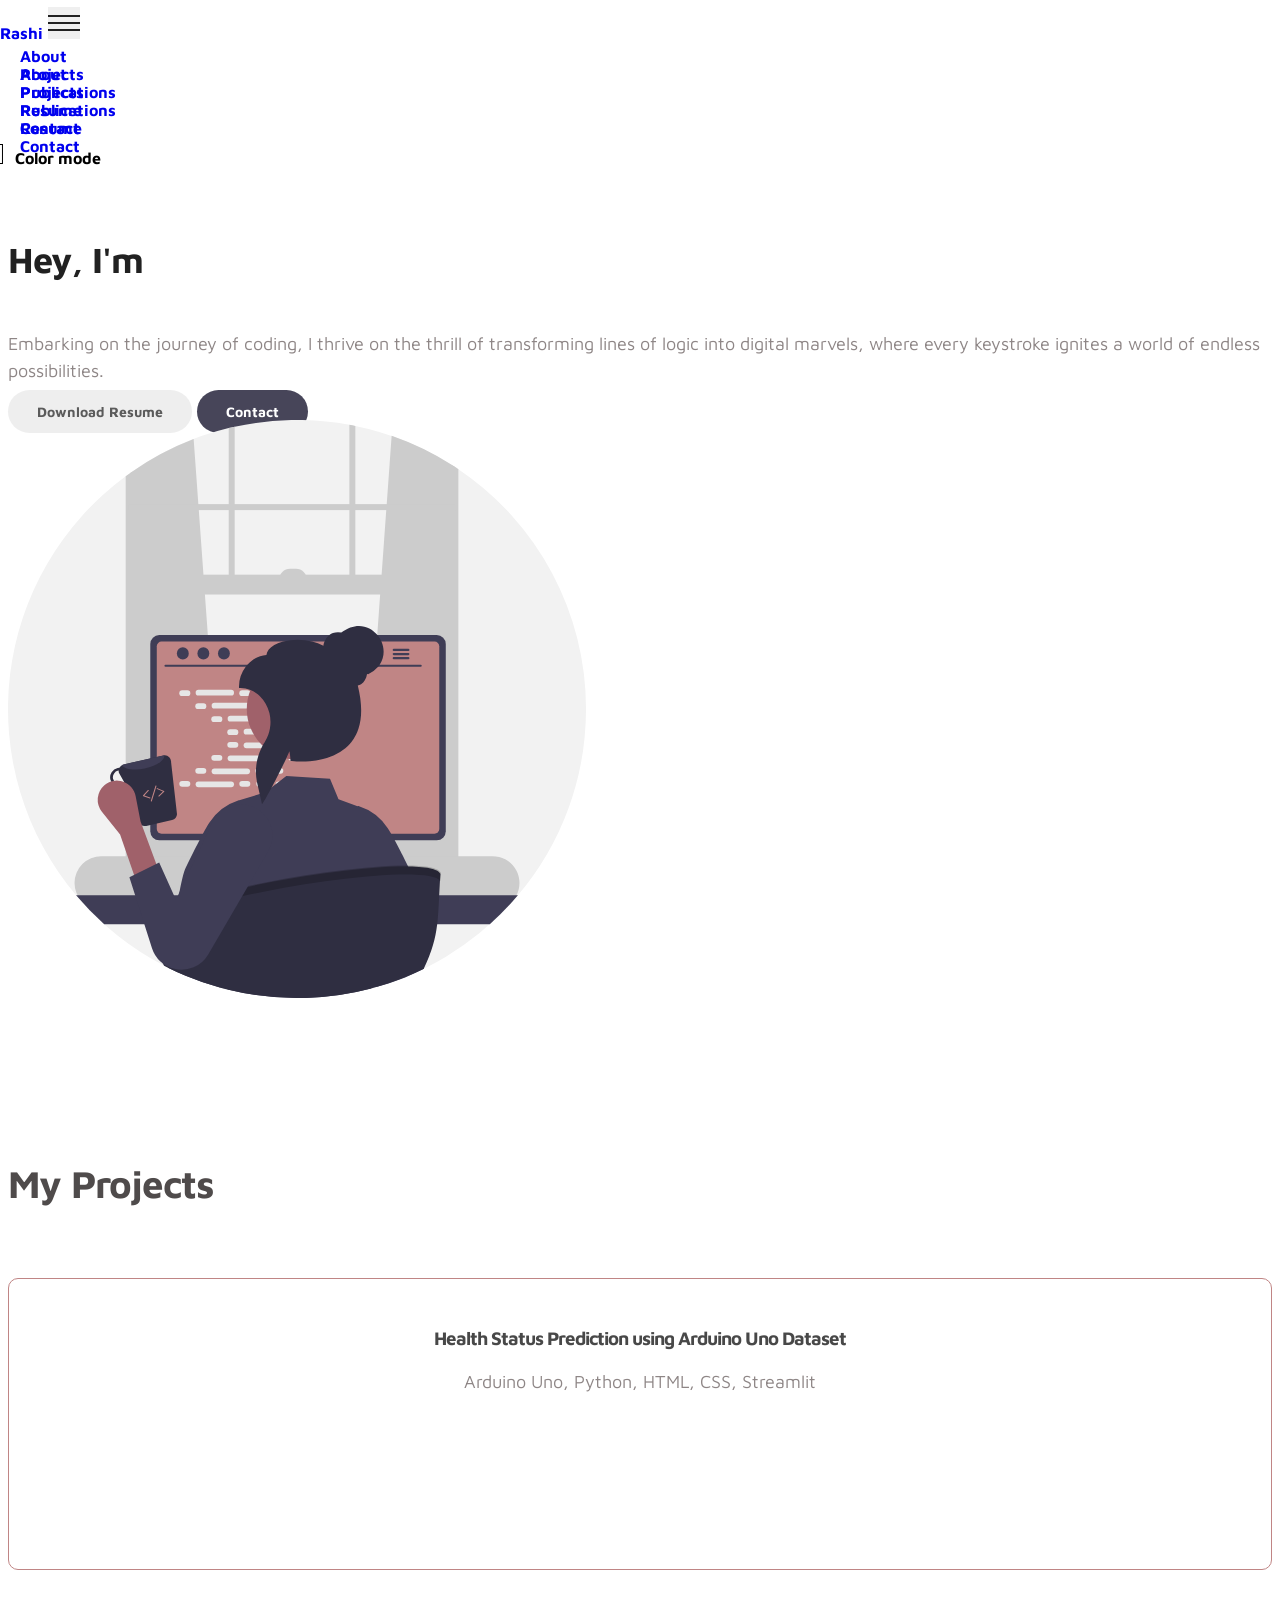
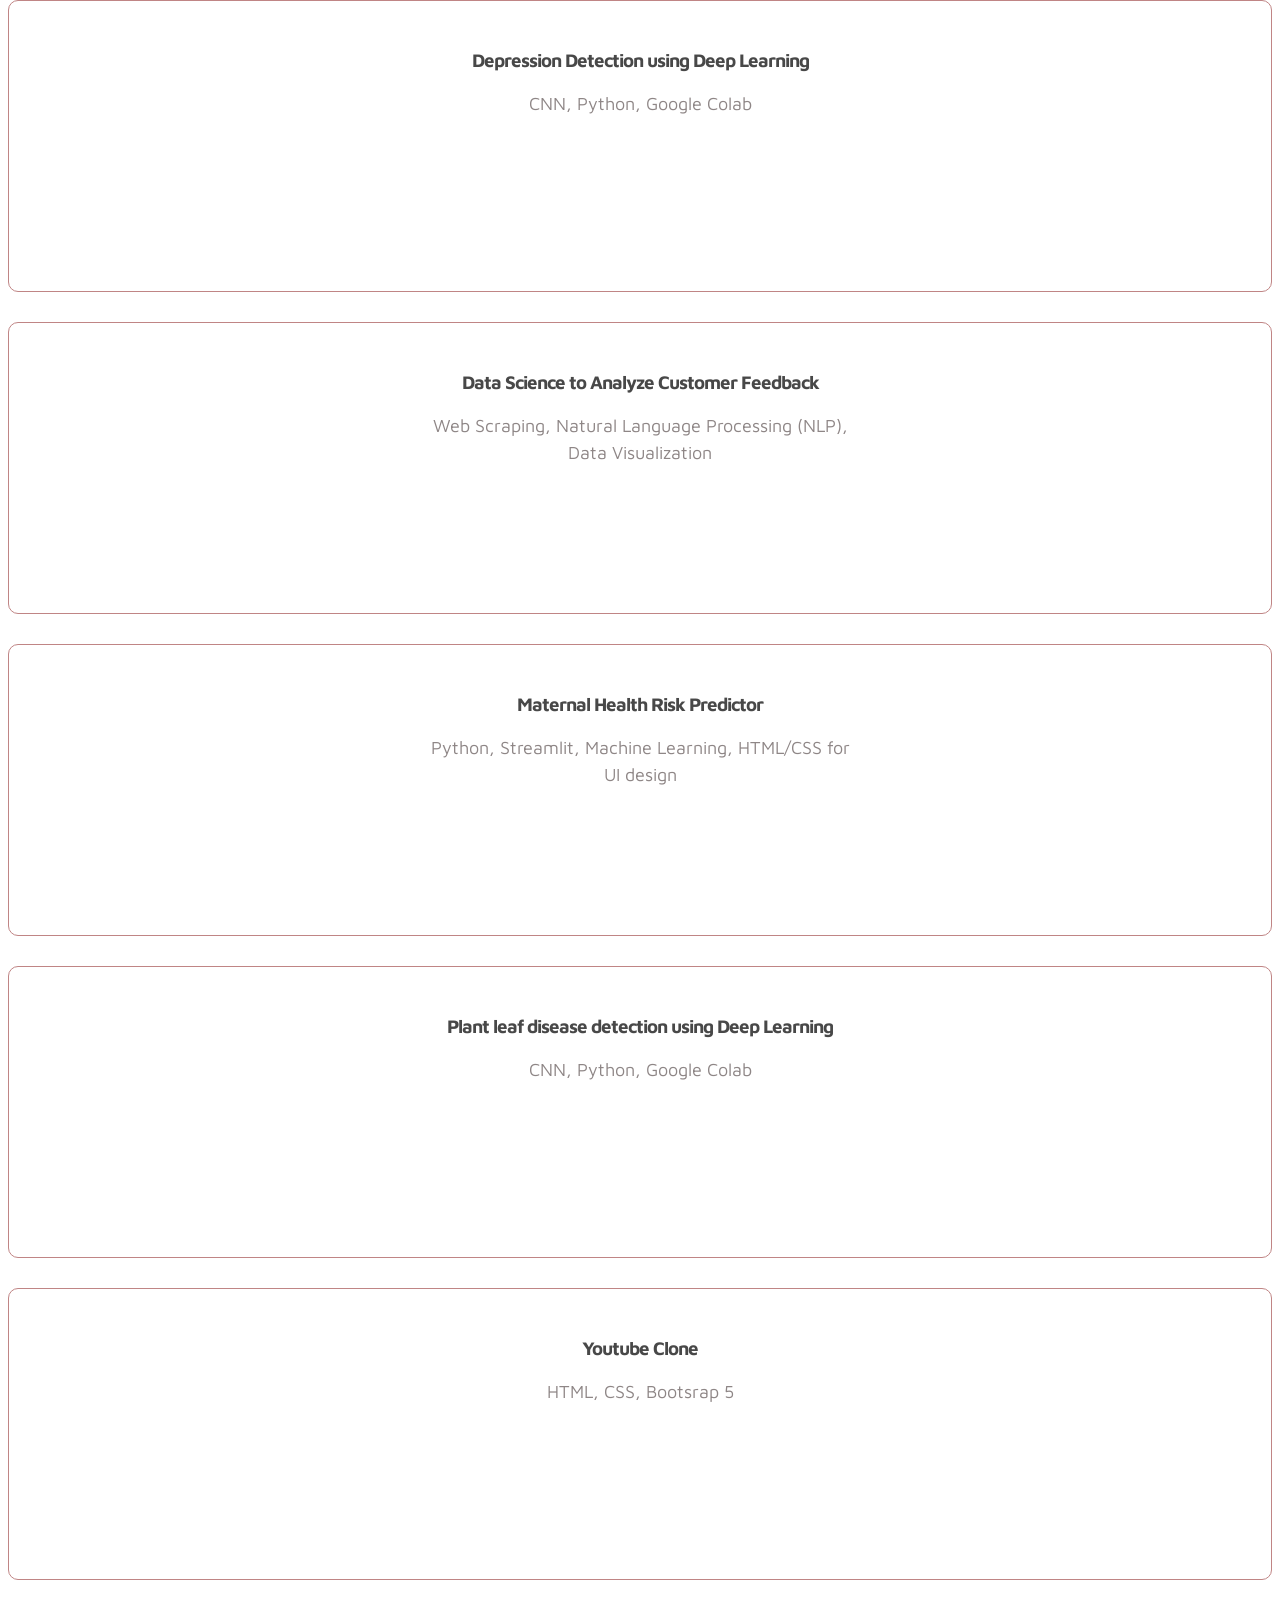
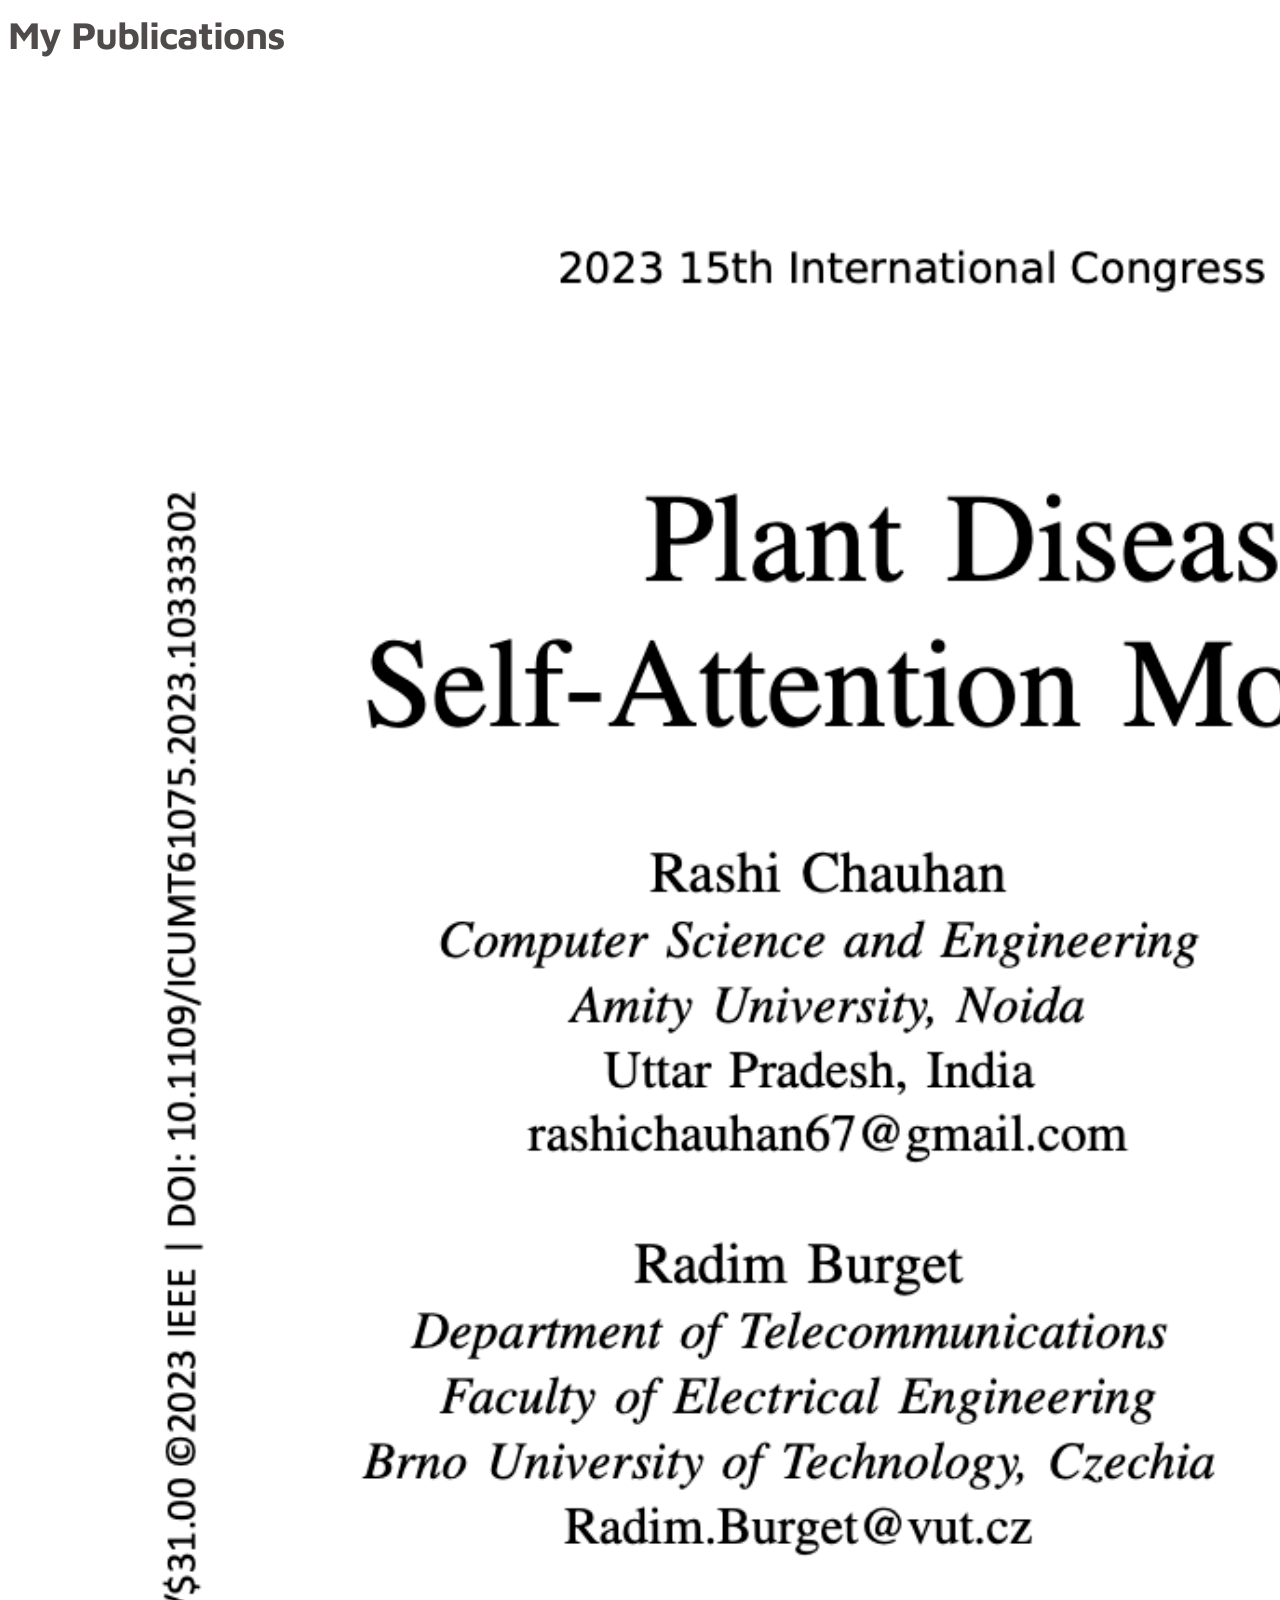
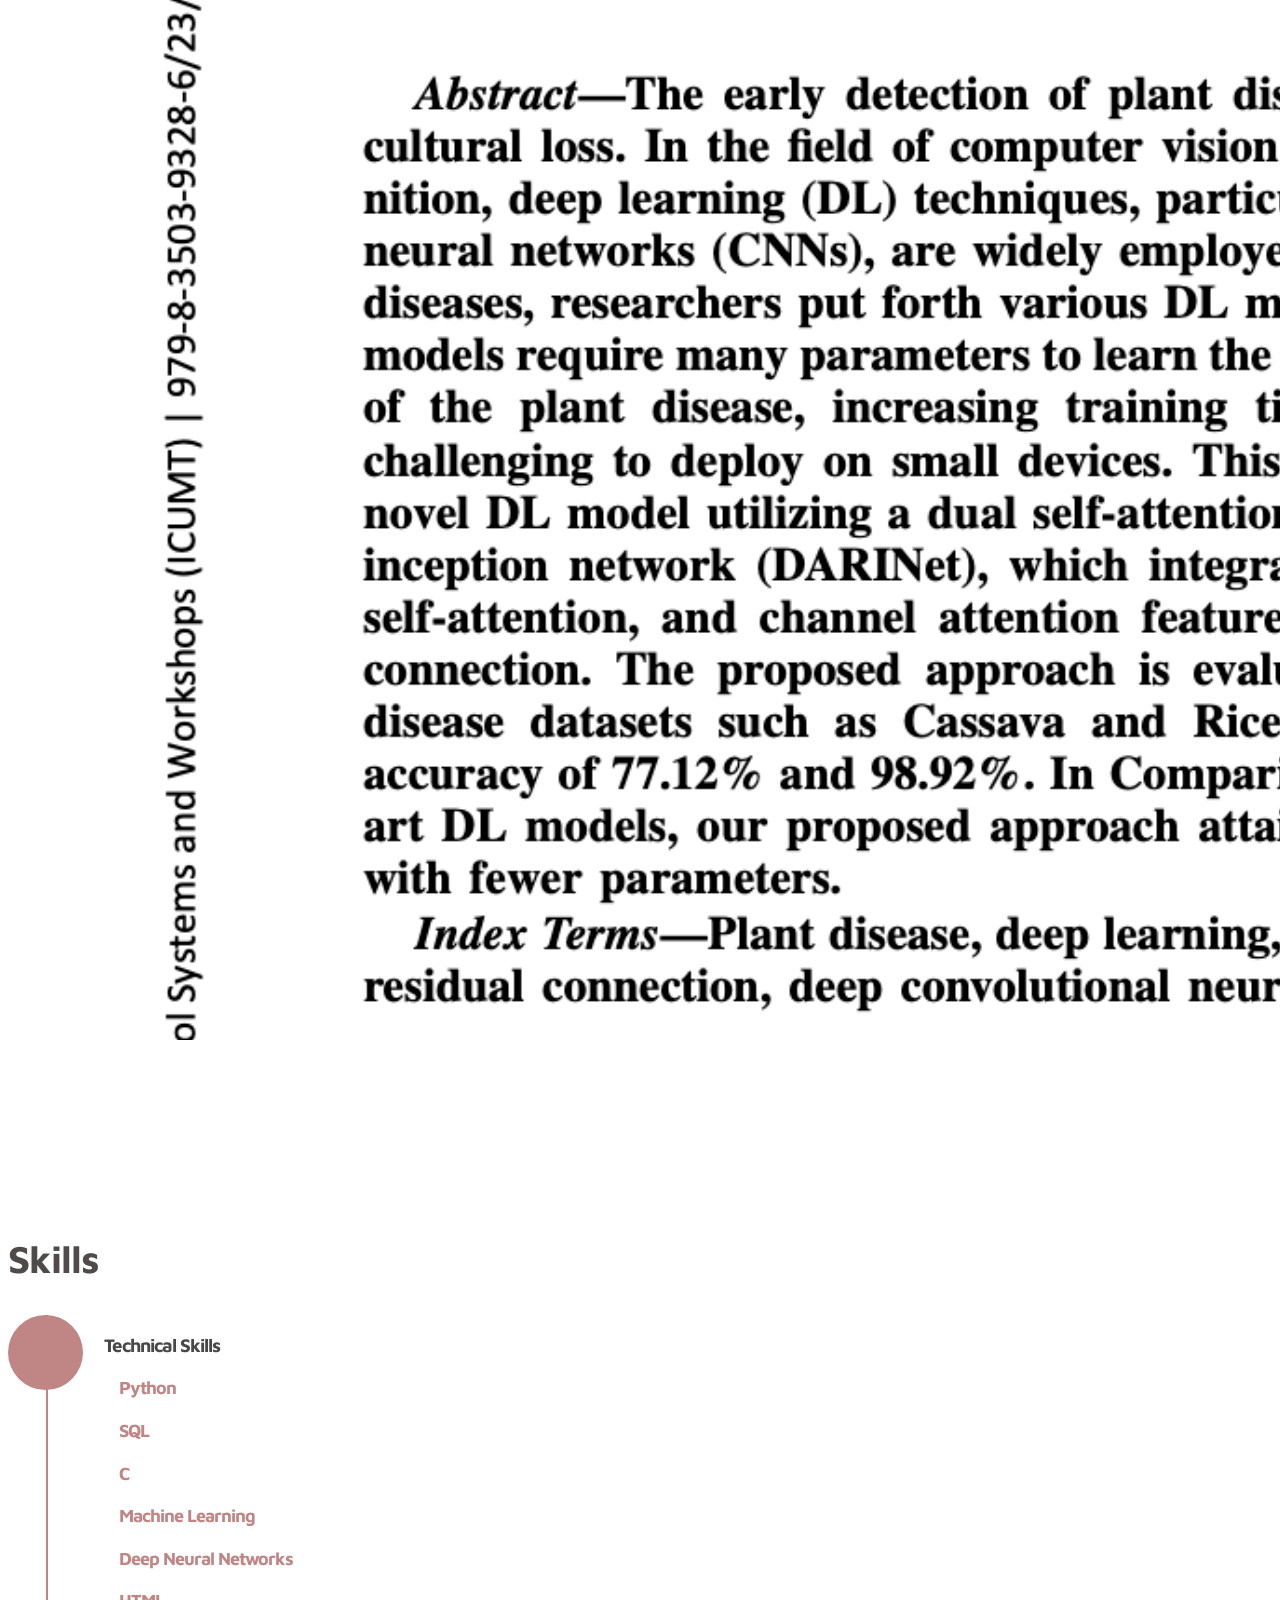
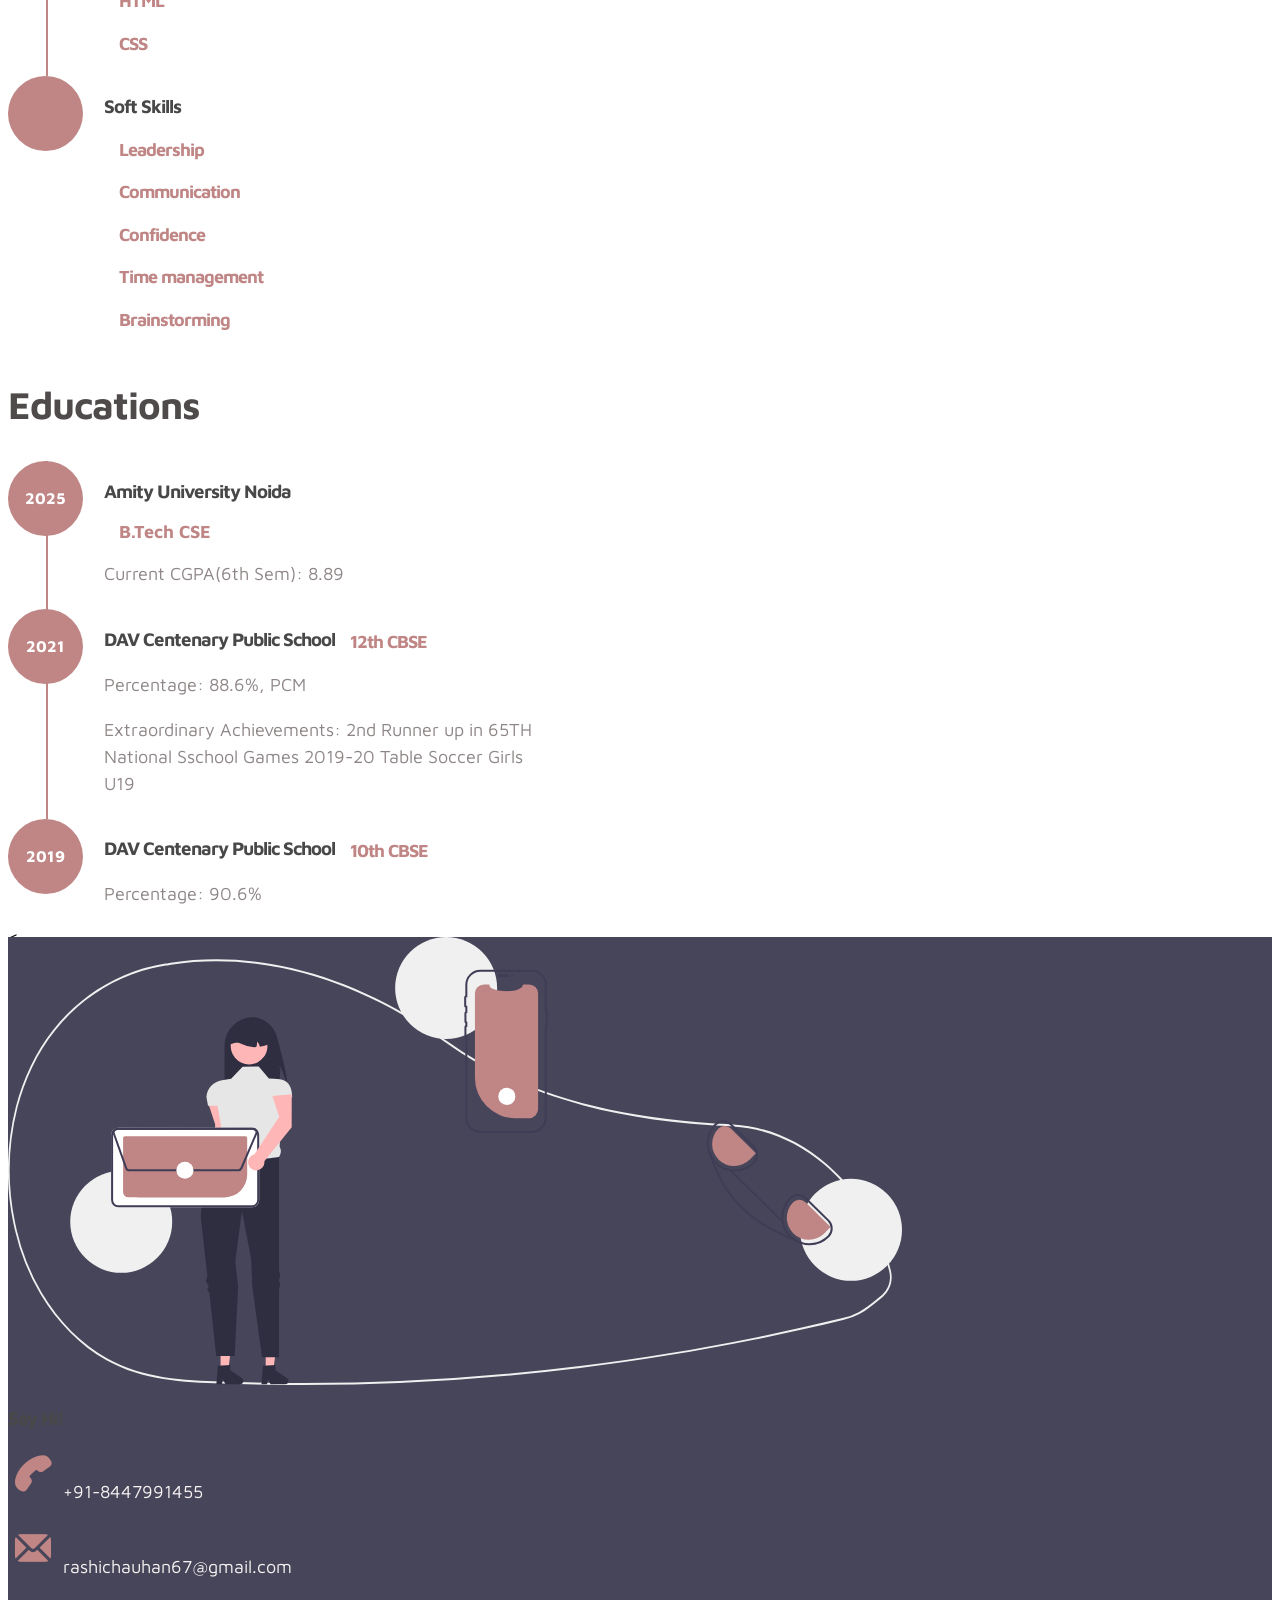
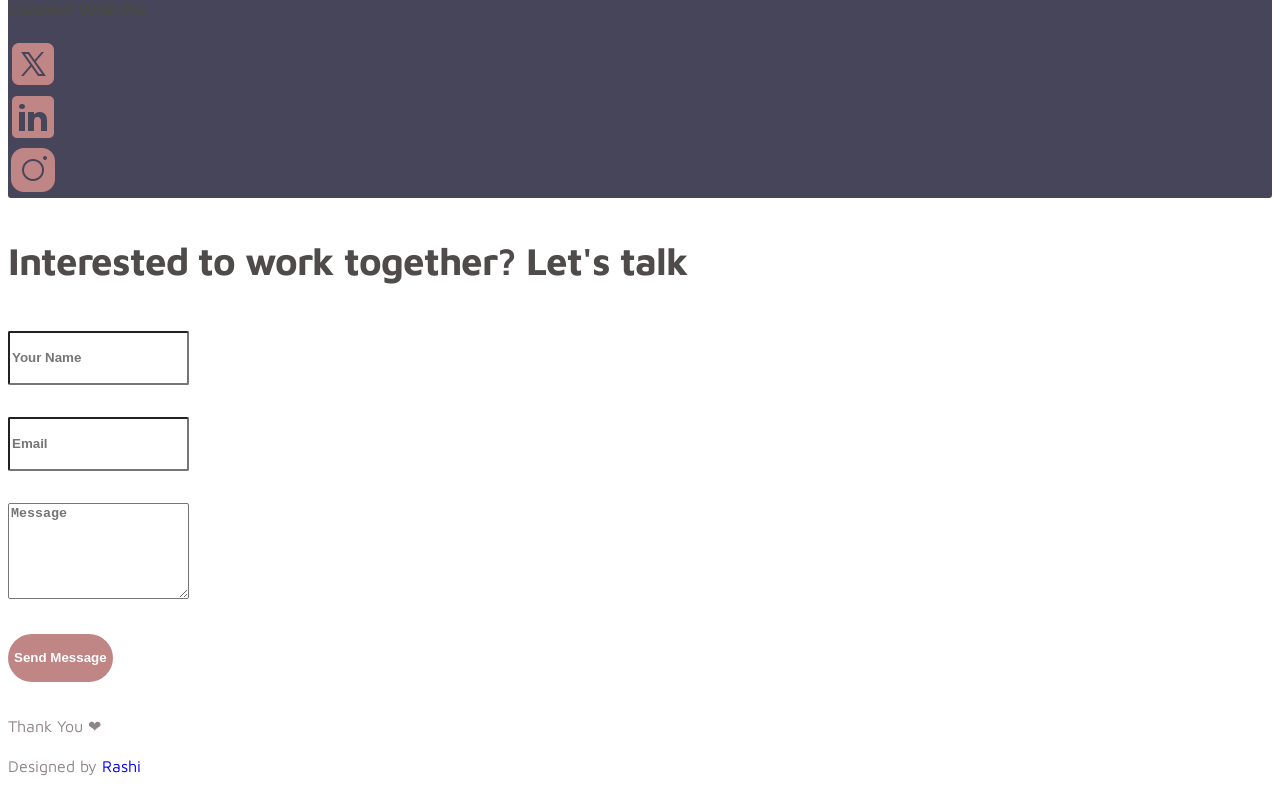
==== index.html @ 7be6fe19 "Website deployed" ====
<!doctype html>
<html lang="en">

<head>
  <meta charset="utf-8">
  <meta name="viewport" content="width=device-width, initial-scale=1, shrink-to-fit=no">
  <meta name="description" content="">
  <meta name="author" content="">

  <title>Rashi Chauhan Portfolio Website</title>

  <link rel="stylesheet" href="css/bootstrap.min.css">
  <link rel="stylesheet" href="css/unicons.css">
  <link rel="stylesheet" href="css/owl.carousel.min.css">
  <link rel="stylesheet" href="css/owl.theme.default.min.css">
</head>

  <!-- MAIN STYLE -->
  <link rel="stylesheet" href="css/tooplate-style.css">


</head>

<body>

  <!-- MENU -->
  <nav class="navbar navbar-expand-sm navbar-light">
    <div class="container">
      <a class="navbar-brand" href="index.html"><i class='uil uil-user'></i> Rashi</a>

      <button class="navbar-toggler" type="button" data-toggle="collapse" data-target="#navbarNav"
        aria-controls="navbarNav" aria-expanded="false" aria-label="Toggle navigation">
        <span class="navbar-toggler-icon"></span>
        <span class="navbar-toggler-icon"></span>
        <span class="navbar-toggler-icon"></span>
      </button>

      <div class="collapse navbar-collapse" id="navbarNav">
        <ul class="navbar-nav mx-auto">
          <li class="nav-item">
            <a href="#about" class="nav-link"><span data-hover="About">About</span></a>
          </li>
          <li class="nav-item">
            <a href="#project" class="nav-link"><span data-hover="Projects">Projects</span></a>
          </li>
          <li class="nav-item">
            <a href="#publication" class="nav-link"><span data-hover="Publications">Publications</span></a>
          </li>
          <li class="nav-item">
            <a href="#resume" class="nav-link"><span data-hover="Resume">Resume</span></a>
          </li>
          <li class="nav-item">
            <a href="#contact" class="nav-link"><span data-hover="Contact">Contact</span></a>
          </li>
        </ul>

        <ul class="navbar-nav ml-lg-auto">
          <div class="ml-lg-4">
            <div class="color-mode d-lg-flex justify-content-center align-items-center">
              <i class="color-mode-icon"></i>
              Color mode
            </div>
          </div>
        </ul>
      </div>
    </div>
  </nav>

  <!-- ABOUT -->
  <section class="about full-screen d-lg-flex justify-content-center align-items-center" id="about">
    <div class="container">
      <div class="row">

        <div class="col-lg-7 col-md-12 col-12 d-flex align-items-center">
          <div class="about-text">
            <!-- <small class="small-text">Welcome to <span class="mobile-block">my portfolio website!</span></small> -->
            <h1 class="animated animated-text">
              <span class="mr-2" style="font-size: 36px;">Hey, I'm</span>
              <div class="animated-info">
                <span class="animated-item">Rashi Chauhan</span>
                <span class="animated-item">3rd Year Student</span>
                <span class="animated-item">A Machine Learning Enthusiast</span>
              </div>

            </h1>

            <p style="padding-top: 24px;">Embarking on the journey of coding, I thrive on the thrill of transforming lines of logic into digital marvels, 
              where every keystroke ignites a world of endless possibilities.</p>

            <div class="custom-btn-group mt-4">
              <a href="#" class="btn mr-lg-2 custom-btn"><i class='uil uil-file-alt'></i> Download Resume</a>
              <a href="#contact" class="btn custom-btn custom-btn-bg custom-btn-link">Contact</a>
            </div>
          </div>
        </div>

        <div class="col-lg-5 col-md-6 col-6">
          <div class="about-image svg">
            <img src="images/undraw/undraw_programmer_re_owql.svg" class="img-fluid" alt="svg image">
          </div>
        </div>

      </div>
    </div>
  </section>

  <!-- PROJECTS -->
  <section class="project py-5" id="project">
    <div class="container">
      <div class="row">
        <div class="col-lg-12 mx-auto">
          <h2 class="text-center" style="padding-bottom: 40px;">My Projects</h2>
        </div>
      </div>
      <div class="row">
        <div class="col-lg-4 col-md-6 col-sm-12">
          <div class="project-box">
            <!-- <div class="project-info">
                          <img src="images/project/P1.PNG" class="img-fluid" alt="project image">
                      </div> -->
            <div class="project-info">
              <h3><span>Health Status Prediction using Arduino Uno Dataset</span></h3>
              <p>Arduino Uno, Python, HTML, CSS, Streamlit</p>
            </div>
          </div>
        </div>
        <div class="col-lg-4 col-md-6 col-sm-12">
          <div class="project-box">
            <div class="project-text">
              <div class="project-info">
                <h3><span>Depression Detection using Deep Learning</span></h3>
                <p>CNN, Python, Google Colab</p>
              </div>
            </div>
          </div>
        </div>

        <div class="col-lg-4 col-md-6 col-sm-12">
          <div class="project-box">
            <div class="project-text">
              <div class="project-info">
                <h3><span>Data Science to Analyze Customer Feedback</span></h3>
                <p>Web Scraping, Natural Language Processing (NLP), Data Visualization</p>
              </div>
            </div>
          </div>
        </div>
        <div class="col-lg-4 col-md-6 col-sm-12">
          <div class="project-box">
            <div class="project-info">
              <h3><span>Maternal Health Risk Predictor</span></h3>
              <p>Python, Streamlit, Machine Learning, HTML/CSS for UI design</p>
            </div>
          </div>
        </div>
        <div class="col-lg-4 col-md-6 col-sm-12">
          <div class="project-box">
            <div class="project-info">
              <h3><span>Plant leaf disease detection using Deep Learning <span></h3>
              <p>CNN, Python, Google Colab</p>
            </div>
          </div>
        </div>
        <div class="col-lg-4 col-md-6 col-sm-12">
          <div class="project-box">
            <div class="project-info">
              <h3><span>Youtube Clone</span></h3>
              <p>HTML, CSS, Bootsrap 5</p>
            </div>
          </div>
        </div>

        <!-- Repeat the above div for each project -->
      </div>
    </div>
  </section>
  <!-- PUBLICATIONS -->
  <section class="project py-5" id="publication">
    <div class="container">

      <div class="col-lg-11 text-center mx-auto col-12">
        <div class="col-lg-12 mx-auto">
          <h2>My Publications</h2>
          <div class="owl-carousel owl-theme">
            <div class="item">
              <div class="project-info">
                <img src="images/publication.PNG" class="img-fluid" alt="project image">
              </div>
            </div>
          </div>
        </div>
      </div>  
    </div>   
  </section>

  <!-- FEATURES -->
  <section class="resume py-5 d-lg-flex justify-content-center align-items-center" id="resume">
    <div class="container">
      <div class="row">

        <div class="col-lg-6 col-12">
          <h2 class="mb-4">Skills</h2>

          <div class="timeline">
            <div class="timeline-wrapper">
              <div class="timeline-yr">
                <span></span>
              </div>
              <div class="timeline-info">
                <h3><span>Technical Skills</span></h3>
                <h3><small>Python</small></h3>
                <h3><small>SQL</small></h3>
                <h3><small>C</small></h3>
                <h3><small>Machine Learning</small></h3>
                <h3><small>Deep Neural Networks</small></h3>
                <h3><small>HTML</small></h3>
                <h3><small>CSS</small></h3>
              </div>
            </div>
            <div class="timeline-wrapper">
              <div class="timeline-yr">
                <span></span>
              </div>
              <div class="timeline-info">
                <h3><span>Soft Skills</span></h3>
                <h3><small>Leadership</small></h3>
                <h3><small>Communication</small></h3>
                <h3><small>Confidence</small></h3>
                <h3><small>Time management</small></h3>
                <h3><small>Brainstorming</small></h3>
              </div>
            </div>
          </div>
        </div>

        <div class="col-lg-6 col-12">
          <h2 class="mb-4 mobile-mt-2">Educations</h2>

          <div class="timeline">
            <div class="timeline-wrapper">
              <div class="timeline-yr">
                <span>2025</span>
              </div>
              <div class="timeline-info">
                <h3><span>Amity University Noida</span></h3>
                <small>B.Tech CSE</small>
                <p>Current CGPA(6th Sem): 8.89
                </p>
              </div>
            </div>

            <div class="timeline-wrapper">
              <div class="timeline-yr">
                <span>2021</span>
              </div>
              <div class="timeline-info">
                <h3><span>DAV Centenary Public School</span><small>12th CBSE</small></h3>
                <p>Percentage: 88.6%, PCM</p>
                <p>Extraordinary Achievements:
                  2nd Runner up in 65TH National Sschool Games 2019-20 Table Soccer Girls U19</p>
              </div>
            </div>

            <div class="timeline-wrapper">
              <div class="timeline-yr">
                <span>2019</span>
              </div>
              <div class="timeline-info">
                <h3><span>DAV Centenary Public School</span><small>10th CBSE</small></h3>
                <p>Percentage: 90.6%</p>

              </div>
            </div>

          </div>
        </div>

      </div>
    </div>
  </section>

  <!-- CONTACT -->
  <<section class="contact py-5" id="contact">
    <div class="container">
      <div class="row">
        <div class="col-lg-5 mr-lg-5 col-12">
          <div class="contact-info d-flex flex-column py-4 px-lg-5">
            <img src="images/undraw/undraw_contact_us_re_4qqt.svg" alt="Contact Us Illustration">
            <div class="contact-info-item mb-4">
              <h3 class="mb-3 text-white">Say Hi!</h3>
              <p class="footer-text mb-2"><a href="tel:+918447991455"><img src="images/icons/icons8-call-50.png" alt="Phone Icon"> +91-8447991455</a></p>
              <p class="mb-0"><img src="images/icons/icons8-email-50.png" alt="Email Icon"> <a href="mailto:rashichauhan67@gmail.com">rashichauhan67@gmail.com</a></p>
            </div>
        
            <div class="social-links">
              <h3 class="mb-3 text-white">Connect With Me</h3>
              <ul class="list-unstyled d-flex">
                <li class="mr-3"><a href="https://twitter.com/Rashichauhan___" data-toggle="tooltip" data-placement="left" title="X"><img src="images/icons/icons8-twitter-50.png" alt="Twitter Icon"></a></li>
                <li class="mr-3"><a href="https://www.linkedin.com/in/rashi-chauhan-67rc/" data-toggle="tooltip" data-placement="left" title="LinkedIn"><img src="images/icons/icons8-linkedin-50.png" alt="LinkedIn Icon"></a></li>
                <li class="mr-3"><a href="https://www.instagram.com/rashichauhan___/" data-toggle="tooltip" data-placement="left" title="Instagram"><img src="images/icons/icons8-instagram-50-2.png" alt="Instagram Icon"></a></li>
              </ul>
            </div>            
          </div>
        </div>
        
  
        <div class="col-lg-6 col-12">
          <div class="contact-form">
            <h2 class="mb-4">Interested to work together? Let's talk</h2>
            <form action="" method="get">
              <div class="row">
                <div class="col-lg-6 col-12 mb-3">
                  <input type="text" class="form-control" name="name" placeholder="Your Name" id="name">
                </div>
  
                <div class="col-lg-6 col-12 mb-3">
                  <input type="email" class="form-control" name="email" placeholder="Email" id="email">
                </div>
  
                <div class="col-12 mb-3">
                  <textarea name="message" rows="6" class="form-control" id="message" placeholder="Message"></textarea>
                </div>
  
                <div class="col-lg-5 col-12">
                  <input type="submit" class="form-control submit-btn" value="Send Message">
                </div>
              </div>
            </form>
          </div>
        </div>
      </div>
    </div>
  </section>
  

  <!-- FOOTER -->
  <footer class="footer py-5">
    <div class="container">
      <div class="row">

        <div class="col-lg-12 col-12">
          <p class="copyright-text text-center">Thank You ❤</p>
          <p class="copyright-text text-center">Designed by <a rel="nofollow"
              href="https://www.linkedin.com/in/rashi-chauhan-67rc/">Rashi</a></p>
        </div>

      </div>
    </div>
  </footer>

  <script src="js/jquery-3.3.1.min.js"></script>
  <script src="js/popper.min.js"></script>
  <script src="js/bootstrap.min.js"></script>
  <script src="js/Headroom.js"></script>
  <script src="js/jQuery.headroom.js"></script>
  <script src="js/owl.carousel.min.js"></script>
  <script src="js/smoothscroll.js"></script>
  <script src="js/custom.js"></script>

</body>

</html>
---- css/tooplate-style.css ----
@import url("https://fonts.googleapis.com/css?family=Maven+Pro:400,700");
body {
  font-family: "Maven Pro", sans-serif;
  padding-top: 70px;
}

.full-screen {
  padding: 8rem 0;
}

.small-text {
  color: #5b5b5b;
  font-size: 14px;
  font-weight: bold;
  padding: 8px 16px;
  border-radius: 50px;
  letter-spacing: 0.2px;
}

ul {
  margin: 0;
  padding: 0;
}
ul li {
  list-style: none;
}

a {
  font-weight: normal;
  text-decoration: none !important;
  transition: all 0.4s ease;
}
a:hover {
  color: #c28383!important;
}

.navbar-brand .uil {
  font-size: 40px;
}

p {
  font-size: 18px;
  font-weight: 300;
  line-height: 1.5;
  color: #8e8686;
}

h1, h2, h3, h4, h5, h6 {
  font-weight: bold;
  letter-spacing: -1px;
}

h1 {
  color: #212121;
  font-size: 2.8em;
  margin: 24px 0;
}

h2 {
  color: rgb(79, 75, 75);
  font-size: 2.4em;
  font-weight: bold;
}

h3 {
  color: #484848;
}

h3,
b, strong {
  font-weight: bold;
}

.custom-btn {
  background: #eee;
  color: #5b5b5b;
  font-weight: bold;
  border-radius: 50px;
  padding: 13px 29px;
  font-size: 14px;
  line-height: normal;
  overflow: hidden;
  transition: all 0.4s ease;
}
.custom-btn:hover {
  color: #c08585;
}
.custom-btn.custom-btn-bg {
  background: #474559;
  color: #ffffff;
}
.custom-btn.custom-btn-bg:hover {
  background: #c08585;
  color: #ffffff !important;
}

.animated {
  position: relative;
}

.animated-info {
  display: inline-block;
  vertical-align: top;
  margin-top: 5px;
  min-width: 400px;
  position: relative;
}

.animated-item {
  color: #c08585;
}

.animated-item {
  font-size: 40px;
  line-height: inherit;
  display: block;
  opacity: 0;
  overflow: hidden;
  position: absolute;
  top: 0;
  right: 0;
  left: 0;
  animation: BottomTotop 6s linear infinite 0s;
  /* white-space: nowrap;  */
}

.animated-item:nth-child(2n+2) {
  animation-delay: 2s;
}
.animated-item:nth-child(3n+3) {
  animation-delay: 4s;
}

@keyframes BottomTotop {
  0% {
    opacity: 0;
  }
  5% {
    opacity: 0;
    transform: translateY(5px);
  }
  10% {
    opacity: 1;
    transform: translateY(0px);
  }
  25% {
    opacity: 1;
    transform: translateY(0px);
  }
  30% {
    opacity: 0;
    transform: translateY(5px);
  }
  80% {
    opacity: 0;
  }
  100% {
    opacity: 0;
  }
}
.navbar {
  position: fixed;
  top: 0;
  right: 0;
  left: 0;
  z-index: 999999;
  will-change: transform;
  transition: transform 200ms linear;
}
.navbar[class*="-unpinned"] {
  transform: translate(0, -150%);
}
.navbar[class*="-pinned"] {
  transform: translate(0, 0);
}
.navbar[class*="headroom--not-top"] {
  background: #ffffff;
  border-bottom: 1px solid #f0f0f0;
  padding-top: 0;
  padding-bottom: 0;
}

.navbar-brand {
  font-weight: bold;
}

.navbar-expand-sm .navbar-nav .nav-link {
  padding: 0 20px;
}

.nav-link {
  font-weight: bold;
  font-size: 16px;
  overflow: hidden;
}
.nav-link span {
  position: relative;
  display: inline-block;
  transition: transform 0.3s;
}
.nav-link span:before {
  position: absolute;
  top: 100%;
  content: attr(data-hover);
  transform: translate3d(0, 0, 0);
}

.navbar-light .navbar-nav .nav-link:focus,
.navbar-light .navbar-nav .nav-link:hover {
  color: #c08585;
  font-weight: bold;
}
.navbar-light .navbar-nav .nav-link:focus span,
.navbar-light .navbar-nav .nav-link:hover span {
  transform: translateY(-100%);
}

.navbar-light .navbar-toggler-icon {
  background: none;
}

.navbar-toggler {
  border: 0;
  padding: 0;
  width: 32px;
  height: 32px;
  line-height: 32px;
  outline: none;
  cursor: pointer;
  margin-right: 10px;
}
.navbar-toggler:focus {
  outline: none;
}
.navbar-toggler[aria-expanded="true"] .navbar-toggler-icon:first-child {
  transform: rotate(45deg);
  top: 6px;
}
.navbar-toggler[aria-expanded="true"] .navbar-toggler-icon:nth-child(2) {
  display: none;
}
.navbar-toggler[aria-expanded="true"] .navbar-toggler-icon:last-child {
  transform: rotate(-45deg);
  bottom: 1px;
}
.navbar-toggler .navbar-toggler-icon {
  background: #212121;
  display: block;
  width: 100%;
  height: 2px;
  margin: 5px 0;
  transition: all 0.4s ease;
  position: relative;
}

.copyright-text {
  font-size: 16px;
  font-weight: normal;
  display: block;
}

.color-mode {
  font-weight: bold;
  cursor: pointer;
}

.color-mode-icon {
  position: relative;
  right: 6px;
}
.color-mode-icon:after {
  font-family: 'unicons';
  content: '\ea9f';
  font-size: 30px;
  font-weight: 300;
  font-style: normal;
}
.color-mode-icon.active:after {
  font-family: 'unicons';
  content: '\eb65';
  font-size: 30px;
  color: #ffffff;
}

.dark-mode {
  background: #121213;
}
.dark-mode .navbar-light .navbar-nav .nav-link {
  color: rgba(255, 255, 255, 0.8);
}
.dark-mode .navbar-light .navbar-nav .nav-link:hover {
  color: #c08585;
}
.dark-mode .navbar[class*="headroom--not-top"] {
  background: #0c0c0d;
  border-bottom: 1px solid #1f1f1f;
}
.dark-mode .small-text {
  background: #49475d;
  color: #ffffff;
}
.dark-mode .feature-card .uil,
.dark-mode .navbar-light .navbar-brand,
.dark-mode h1, .dark-mode h2, .dark-mode h3, .dark-mode h4, .dark-mode h5, .dark-mode h6,
.dark-mode .color-mode {
  color: #ffffff;
}
.dark-mode .owl-carousel .owl-nav button.owl-next,
.dark-mode .owl-carousel .owl-nav button.owl-prev,
.dark-mode .owl-carousel button.owl-dot {
  color: #ffffff;
}

.timeline-wrapper {
  position: relative;
  padding: 2px 0;
}
.timeline-wrapper:last-child:before {
  height: 0;
}
.timeline-wrapper:before {
  content: "";
  background: #c08585;
  width: 2px;
  height: 100%;
  position: absolute;
  left: 38px;
}

.timeline-yr {
  background: #c08585;
  border-radius: 100%;
  position: absolute;
  width: 75px;
  height: 75px;
  line-height: 75px;
  text-align: center;
}
.timeline-yr span {
  color: #ffffff;
  font-size: 16px;
  font-weight: bold;
  display: block;
  line-height: 75px;
}

.timeline-info {
  display: inline-block;
  vertical-align: top;
  max-width: 432px;
  margin-left: 6em;
}
.timeline-info small {
  color: #c08585;
  font-size: 18px;
  font-weight: bold;
  display: inline-block;
  vertical-align: middle;
  margin-left: 15px;
  margin-top: 0;
}

.owl-carousel .owl-nav span {
  display: none;
}
.owl-carousel .owl-nav .owl-prev:before,
.owl-carousel .owl-nav .owl-next:before {
  background: none;
  padding: 0;
  display: block;
  position: absolute;
  top: 50%;
  transform: translate(0, -50%);
  font-family: 'unicons';
  font-size: 100px;
  line-height: normal;
}
.owl-carousel .owl-nav .owl-prev:before {
  content: '\e833';
  left: -45px;
}
.owl-carousel .owl-nav .owl-next:before {
  content: '\e836';
  right: -45px;
}

.owl-theme .owl-nav [class*=owl-] {
  background: none;
  border-radius: 0;
  margin: 0;
  padding: 0;
  font-size: inherit;
}
.owl-theme .owl-nav [class*=owl-]:hover {
  color: #c08585;
}
.owl-theme .owl-dots .owl-dot {
  outline: none;
}
.owl-theme .owl-dots .owl-dot span {
  width: 8px;
  height: 8px;
}
.owl-theme .owl-dots .owl-dot.active span, .owl-theme .owl-dots .owl-dot:hover span {
  background: #5b5b5b;
}

.google-map iframe {
  width: 100%;
}

.contact-form {
  position: relative;
}
.contact-form .form-control {
  background: transparent;
  border-radius: 2px;
  outline: none;
  box-shadow: none;
  font-weight: bold;
  margin: 16px 0;
}
.contact-form .form-control:not(textarea) {
  height: 48px;
}
.contact-form .form-control:hover, .contact-form .form-control:focus {
  border-color: #c08585;
}
.contact-form .submit-btn {
  background: #c08585;
  border-radius: 50px;
  color: #ffffff;
  font-weight: bold;
  border: 0;
  cursor: pointer;
  transition: all 0.4s ease;
}
.contact-form .submit-btn:hover {
  background: #474559;
}

.contact-info {
  background: #474559;
  border-radius: 0 0 3px 3px;
  position: relative;
  bottom: 8px;
}
.contact-info p, .contact-info a {
  color: #f7f3f3;
}

.social-links .uil {
  color: #f7f3f3;
  font-size: 20px;
  display: block;
  margin: 5px 0;
}
.social-links .uil:hover {
  color: #c08585;
}

@media (min-width: 1270px) {
  .owl-theme .owl-dots {
    position: relative;
    bottom: 50px;
  }
}
@media (max-width: 991px) {
  .full-screen {
    padding-bottom: 4rem;
  }

  .color-mode {
    display: none;
  }

  .about-image {
    margin-top: 4em;
  }

  .mobile-mt-2,
  .contact-form {
    margin-top: 2em;
  }

  .contact-info {
    padding: 0 2rem;
  }
}
@media (max-width: 767px) {
  h1 {
    font-size: 2.4em;
  }

  h2 {
    font-size: 2em;
  }

  .animated-item {
    font-size: 28px;
  }

  .navbar-collapse {
    background: #ffffff;
    text-align: center;
    padding-bottom: 20px;
  }

  .navbar-expand-sm .navbar-nav .nav-link {
    padding: 3px 20px;
  }
}
@media (max-width: 580px) {
	.animated-info {
		min-width: 200px;
	}
  .animated-item {
    font-size: 30px;
  }

  .custom-btn-group {
    text-align: center;
  }

  .custom-btn {
    display: block;
    margin: 10px 0;
  }

  .owl-theme .owl-nav {
    display: none;
  }

  .timeline-info small {
    display: block;
    margin: 10px 0 0 0;
  }
}
@media (max-width: 320px) {
  .animated-text {
    margin-top: 0;
  }

  .about-text {
    text-align: center;
  }

  .full-screen {
    padding: 4rem 0;
  }

  .mobile-block {
    display: block;
  }

  .contact-info {
    flex-direction: column;
  }

  .social-links li {
    display: inline-block;
    vertical-align: top;
  }
}
.project-box {
  border: 1px solid #c08585;
  height: 250px;
  padding: 20px;
  margin-bottom: 30px;
  background-color: transparent;
  border-radius: 10px; 
  text-align: center;
}
.project-info{
  display: inline-block;
  max-width: 432px;
  color: #c08585;
  font-size: 16px;
  padding: 10px;
  font-weight: bold;
  vertical-align: middle;
}
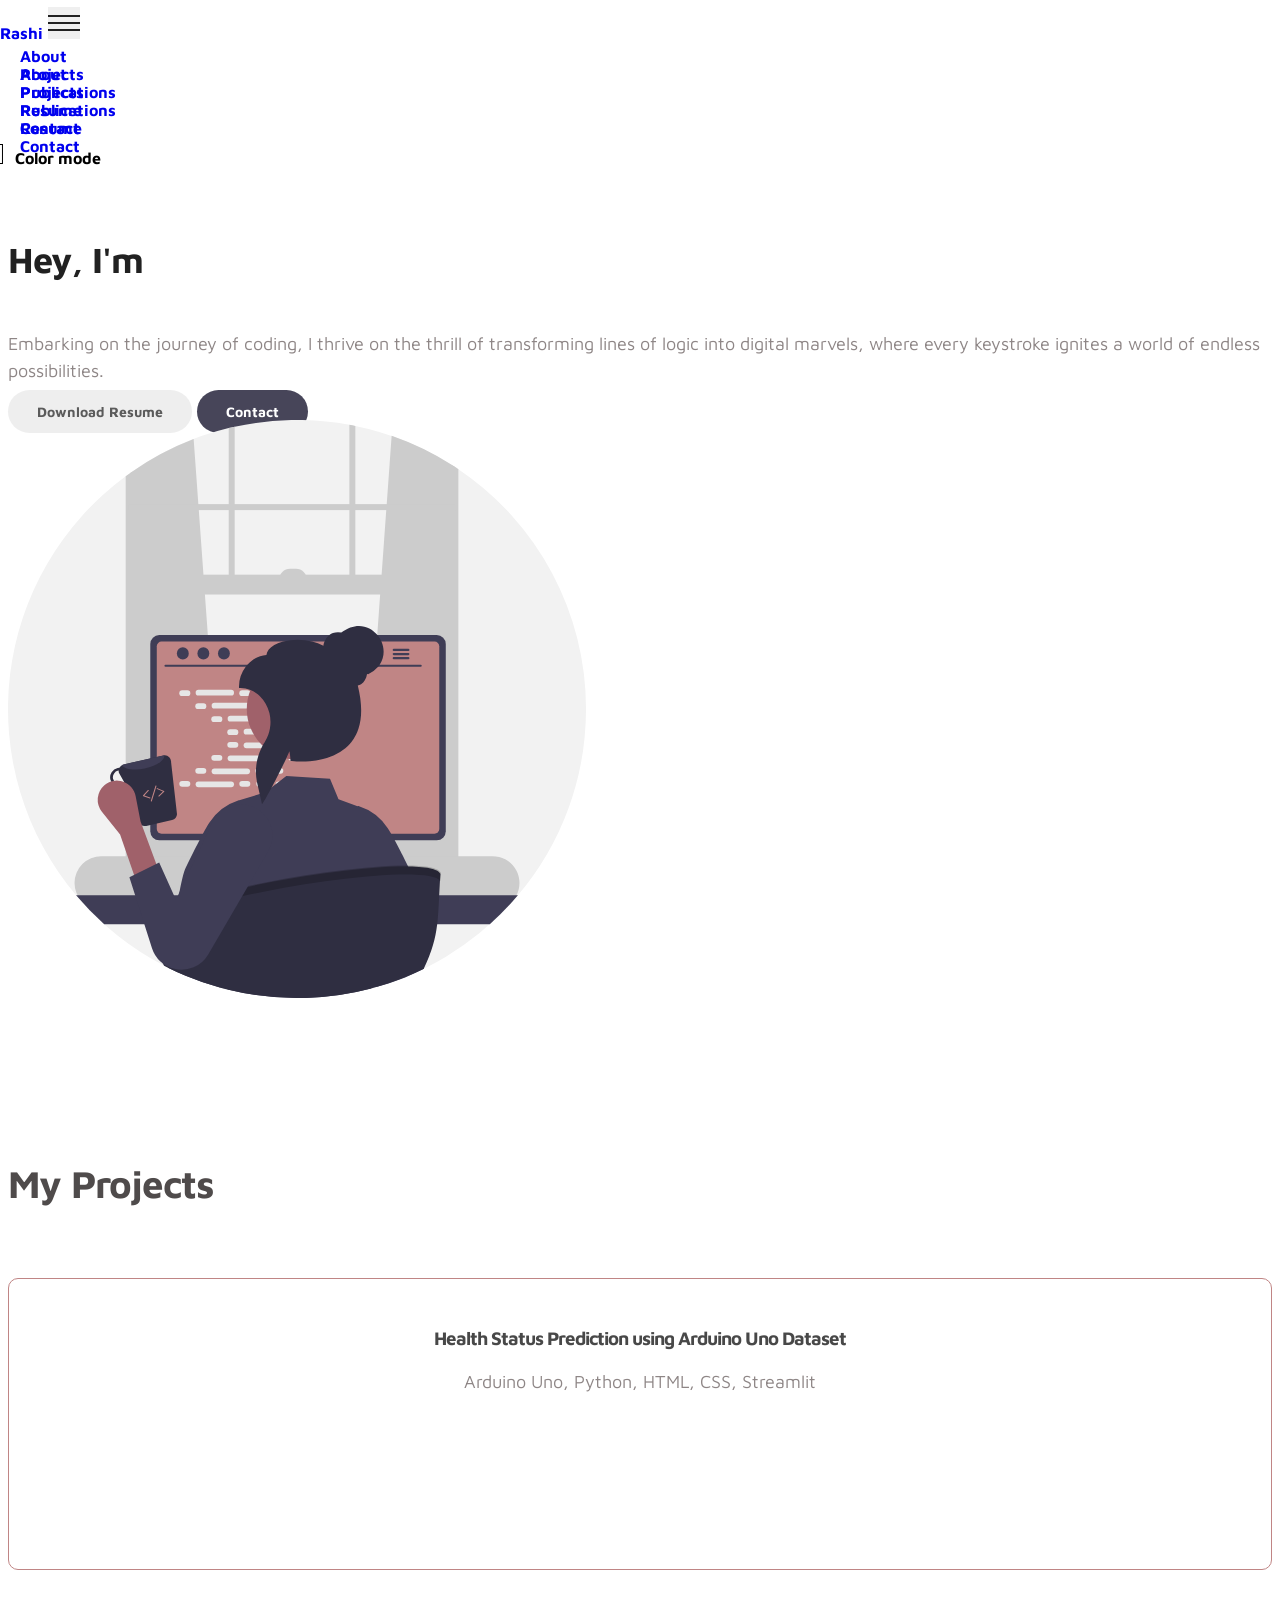
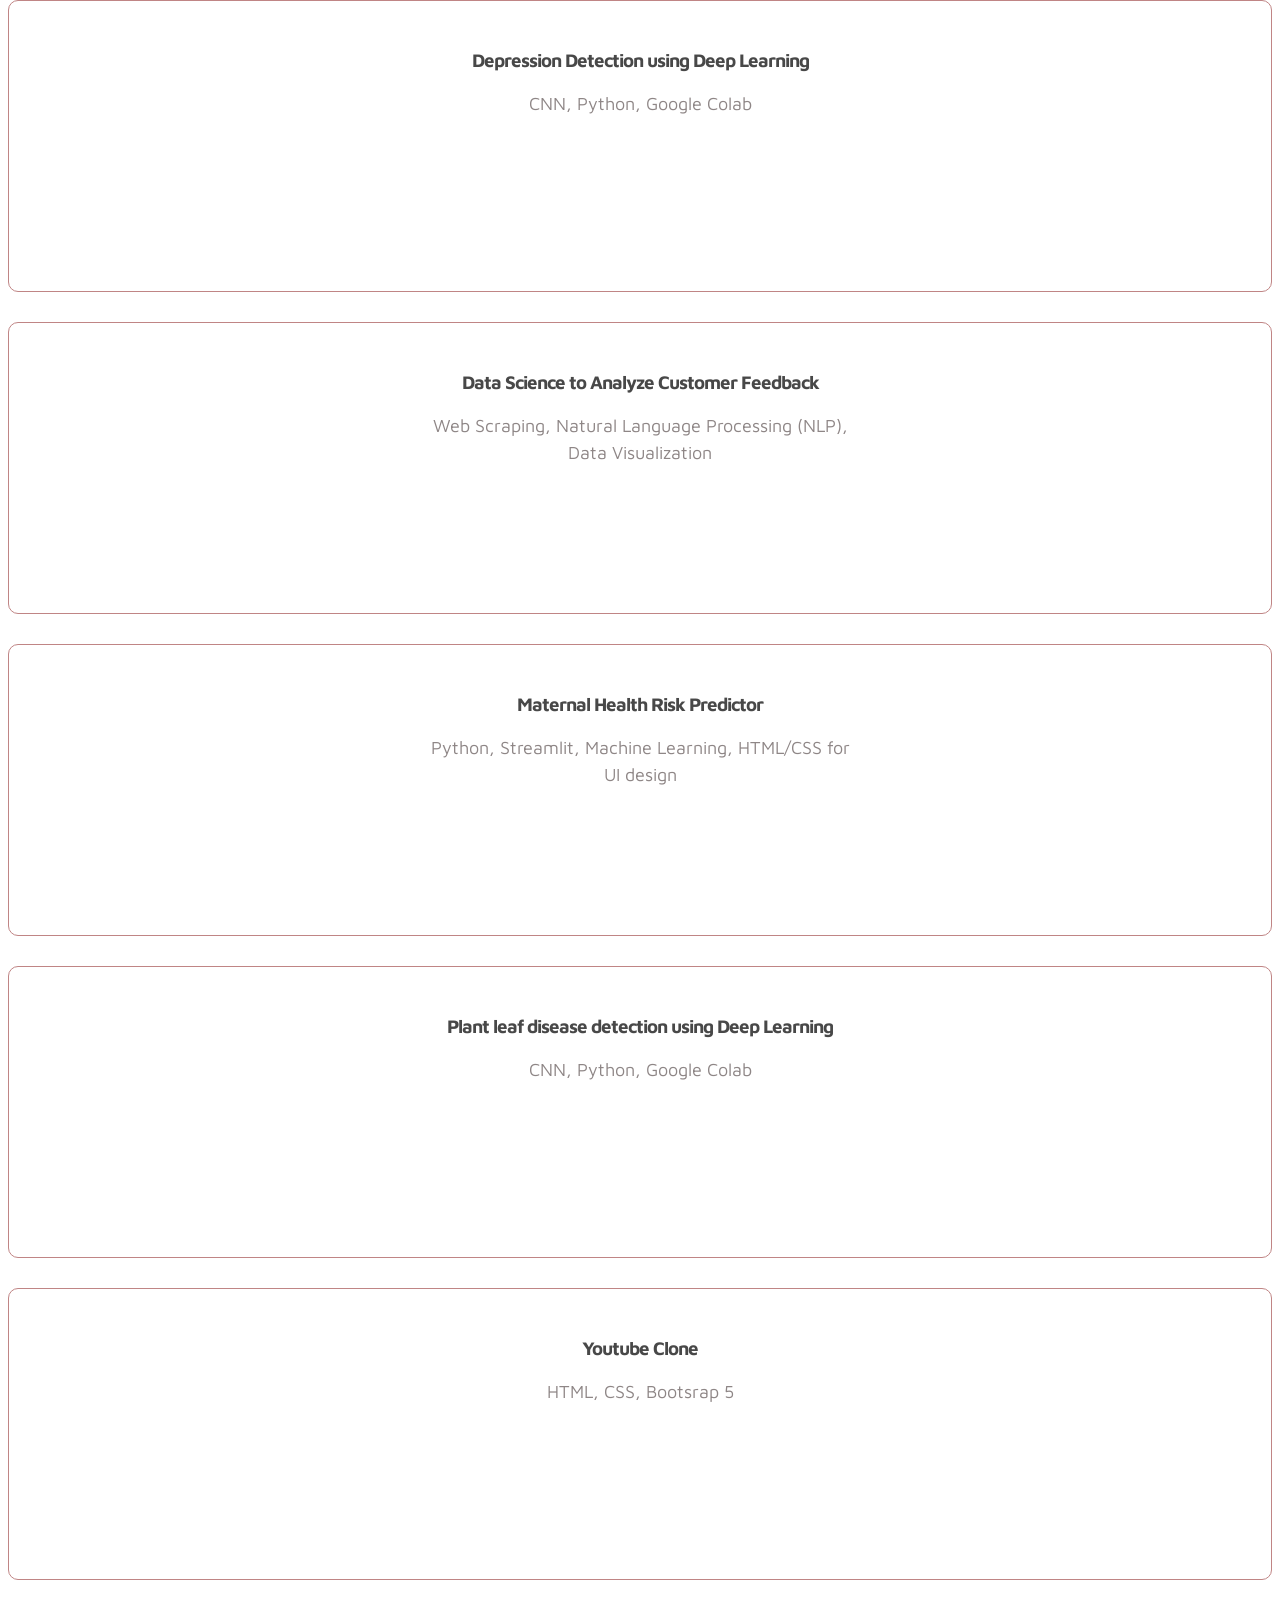
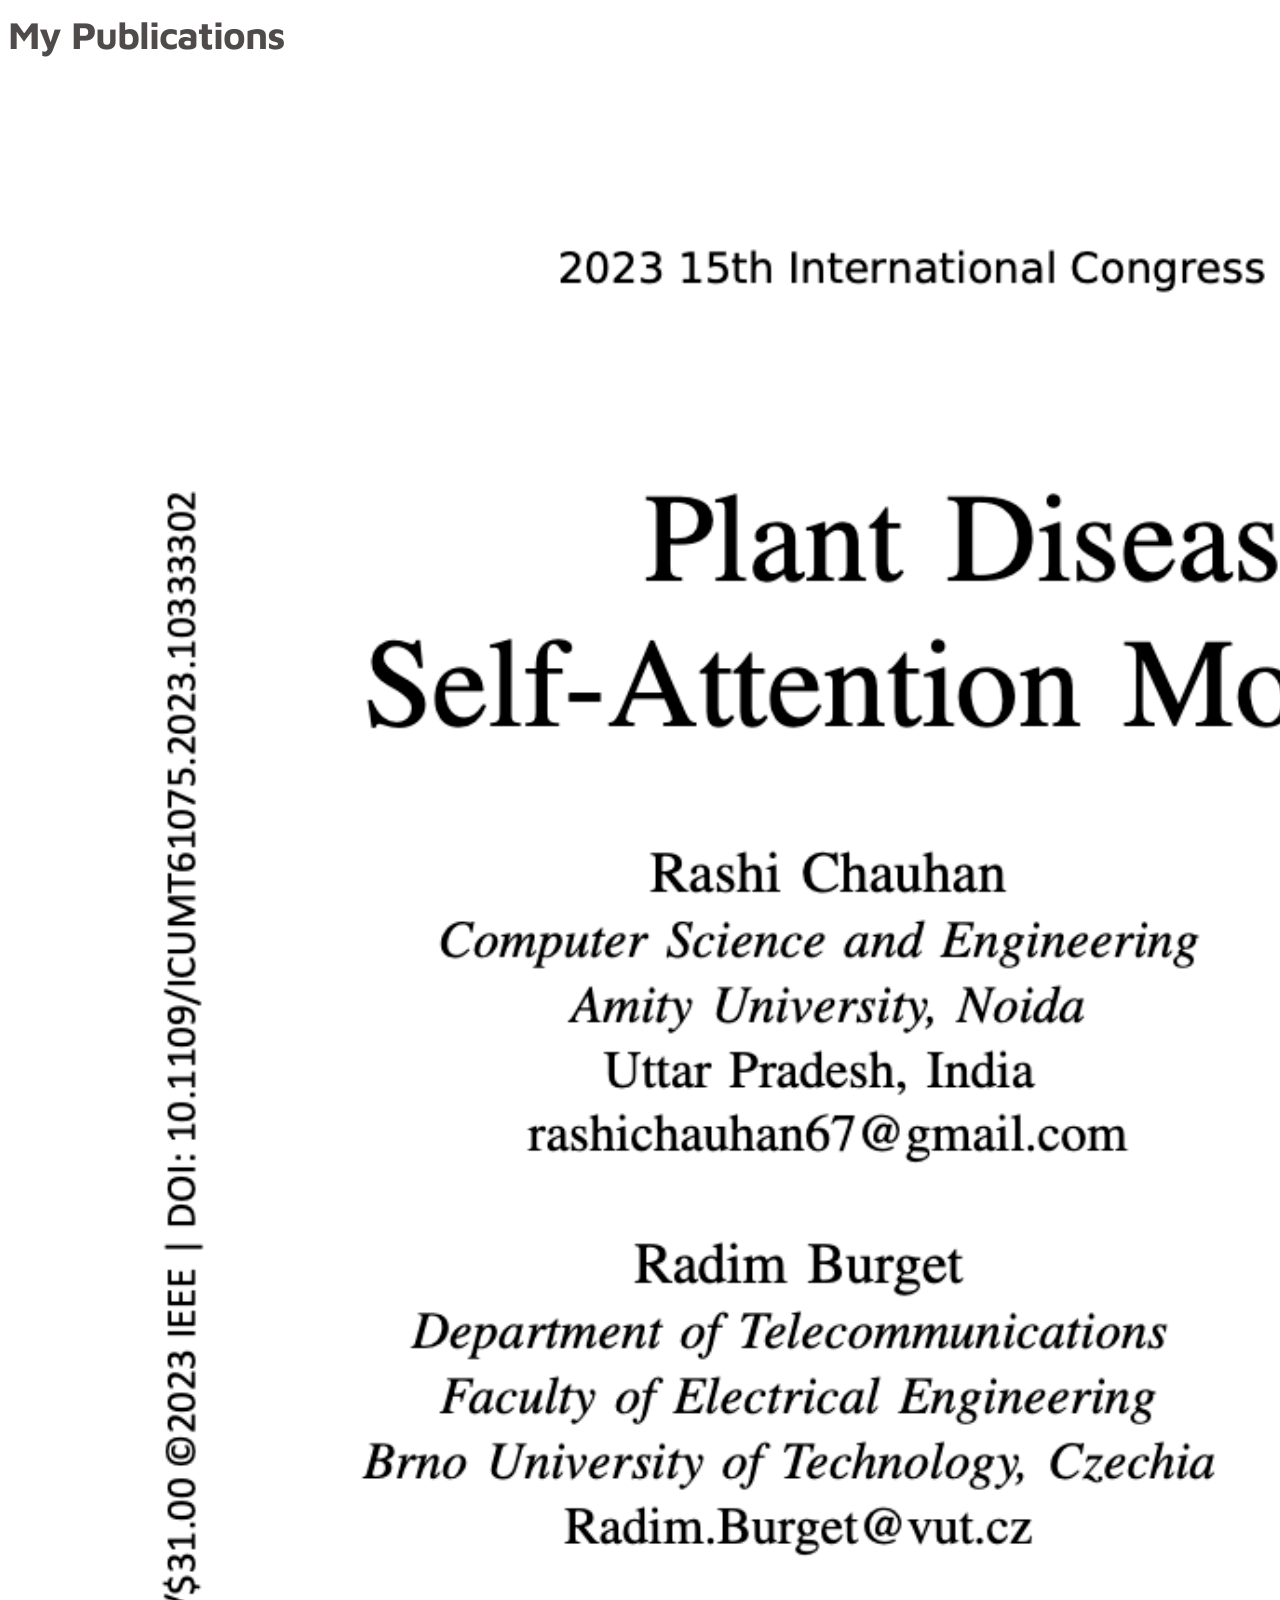
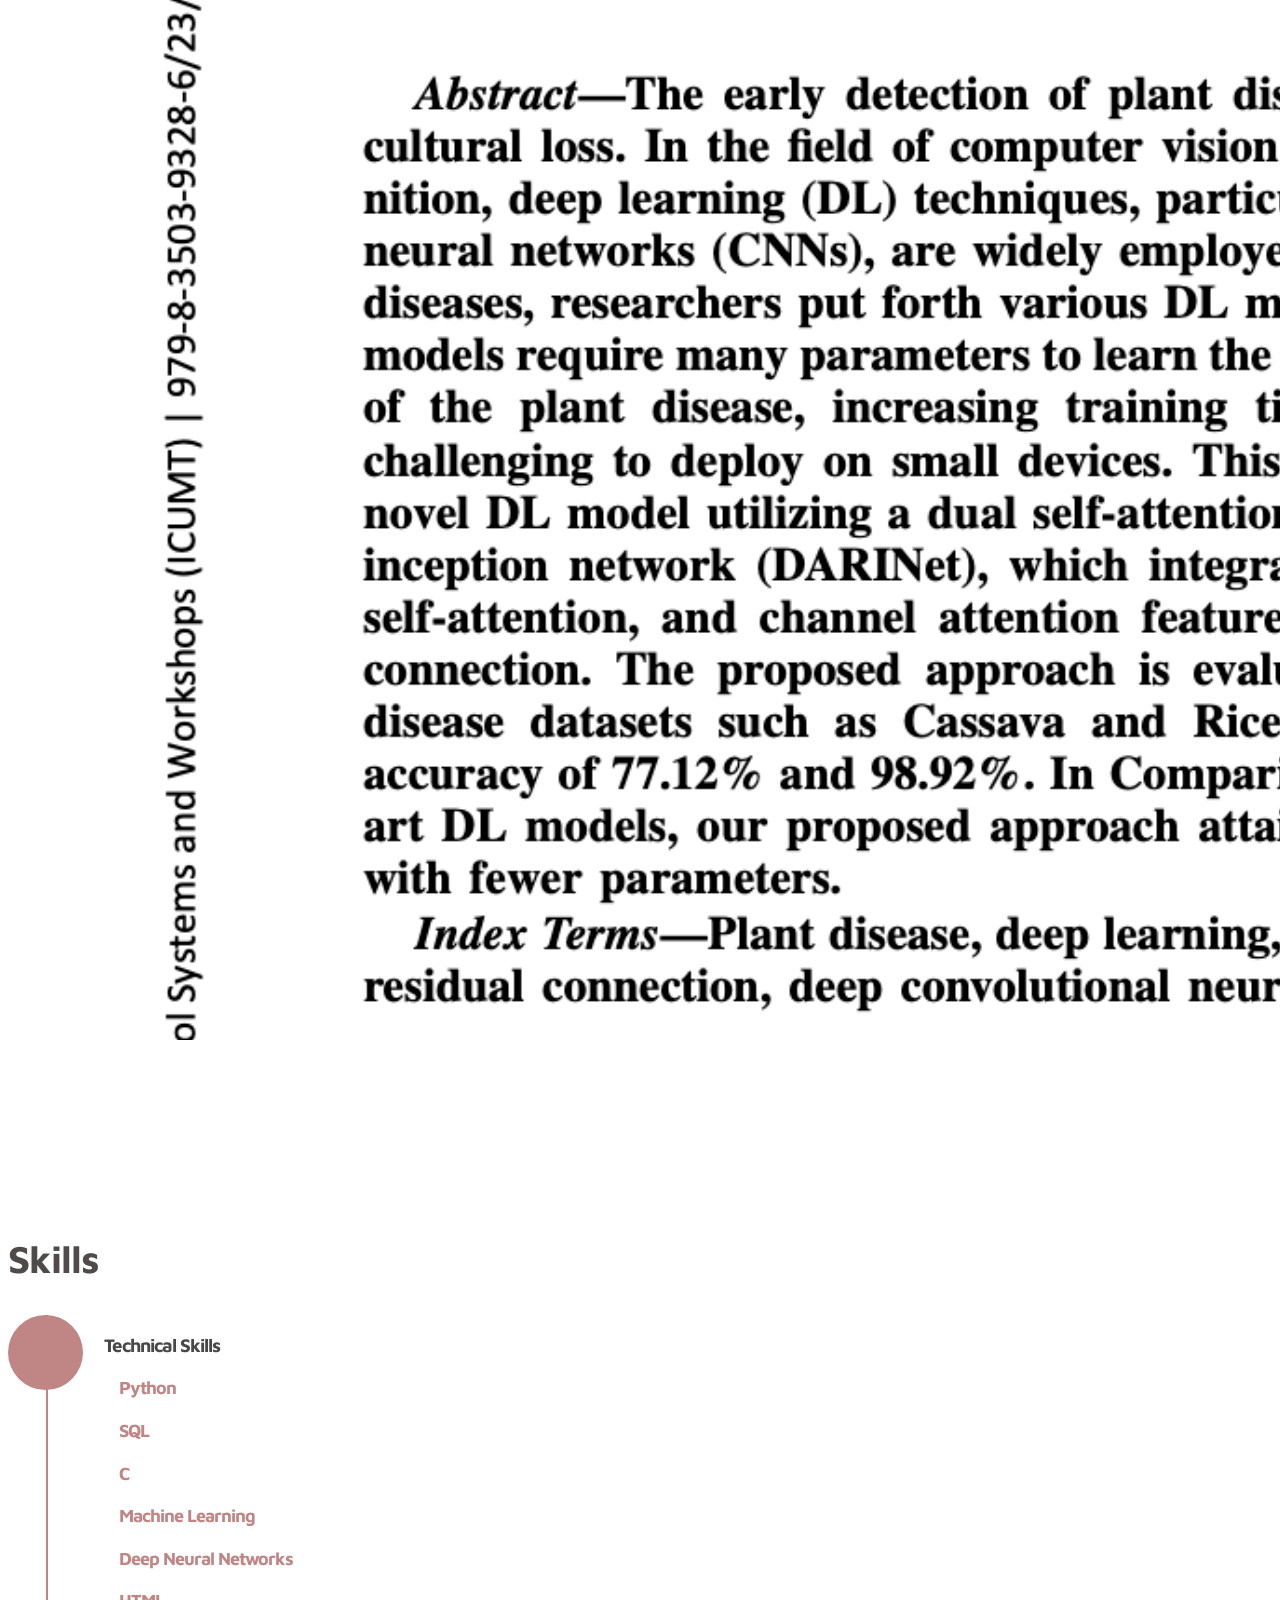
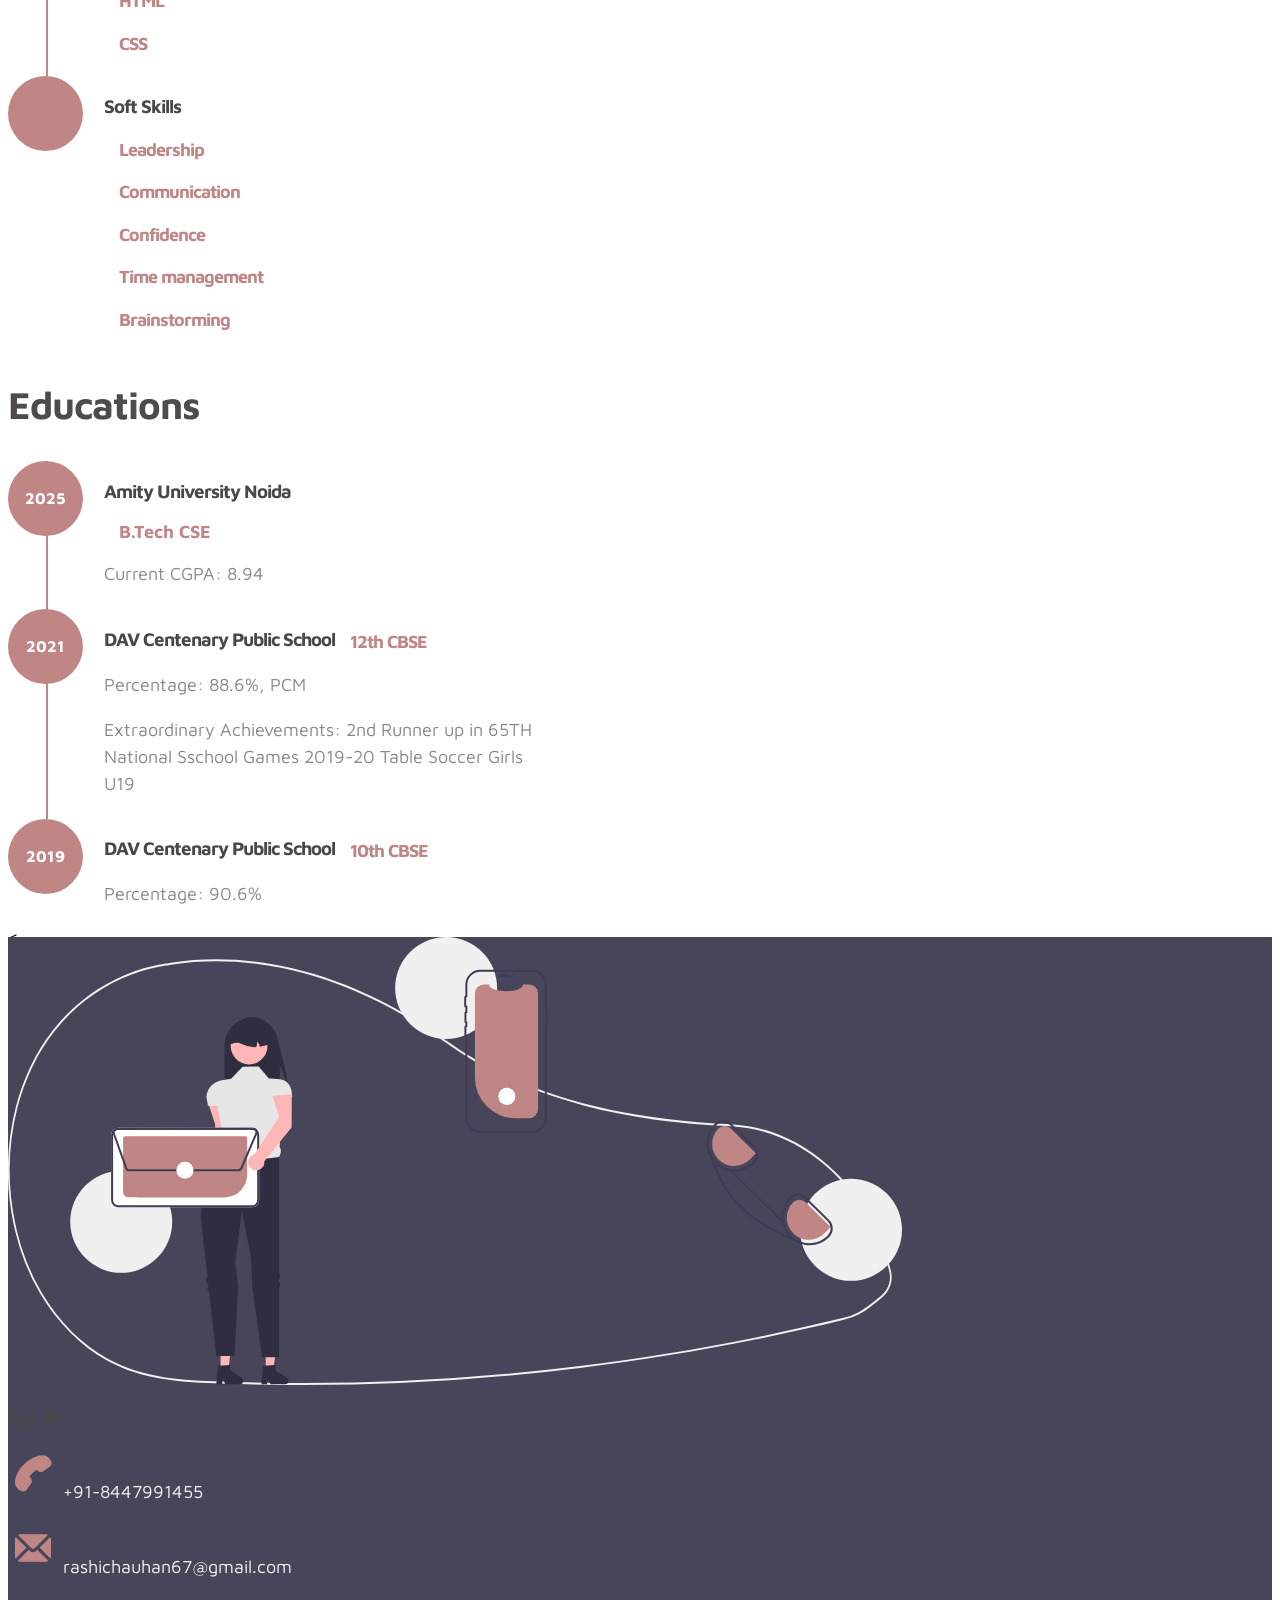
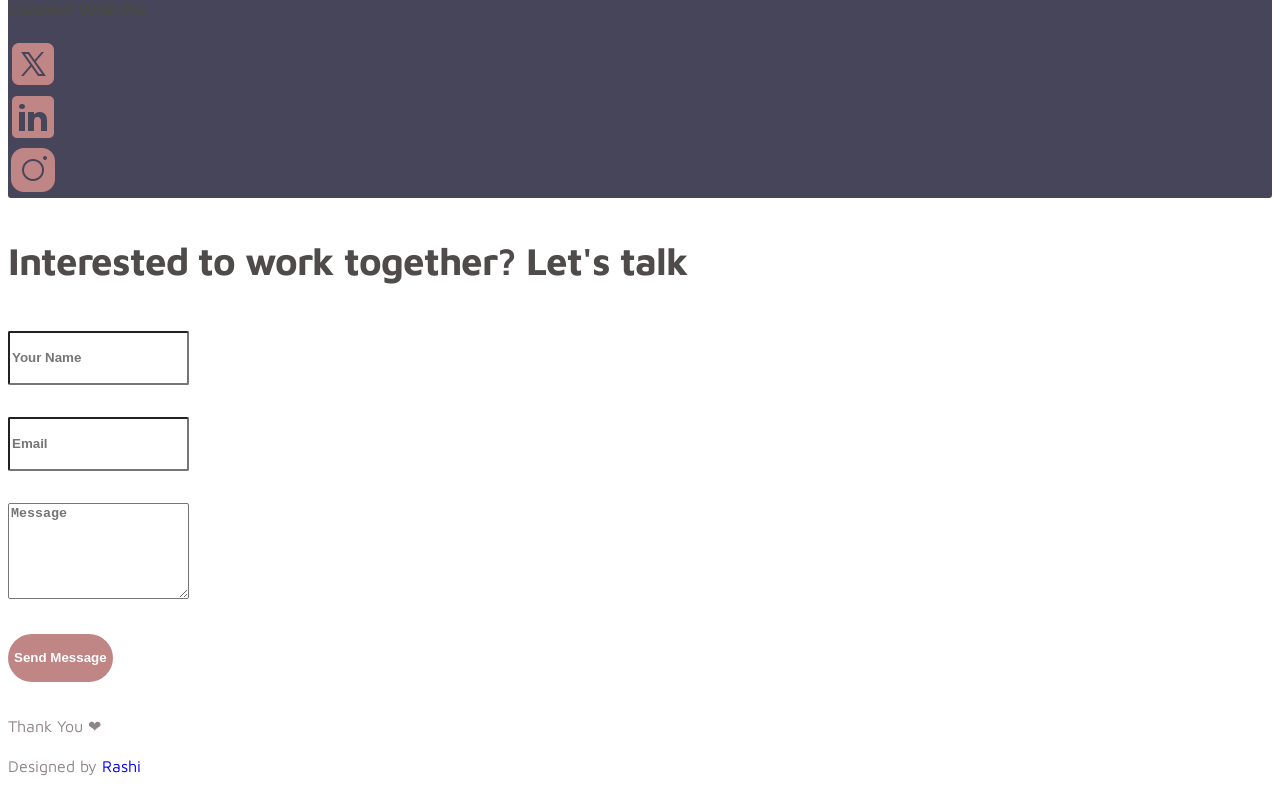
==== commit 74a4108f: "index.html" ====
--- a/index.html
+++ b/index.html
@@ -88,7 +88,7 @@
               where every keystroke ignites a world of endless possibilities.</p>
 
             <div class="custom-btn-group mt-4">
-              <a href="#" class="btn mr-lg-2 custom-btn"><i class='uil uil-file-alt'></i> Download Resume</a>
+              <a href="https://drive.google.com/drive/u/1/my-drive" class="btn mr-lg-2 custom-btn"><i class='uil uil-file-alt'></i> Download Resume</a>
               <a href="#contact" class="btn custom-btn custom-btn-bg custom-btn-link">Contact</a>
             </div>
           </div>
@@ -244,7 +244,7 @@
               <div class="timeline-info">
                 <h3><span>Amity University Noida</span></h3>
                 <small>B.Tech CSE</small>
-                <p>Current CGPA(6th Sem): 8.89
+                <p>Current CGPA: 8.94
                 </p>
               </div>
             </div>
@@ -359,4 +359,4 @@
 
 </body>
 
-</html>+</html>
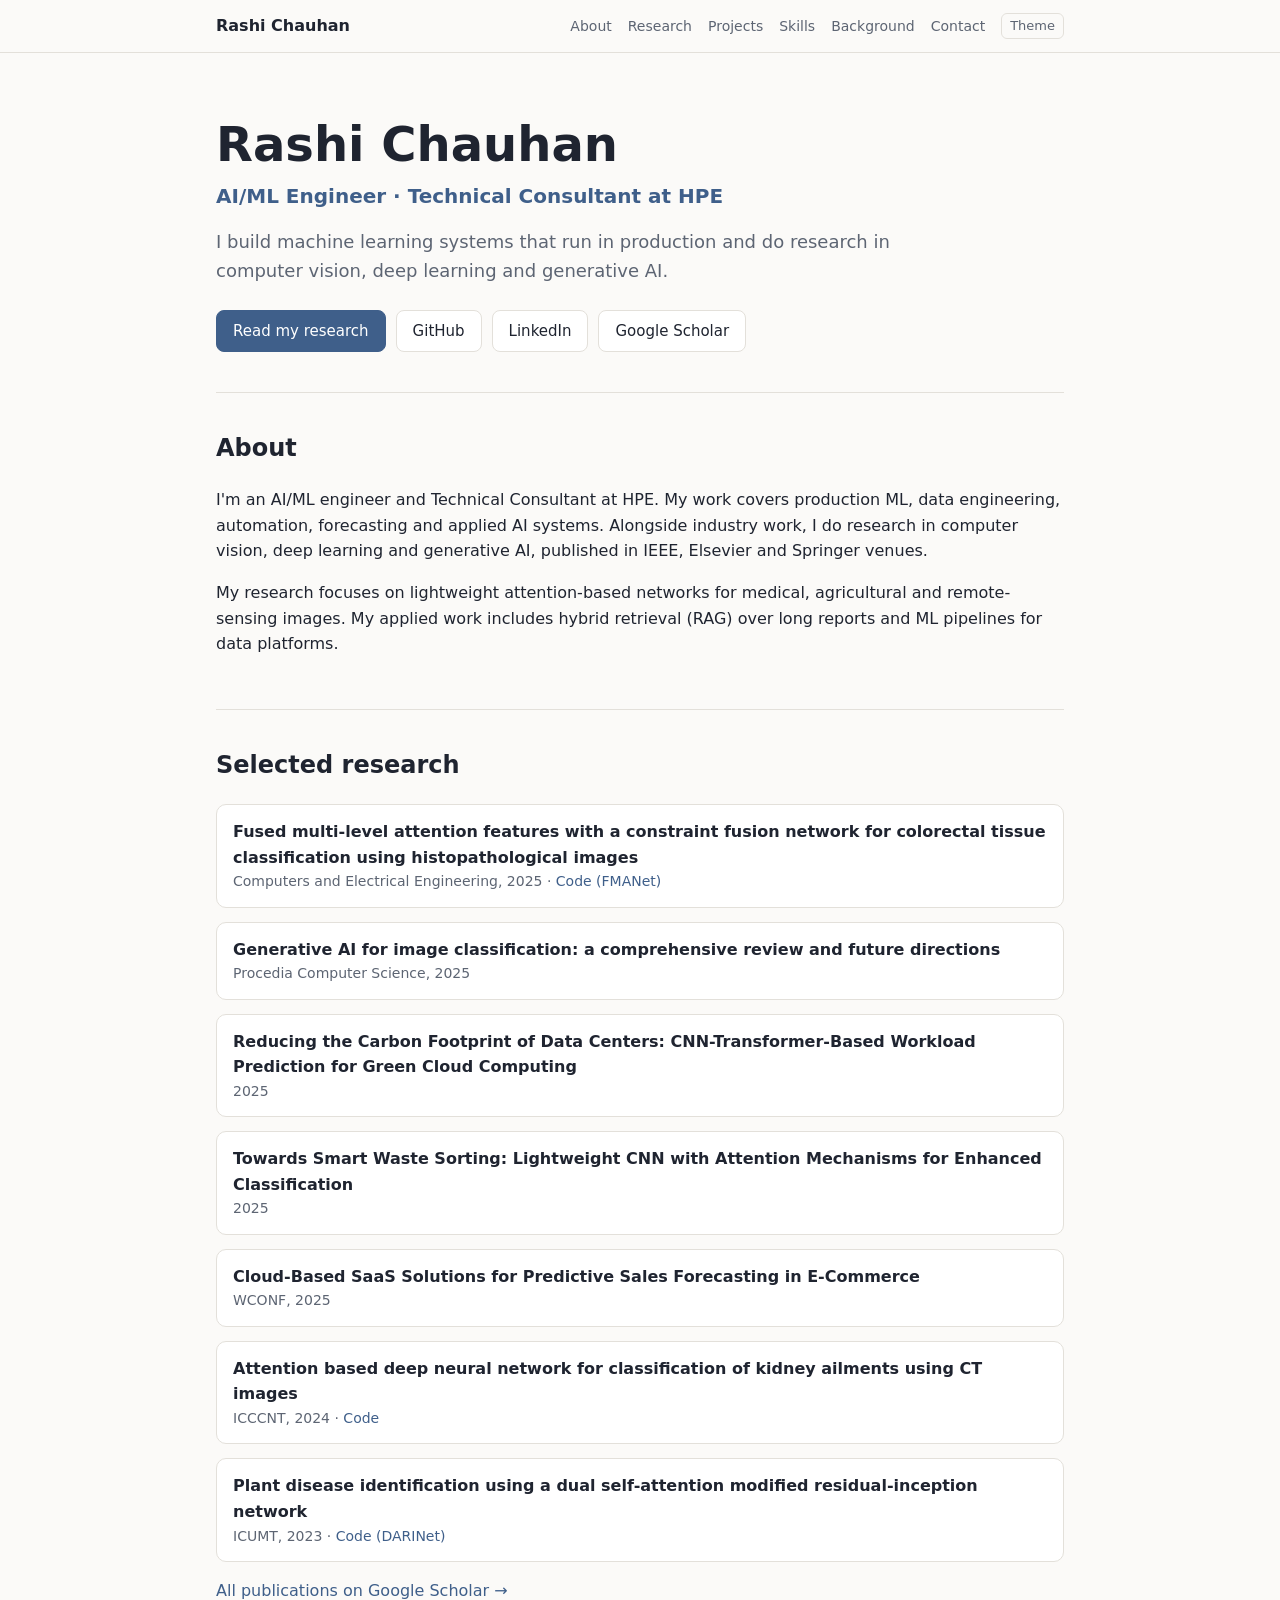
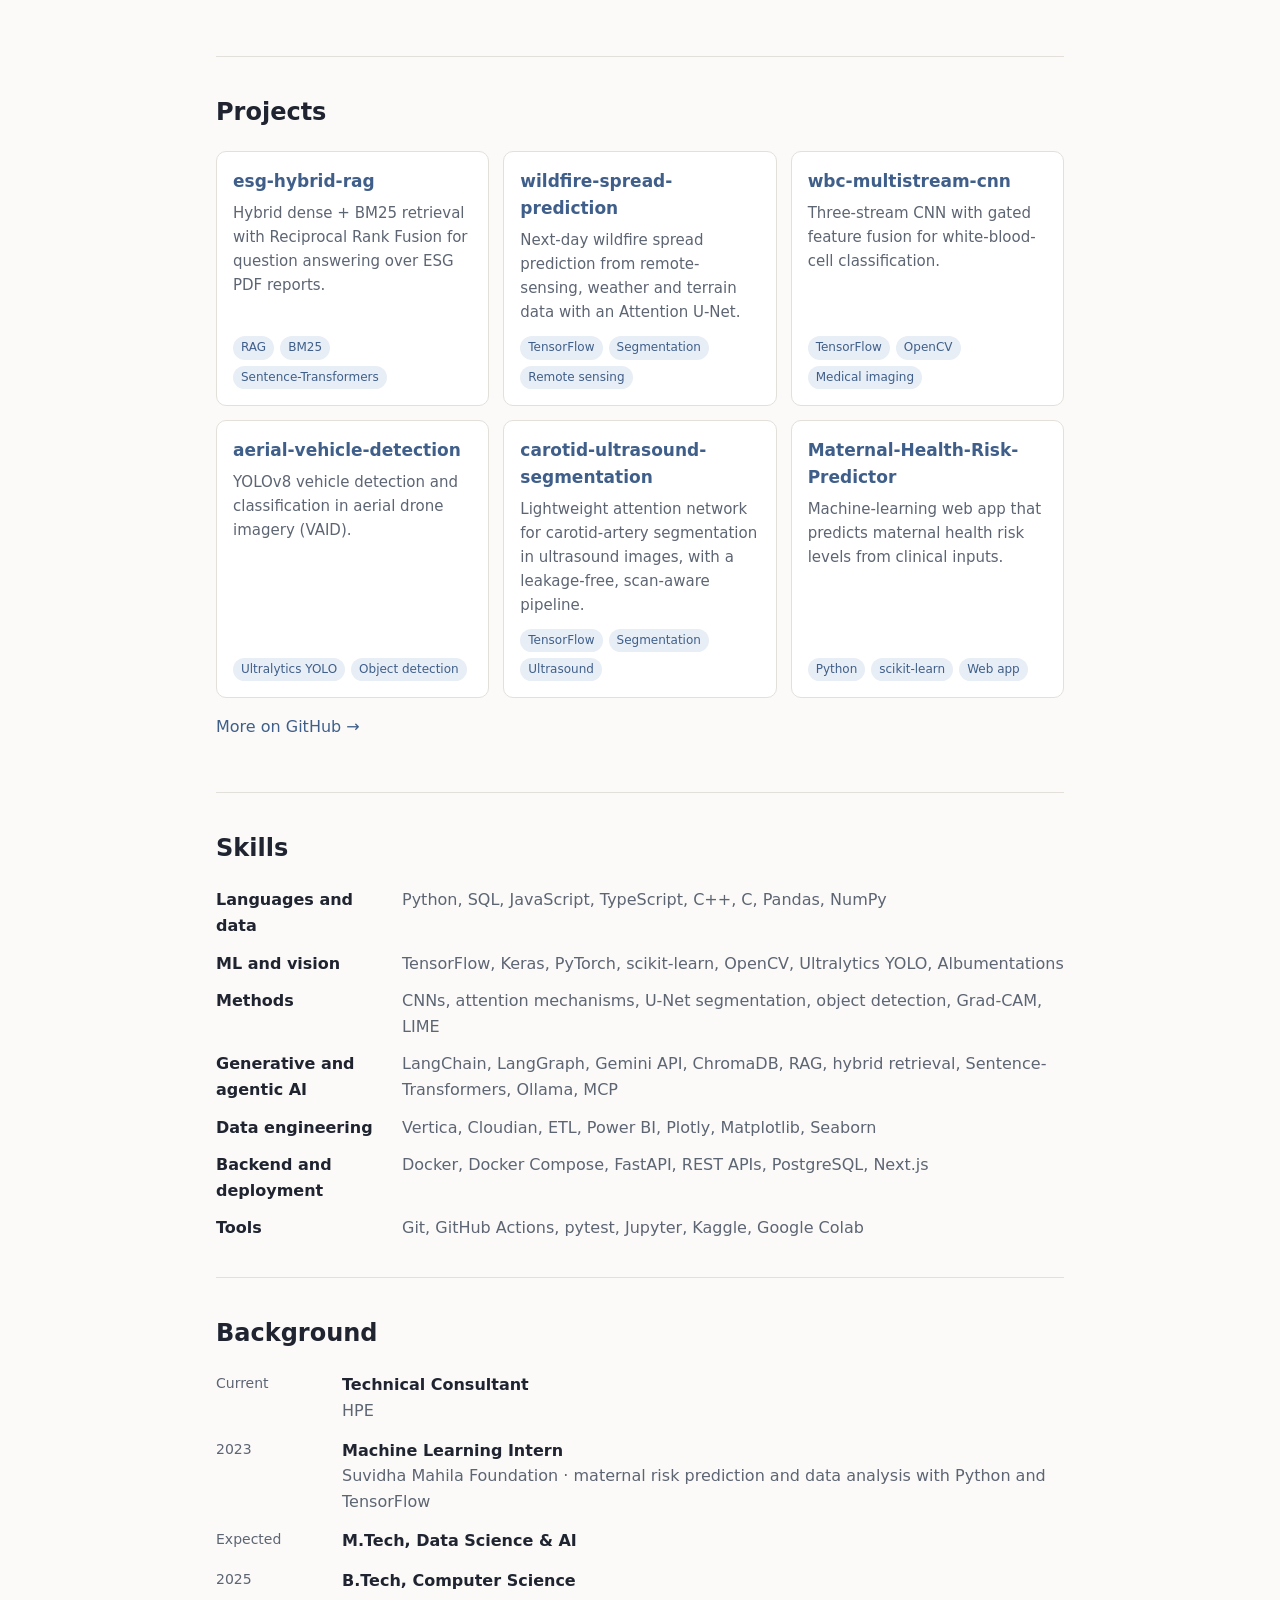
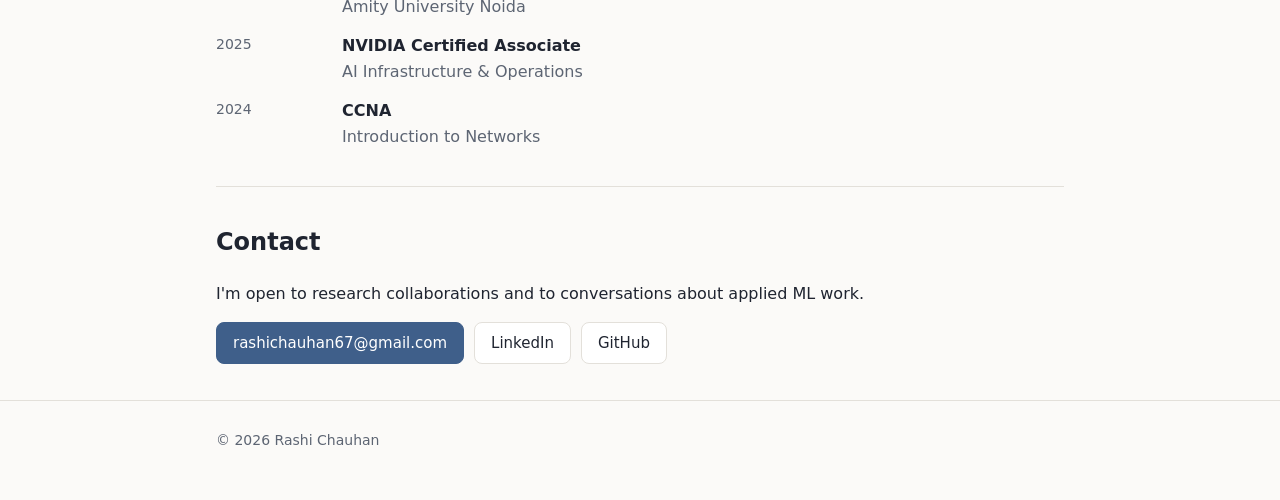
==== commit 382905bd: "Rebuild portfolio as a single-page site Replace the 2024 template with a one-page site covering curr" ====
--- a/index.html
+++ b/index.html
@@ -1,362 +1,284 @@
-<!doctype html>
-<html lang="en">
-
-<head>
-  <meta charset="utf-8">
-  <meta name="viewport" content="width=device-width, initial-scale=1, shrink-to-fit=no">
-  <meta name="description" content="">
-  <meta name="author" content="">
-
-  <title>Rashi Chauhan Portfolio Website</title>
-
-  <link rel="stylesheet" href="css/bootstrap.min.css">
-  <link rel="stylesheet" href="css/unicons.css">
-  <link rel="stylesheet" href="css/owl.carousel.min.css">
-  <link rel="stylesheet" href="css/owl.theme.default.min.css">
-</head>
-
-  <!-- MAIN STYLE -->
-  <link rel="stylesheet" href="css/tooplate-style.css">
-
-
-</head>
-
-<body>
-
-  <!-- MENU -->
-  <nav class="navbar navbar-expand-sm navbar-light">
-    <div class="container">
-      <a class="navbar-brand" href="index.html"><i class='uil uil-user'></i> Rashi</a>
-
-      <button class="navbar-toggler" type="button" data-toggle="collapse" data-target="#navbarNav"
-        aria-controls="navbarNav" aria-expanded="false" aria-label="Toggle navigation">
-        <span class="navbar-toggler-icon"></span>
-        <span class="navbar-toggler-icon"></span>
-        <span class="navbar-toggler-icon"></span>
-      </button>
-
-      <div class="collapse navbar-collapse" id="navbarNav">
-        <ul class="navbar-nav mx-auto">
-          <li class="nav-item">
-            <a href="#about" class="nav-link"><span data-hover="About">About</span></a>
-          </li>
-          <li class="nav-item">
-            <a href="#project" class="nav-link"><span data-hover="Projects">Projects</span></a>
-          </li>
-          <li class="nav-item">
-            <a href="#publication" class="nav-link"><span data-hover="Publications">Publications</span></a>
-          </li>
-          <li class="nav-item">
-            <a href="#resume" class="nav-link"><span data-hover="Resume">Resume</span></a>
-          </li>
-          <li class="nav-item">
-            <a href="#contact" class="nav-link"><span data-hover="Contact">Contact</span></a>
-          </li>
-        </ul>
-
-        <ul class="navbar-nav ml-lg-auto">
-          <div class="ml-lg-4">
-            <div class="color-mode d-lg-flex justify-content-center align-items-center">
-              <i class="color-mode-icon"></i>
-              Color mode
-            </div>
-          </div>
-        </ul>
-      </div>
-    </div>
-  </nav>
-
-  <!-- ABOUT -->
-  <section class="about full-screen d-lg-flex justify-content-center align-items-center" id="about">
-    <div class="container">
-      <div class="row">
-
-        <div class="col-lg-7 col-md-12 col-12 d-flex align-items-center">
-          <div class="about-text">
-            <!-- <small class="small-text">Welcome to <span class="mobile-block">my portfolio website!</span></small> -->
-            <h1 class="animated animated-text">
-              <span class="mr-2" style="font-size: 36px;">Hey, I'm</span>
-              <div class="animated-info">
-                <span class="animated-item">Rashi Chauhan</span>
-                <span class="animated-item">3rd Year Student</span>
-                <span class="animated-item">A Machine Learning Enthusiast</span>
-              </div>
-
-            </h1>
-
-            <p style="padding-top: 24px;">Embarking on the journey of coding, I thrive on the thrill of transforming lines of logic into digital marvels, 
-              where every keystroke ignites a world of endless possibilities.</p>
-
-            <div class="custom-btn-group mt-4">
-              <a href="https://drive.google.com/drive/u/1/my-drive" class="btn mr-lg-2 custom-btn"><i class='uil uil-file-alt'></i> Download Resume</a>
-              <a href="#contact" class="btn custom-btn custom-btn-bg custom-btn-link">Contact</a>
-            </div>
-          </div>
-        </div>
-
-        <div class="col-lg-5 col-md-6 col-6">
-          <div class="about-image svg">
-            <img src="images/undraw/undraw_programmer_re_owql.svg" class="img-fluid" alt="svg image">
-          </div>
-        </div>
-
-      </div>
-    </div>
-  </section>
-
-  <!-- PROJECTS -->
-  <section class="project py-5" id="project">
-    <div class="container">
-      <div class="row">
-        <div class="col-lg-12 mx-auto">
-          <h2 class="text-center" style="padding-bottom: 40px;">My Projects</h2>
-        </div>
-      </div>
-      <div class="row">
-        <div class="col-lg-4 col-md-6 col-sm-12">
-          <div class="project-box">
-            <!-- <div class="project-info">
-                          <img src="images/project/P1.PNG" class="img-fluid" alt="project image">
-                      </div> -->
-            <div class="project-info">
-              <h3><span>Health Status Prediction using Arduino Uno Dataset</span></h3>
-              <p>Arduino Uno, Python, HTML, CSS, Streamlit</p>
-            </div>
-          </div>
-        </div>
-        <div class="col-lg-4 col-md-6 col-sm-12">
-          <div class="project-box">
-            <div class="project-text">
-              <div class="project-info">
-                <h3><span>Depression Detection using Deep Learning</span></h3>
-                <p>CNN, Python, Google Colab</p>
-              </div>
-            </div>
-          </div>
-        </div>
-
-        <div class="col-lg-4 col-md-6 col-sm-12">
-          <div class="project-box">
-            <div class="project-text">
-              <div class="project-info">
-                <h3><span>Data Science to Analyze Customer Feedback</span></h3>
-                <p>Web Scraping, Natural Language Processing (NLP), Data Visualization</p>
-              </div>
-            </div>
-          </div>
-        </div>
-        <div class="col-lg-4 col-md-6 col-sm-12">
-          <div class="project-box">
-            <div class="project-info">
-              <h3><span>Maternal Health Risk Predictor</span></h3>
-              <p>Python, Streamlit, Machine Learning, HTML/CSS for UI design</p>
-            </div>
-          </div>
-        </div>
-        <div class="col-lg-4 col-md-6 col-sm-12">
-          <div class="project-box">
-            <div class="project-info">
-              <h3><span>Plant leaf disease detection using Deep Learning <span></h3>
-              <p>CNN, Python, Google Colab</p>
-            </div>
-          </div>
-        </div>
-        <div class="col-lg-4 col-md-6 col-sm-12">
-          <div class="project-box">
-            <div class="project-info">
-              <h3><span>Youtube Clone</span></h3>
-              <p>HTML, CSS, Bootsrap 5</p>
-            </div>
-          </div>
-        </div>
-
-        <!-- Repeat the above div for each project -->
-      </div>
-    </div>
-  </section>
-  <!-- PUBLICATIONS -->
-  <section class="project py-5" id="publication">
-    <div class="container">
-
-      <div class="col-lg-11 text-center mx-auto col-12">
-        <div class="col-lg-12 mx-auto">
-          <h2>My Publications</h2>
-          <div class="owl-carousel owl-theme">
-            <div class="item">
-              <div class="project-info">
-                <img src="images/publication.PNG" class="img-fluid" alt="project image">
-              </div>
-            </div>
-          </div>
-        </div>
-      </div>  
-    </div>   
-  </section>
-
-  <!-- FEATURES -->
-  <section class="resume py-5 d-lg-flex justify-content-center align-items-center" id="resume">
-    <div class="container">
-      <div class="row">
-
-        <div class="col-lg-6 col-12">
-          <h2 class="mb-4">Skills</h2>
-
-          <div class="timeline">
-            <div class="timeline-wrapper">
-              <div class="timeline-yr">
-                <span></span>
-              </div>
-              <div class="timeline-info">
-                <h3><span>Technical Skills</span></h3>
-                <h3><small>Python</small></h3>
-                <h3><small>SQL</small></h3>
-                <h3><small>C</small></h3>
-                <h3><small>Machine Learning</small></h3>
-                <h3><small>Deep Neural Networks</small></h3>
-                <h3><small>HTML</small></h3>
-                <h3><small>CSS</small></h3>
-              </div>
-            </div>
-            <div class="timeline-wrapper">
-              <div class="timeline-yr">
-                <span></span>
-              </div>
-              <div class="timeline-info">
-                <h3><span>Soft Skills</span></h3>
-                <h3><small>Leadership</small></h3>
-                <h3><small>Communication</small></h3>
-                <h3><small>Confidence</small></h3>
-                <h3><small>Time management</small></h3>
-                <h3><small>Brainstorming</small></h3>
-              </div>
-            </div>
-          </div>
-        </div>
-
-        <div class="col-lg-6 col-12">
-          <h2 class="mb-4 mobile-mt-2">Educations</h2>
-
-          <div class="timeline">
-            <div class="timeline-wrapper">
-              <div class="timeline-yr">
-                <span>2025</span>
-              </div>
-              <div class="timeline-info">
-                <h3><span>Amity University Noida</span></h3>
-                <small>B.Tech CSE</small>
-                <p>Current CGPA: 8.94
-                </p>
-              </div>
-            </div>
-
-            <div class="timeline-wrapper">
-              <div class="timeline-yr">
-                <span>2021</span>
-              </div>
-              <div class="timeline-info">
-                <h3><span>DAV Centenary Public School</span><small>12th CBSE</small></h3>
-                <p>Percentage: 88.6%, PCM</p>
-                <p>Extraordinary Achievements:
-                  2nd Runner up in 65TH National Sschool Games 2019-20 Table Soccer Girls U19</p>
-              </div>
-            </div>
-
-            <div class="timeline-wrapper">
-              <div class="timeline-yr">
-                <span>2019</span>
-              </div>
-              <div class="timeline-info">
-                <h3><span>DAV Centenary Public School</span><small>10th CBSE</small></h3>
-                <p>Percentage: 90.6%</p>
-
-              </div>
-            </div>
-
-          </div>
-        </div>
-
-      </div>
-    </div>
-  </section>
-
-  <!-- CONTACT -->
-  <<section class="contact py-5" id="contact">
-    <div class="container">
-      <div class="row">
-        <div class="col-lg-5 mr-lg-5 col-12">
-          <div class="contact-info d-flex flex-column py-4 px-lg-5">
-            <img src="images/undraw/undraw_contact_us_re_4qqt.svg" alt="Contact Us Illustration">
-            <div class="contact-info-item mb-4">
-              <h3 class="mb-3 text-white">Say Hi!</h3>
-              <p class="footer-text mb-2"><a href="tel:+918447991455"><img src="images/icons/icons8-call-50.png" alt="Phone Icon"> +91-8447991455</a></p>
-              <p class="mb-0"><img src="images/icons/icons8-email-50.png" alt="Email Icon"> <a href="mailto:rashichauhan67@gmail.com">rashichauhan67@gmail.com</a></p>
-            </div>
-        
-            <div class="social-links">
-              <h3 class="mb-3 text-white">Connect With Me</h3>
-              <ul class="list-unstyled d-flex">
-                <li class="mr-3"><a href="https://twitter.com/Rashichauhan___" data-toggle="tooltip" data-placement="left" title="X"><img src="images/icons/icons8-twitter-50.png" alt="Twitter Icon"></a></li>
-                <li class="mr-3"><a href="https://www.linkedin.com/in/rashi-chauhan-67rc/" data-toggle="tooltip" data-placement="left" title="LinkedIn"><img src="images/icons/icons8-linkedin-50.png" alt="LinkedIn Icon"></a></li>
-                <li class="mr-3"><a href="https://www.instagram.com/rashichauhan___/" data-toggle="tooltip" data-placement="left" title="Instagram"><img src="images/icons/icons8-instagram-50-2.png" alt="Instagram Icon"></a></li>
-              </ul>
-            </div>            
-          </div>
-        </div>
-        
-  
-        <div class="col-lg-6 col-12">
-          <div class="contact-form">
-            <h2 class="mb-4">Interested to work together? Let's talk</h2>
-            <form action="" method="get">
-              <div class="row">
-                <div class="col-lg-6 col-12 mb-3">
-                  <input type="text" class="form-control" name="name" placeholder="Your Name" id="name">
-                </div>
-  
-                <div class="col-lg-6 col-12 mb-3">
-                  <input type="email" class="form-control" name="email" placeholder="Email" id="email">
-                </div>
-  
-                <div class="col-12 mb-3">
-                  <textarea name="message" rows="6" class="form-control" id="message" placeholder="Message"></textarea>
-                </div>
-  
-                <div class="col-lg-5 col-12">
-                  <input type="submit" class="form-control submit-btn" value="Send Message">
-                </div>
-              </div>
-            </form>
-          </div>
-        </div>
-      </div>
-    </div>
-  </section>
-  
-
-  <!-- FOOTER -->
-  <footer class="footer py-5">
-    <div class="container">
-      <div class="row">
-
-        <div class="col-lg-12 col-12">
-          <p class="copyright-text text-center">Thank You ❤</p>
-          <p class="copyright-text text-center">Designed by <a rel="nofollow"
-              href="https://www.linkedin.com/in/rashi-chauhan-67rc/">Rashi</a></p>
-        </div>
-
-      </div>
-    </div>
-  </footer>
-
-  <script src="js/jquery-3.3.1.min.js"></script>
-  <script src="js/popper.min.js"></script>
-  <script src="js/bootstrap.min.js"></script>
-  <script src="js/Headroom.js"></script>
-  <script src="js/jQuery.headroom.js"></script>
-  <script src="js/owl.carousel.min.js"></script>
-  <script src="js/smoothscroll.js"></script>
-  <script src="js/custom.js"></script>
-
-</body>
-
-</html>
+<!DOCTYPE html>
+<html lang="en">
+<head>
+<meta charset="utf-8">
+<meta name="viewport" content="width=device-width, initial-scale=1">
+<title>Rashi Chauhan | AI/ML Engineer</title>
+<meta name="description" content="Rashi Chauhan, AI/ML Engineer and Technical Consultant at HPE. Production ML, agentic AI, computer vision and published research.">
+<meta property="og:title" content="Rashi Chauhan | AI/ML Engineer">
+<meta property="og:description" content="Production ML, agentic AI, computer vision and published research.">
+<meta property="og:type" content="website">
+<style>
+:root {
+  --bg: #fbfaf8;
+  --surface: #ffffff;
+  --text: #1f2430;
+  --muted: #5d6573;
+  --line: #e3e0da;
+  --accent: #3f5f8a;
+  --accent-soft: #e8eef6;
+  --focus: #1d4ed8;
+}
+@media (prefers-color-scheme: dark) {
+  :root:not([data-theme="light"]) {
+    --bg: #14171c;
+    --surface: #1b1f26;
+    --text: #e8eaee;
+    --muted: #a3abb8;
+    --line: #2c323c;
+    --accent: #8fb0dc;
+    --accent-soft: #232b38;
+    --focus: #8fb0dc;
+  }
+}
+:root[data-theme="dark"] {
+  --bg: #14171c;
+  --surface: #1b1f26;
+  --text: #e8eaee;
+  --muted: #a3abb8;
+  --line: #2c323c;
+  --accent: #8fb0dc;
+  --accent-soft: #232b38;
+  --focus: #8fb0dc;
+}
+* { box-sizing: border-box; }
+html { scroll-behavior: smooth; }
+body {
+  margin: 0;
+  background: var(--bg);
+  color: var(--text);
+  font: 16px/1.6 system-ui, -apple-system, "Segoe UI", Roboto, sans-serif;
+}
+a { color: var(--accent); text-decoration: none; }
+a:hover { text-decoration: underline; }
+a:focus-visible, button:focus-visible { outline: 2px solid var(--focus); outline-offset: 2px; border-radius: 4px; }
+.wrap { max-width: 880px; margin: 0 auto; padding: 0 16px; }
+header.top {
+  position: sticky; top: 0; z-index: 10;
+  background: color-mix(in srgb, var(--bg) 92%, transparent);
+  backdrop-filter: blur(6px);
+  border-bottom: 1px solid var(--line);
+}
+header.top .wrap { display: flex; align-items: center; justify-content: space-between; gap: 12px; min-height: 52px; }
+.brand { font-weight: 700; color: var(--text); white-space: nowrap; }
+nav { display: flex; gap: 4px 16px; flex-wrap: wrap; align-items: center; font-size: 14px; }
+nav a { color: var(--muted); }
+nav a:hover { color: var(--text); text-decoration: none; }
+#theme {
+  background: none; border: 1px solid var(--line); color: var(--muted);
+  border-radius: 6px; padding: 2px 8px; font: inherit; font-size: 13px; cursor: pointer;
+}
+.hero { padding: 64px 0 40px; }
+.hero h1 { font-size: clamp(32px, 6vw, 48px); line-height: 1.15; margin: 0 0 8px; }
+.hero .role { font-size: 20px; color: var(--accent); margin: 0 0 16px; font-weight: 600; }
+.hero p.lead { max-width: 62ch; color: var(--muted); margin: 0 0 24px; font-size: 18px; }
+.links { display: flex; flex-wrap: wrap; gap: 10px; }
+.btn {
+  display: inline-block; padding: 8px 16px; border-radius: 8px; font-size: 15px;
+  border: 1px solid var(--line); background: var(--surface); color: var(--text);
+}
+.btn.primary { background: var(--accent); border-color: var(--accent); color: #fff; }
+@media (prefers-color-scheme: dark) { :root:not([data-theme="light"]) .btn.primary { color: #14171c; } }
+:root[data-theme="dark"] .btn.primary { color: #14171c; }
+.btn:hover { text-decoration: none; filter: brightness(1.05); }
+section { padding: 36px 0; border-top: 1px solid var(--line); }
+section h2 { font-size: 24px; margin: 0 0 20px; }
+.grid { display: grid; gap: 14px; grid-template-columns: repeat(auto-fill, minmax(260px, 1fr)); }
+.card {
+  background: var(--surface); border: 1px solid var(--line); border-radius: 10px; padding: 16px;
+  display: flex; flex-direction: column; gap: 6px;
+}
+.card h3 { margin: 0; font-size: 17px; }
+.card p { margin: 0; color: var(--muted); font-size: 15px; }
+.tags { display: flex; flex-wrap: wrap; gap: 6px; margin-top: auto; padding-top: 6px; }
+.tag { font-size: 12px; padding: 2px 8px; border-radius: 999px; background: var(--accent-soft); color: var(--accent); }
+.badge { font-size: 12px; color: var(--muted); }
+ul.plain { list-style: none; margin: 0; padding: 0; display: grid; gap: 14px; }
+ul.plain li { background: var(--surface); border: 1px solid var(--line); border-radius: 10px; padding: 14px 16px; }
+ul.plain .title { font-weight: 600; }
+ul.plain .meta { color: var(--muted); font-size: 14px; }
+.skills { display: grid; gap: 12px; }
+.skills div.row { display: grid; grid-template-columns: 170px 1fr; gap: 8px 16px; align-items: baseline; }
+.skills .label { font-weight: 600; }
+.skills .items { color: var(--muted); }
+@media (max-width: 600px) { .skills div.row { grid-template-columns: 1fr; gap: 2px; } }
+.timeline { display: grid; gap: 14px; }
+.timeline .item { display: grid; grid-template-columns: 110px 1fr; gap: 8px 16px; }
+.timeline .when { color: var(--muted); font-size: 14px; }
+.timeline .what { font-weight: 600; }
+.timeline .where { color: var(--muted); }
+@media (max-width: 600px) { .timeline .item { grid-template-columns: 1fr; gap: 0; } }
+footer { padding: 28px 0 48px; border-top: 1px solid var(--line); color: var(--muted); font-size: 14px; }
+</style>
+</head>
+<body>
+
+<header class="top">
+  <div class="wrap">
+    <a class="brand" href="#top">Rashi Chauhan</a>
+    <nav aria-label="Sections">
+      <a href="#about">About</a>
+      <a href="#research">Research</a>
+      <a href="#projects">Projects</a>
+      <a href="#skills">Skills</a>
+      <a href="#background">Background</a>
+      <a href="#contact">Contact</a>
+      <button id="theme" type="button" aria-label="Toggle colour theme">Theme</button>
+    </nav>
+  </div>
+</header>
+
+<main id="top">
+  <div class="wrap">
+
+    <div class="hero">
+      <h1>Rashi Chauhan</h1>
+      <p class="role">AI/ML Engineer · Technical Consultant at HPE</p>
+      <p class="lead">I build machine learning systems that run in production and do research in computer vision, deep learning and generative AI.</p>
+      <div class="links">
+        <a class="btn primary" href="#research">Read my research</a>
+        <a class="btn" href="https://github.com/RashiChauhan67">GitHub</a>
+        <a class="btn" href="https://linkedin.com/in/rashi-chauhan-67rc">LinkedIn</a>
+        <a class="btn" href="https://scholar.google.com/citations?user=5aJitiMAAAAJ&amp;hl=en">Google Scholar</a>
+      </div>
+    </div>
+
+    <section id="about">
+      <h2>About</h2>
+      <p>I'm an AI/ML engineer and Technical Consultant at HPE. My work covers production ML, data engineering, automation, forecasting and applied AI systems. Alongside industry work, I do research in computer vision, deep learning and generative AI, published in IEEE, Elsevier and Springer venues.</p>
+      <p>My research focuses on lightweight attention-based networks for medical, agricultural and remote-sensing images. My applied work includes hybrid retrieval (RAG) over long reports and ML pipelines for data platforms.</p>
+    </section>
+
+    <section id="research">
+      <h2>Selected research</h2>
+      <ul class="plain">
+        <li>
+          <div class="title">Fused multi-level attention features with a constraint fusion network for colorectal tissue classification using histopathological images</div>
+          <div class="meta">Computers and Electrical Engineering, 2025 · <a href="https://github.com/RashiChauhan67/FMANet">Code (FMANet)</a></div>
+        </li>
+        <li>
+          <div class="title">Generative AI for image classification: a comprehensive review and future directions</div>
+          <div class="meta">Procedia Computer Science, 2025</div>
+        </li>
+        <li>
+          <div class="title">Reducing the Carbon Footprint of Data Centers: CNN-Transformer-Based Workload Prediction for Green Cloud Computing</div>
+          <div class="meta">2025</div>
+        </li>
+        <li>
+          <div class="title">Towards Smart Waste Sorting: Lightweight CNN with Attention Mechanisms for Enhanced Classification</div>
+          <div class="meta">2025</div>
+        </li>
+        <li>
+          <div class="title">Cloud-Based SaaS Solutions for Predictive Sales Forecasting in E-Commerce</div>
+          <div class="meta">WCONF, 2025</div>
+        </li>
+        <li>
+          <div class="title">Attention based deep neural network for classification of kidney ailments using CT images</div>
+          <div class="meta">ICCCNT, 2024 · <a href="https://github.com/RashiChauhan67/kidney-ct-attention-cnn">Code</a></div>
+        </li>
+        <li>
+          <div class="title">Plant disease identification using a dual self-attention modified residual-inception network</div>
+          <div class="meta">ICUMT, 2023 · <a href="https://github.com/RashiChauhan67/DARINet">Code (DARINet)</a></div>
+        </li>
+      </ul>
+      <p style="margin-top:16px"><a href="https://scholar.google.com/citations?user=5aJitiMAAAAJ&amp;hl=en">All publications on Google Scholar →</a></p>
+    </section>
+
+    <section id="projects">
+      <h2>Projects</h2>
+      <div class="grid">
+        <article class="card">
+          <h3><a href="https://github.com/RashiChauhan67/esg-hybrid-rag">esg-hybrid-rag</a></h3>
+          <p>Hybrid dense + BM25 retrieval with Reciprocal Rank Fusion for question answering over ESG PDF reports.</p>
+          <div class="tags"><span class="tag">RAG</span><span class="tag">BM25</span><span class="tag">Sentence-Transformers</span></div>
+        </article>
+        <article class="card">
+          <h3><a href="https://github.com/RashiChauhan67/wildfire-spread-prediction">wildfire-spread-prediction</a></h3>
+          <p>Next-day wildfire spread prediction from remote-sensing, weather and terrain data with an Attention U-Net.</p>
+          <div class="tags"><span class="tag">TensorFlow</span><span class="tag">Segmentation</span><span class="tag">Remote sensing</span></div>
+        </article>
+        <article class="card">
+          <h3><a href="https://github.com/RashiChauhan67/wbc-multistream-cnn">wbc-multistream-cnn</a></h3>
+          <p>Three-stream CNN with gated feature fusion for white-blood-cell classification.</p>
+          <div class="tags"><span class="tag">TensorFlow</span><span class="tag">OpenCV</span><span class="tag">Medical imaging</span></div>
+        </article>
+        <article class="card">
+          <h3><a href="https://github.com/RashiChauhan67/aerial-vehicle-detection">aerial-vehicle-detection</a></h3>
+          <p>YOLOv8 vehicle detection and classification in aerial drone imagery (VAID).</p>
+          <div class="tags"><span class="tag">Ultralytics YOLO</span><span class="tag">Object detection</span></div>
+        </article>
+        <article class="card">
+          <h3><a href="https://github.com/RashiChauhan67/carotid-ultrasound-segmentation">carotid-ultrasound-segmentation</a></h3>
+          <p>Lightweight attention network for carotid-artery segmentation in ultrasound images, with a leakage-free, scan-aware pipeline.</p>
+          <div class="tags"><span class="tag">TensorFlow</span><span class="tag">Segmentation</span><span class="tag">Ultrasound</span></div>
+        </article>
+        <article class="card">
+          <h3><a href="https://github.com/RashiChauhan67/Maternal-Health-Risk-Predictor">Maternal-Health-Risk-Predictor</a></h3>
+          <p>Machine-learning web app that predicts maternal health risk levels from clinical inputs.</p>
+          <div class="tags"><span class="tag">Python</span><span class="tag">scikit-learn</span><span class="tag">Web app</span></div>
+        </article>
+      </div>
+      <p style="margin-top:16px"><a href="https://github.com/RashiChauhan67?tab=repositories">More on GitHub →</a></p>
+    </section>
+
+    <section id="skills">
+      <h2>Skills</h2>
+      <div class="skills">
+        <div class="row"><div class="label">Languages and data</div><div class="items">Python, SQL, JavaScript, TypeScript, C++, C, Pandas, NumPy</div></div>
+        <div class="row"><div class="label">ML and vision</div><div class="items">TensorFlow, Keras, PyTorch, scikit-learn, OpenCV, Ultralytics YOLO, Albumentations</div></div>
+        <div class="row"><div class="label">Methods</div><div class="items">CNNs, attention mechanisms, U-Net segmentation, object detection, Grad-CAM, LIME</div></div>
+        <div class="row"><div class="label">Generative and agentic AI</div><div class="items">LangChain, LangGraph, Gemini API, ChromaDB, RAG, hybrid retrieval, Sentence-Transformers, Ollama, MCP</div></div>
+        <div class="row"><div class="label">Data engineering</div><div class="items">Vertica, Cloudian, ETL, Power BI, Plotly, Matplotlib, Seaborn</div></div>
+        <div class="row"><div class="label">Backend and deployment</div><div class="items">Docker, Docker Compose, FastAPI, REST APIs, PostgreSQL, Next.js</div></div>
+        <div class="row"><div class="label">Tools</div><div class="items">Git, GitHub Actions, pytest, Jupyter, Kaggle, Google Colab</div></div>
+      </div>
+    </section>
+
+    <section id="background">
+      <h2>Background</h2>
+      <div class="timeline">
+        <div class="item"><div class="when">Current</div><div><div class="what">Technical Consultant</div><div class="where">HPE</div></div></div>
+        <div class="item"><div class="when">2023</div><div><div class="what">Machine Learning Intern</div><div class="where">Suvidha Mahila Foundation · maternal risk prediction and data analysis with Python and TensorFlow</div></div></div>
+        <div class="item"><div class="when">Expected</div><div><div class="what">M.Tech, Data Science &amp; AI</div></div></div>
+        <div class="item"><div class="when">2025</div><div><div class="what">B.Tech, Computer Science</div><div class="where">Amity University Noida</div></div></div>
+        <div class="item"><div class="when">2025</div><div><div class="what">NVIDIA Certified Associate</div><div class="where">AI Infrastructure &amp; Operations</div></div></div>
+        <div class="item"><div class="when">2024</div><div><div class="what">CCNA</div><div class="where">Introduction to Networks</div></div></div>
+      </div>
+    </section>
+
+    <section id="contact">
+      <h2>Contact</h2>
+      <p>I'm open to research collaborations and to conversations about applied ML work.</p>
+      <div class="links">
+        <a class="btn primary" href="mailto:rashichauhan67@gmail.com">rashichauhan67@gmail.com</a>
+        <a class="btn" href="https://linkedin.com/in/rashi-chauhan-67rc">LinkedIn</a>
+        <a class="btn" href="https://github.com/RashiChauhan67">GitHub</a>
+      </div>
+    </section>
+
+  </div>
+</main>
+
+<footer>
+  <div class="wrap">© <span id="year">2026</span> Rashi Chauhan</div>
+</footer>
+
+<script>
+(function () {
+  var root = document.documentElement;
+  try {
+    var saved = localStorage.getItem("theme");
+    if (saved === "light" || saved === "dark") root.setAttribute("data-theme", saved);
+  } catch (e) {}
+  document.getElementById("theme").addEventListener("click", function () {
+    var dark = root.getAttribute("data-theme") === "dark" ||
+      (!root.getAttribute("data-theme") && window.matchMedia("(prefers-color-scheme: dark)").matches);
+    var next = dark ? "light" : "dark";
+    root.setAttribute("data-theme", next);
+    try { localStorage.setItem("theme", next); } catch (e) {}
+  });
+  document.getElementById("year").textContent = new Date().getFullYear();
+})();
+</script>
+</body>
+</html>
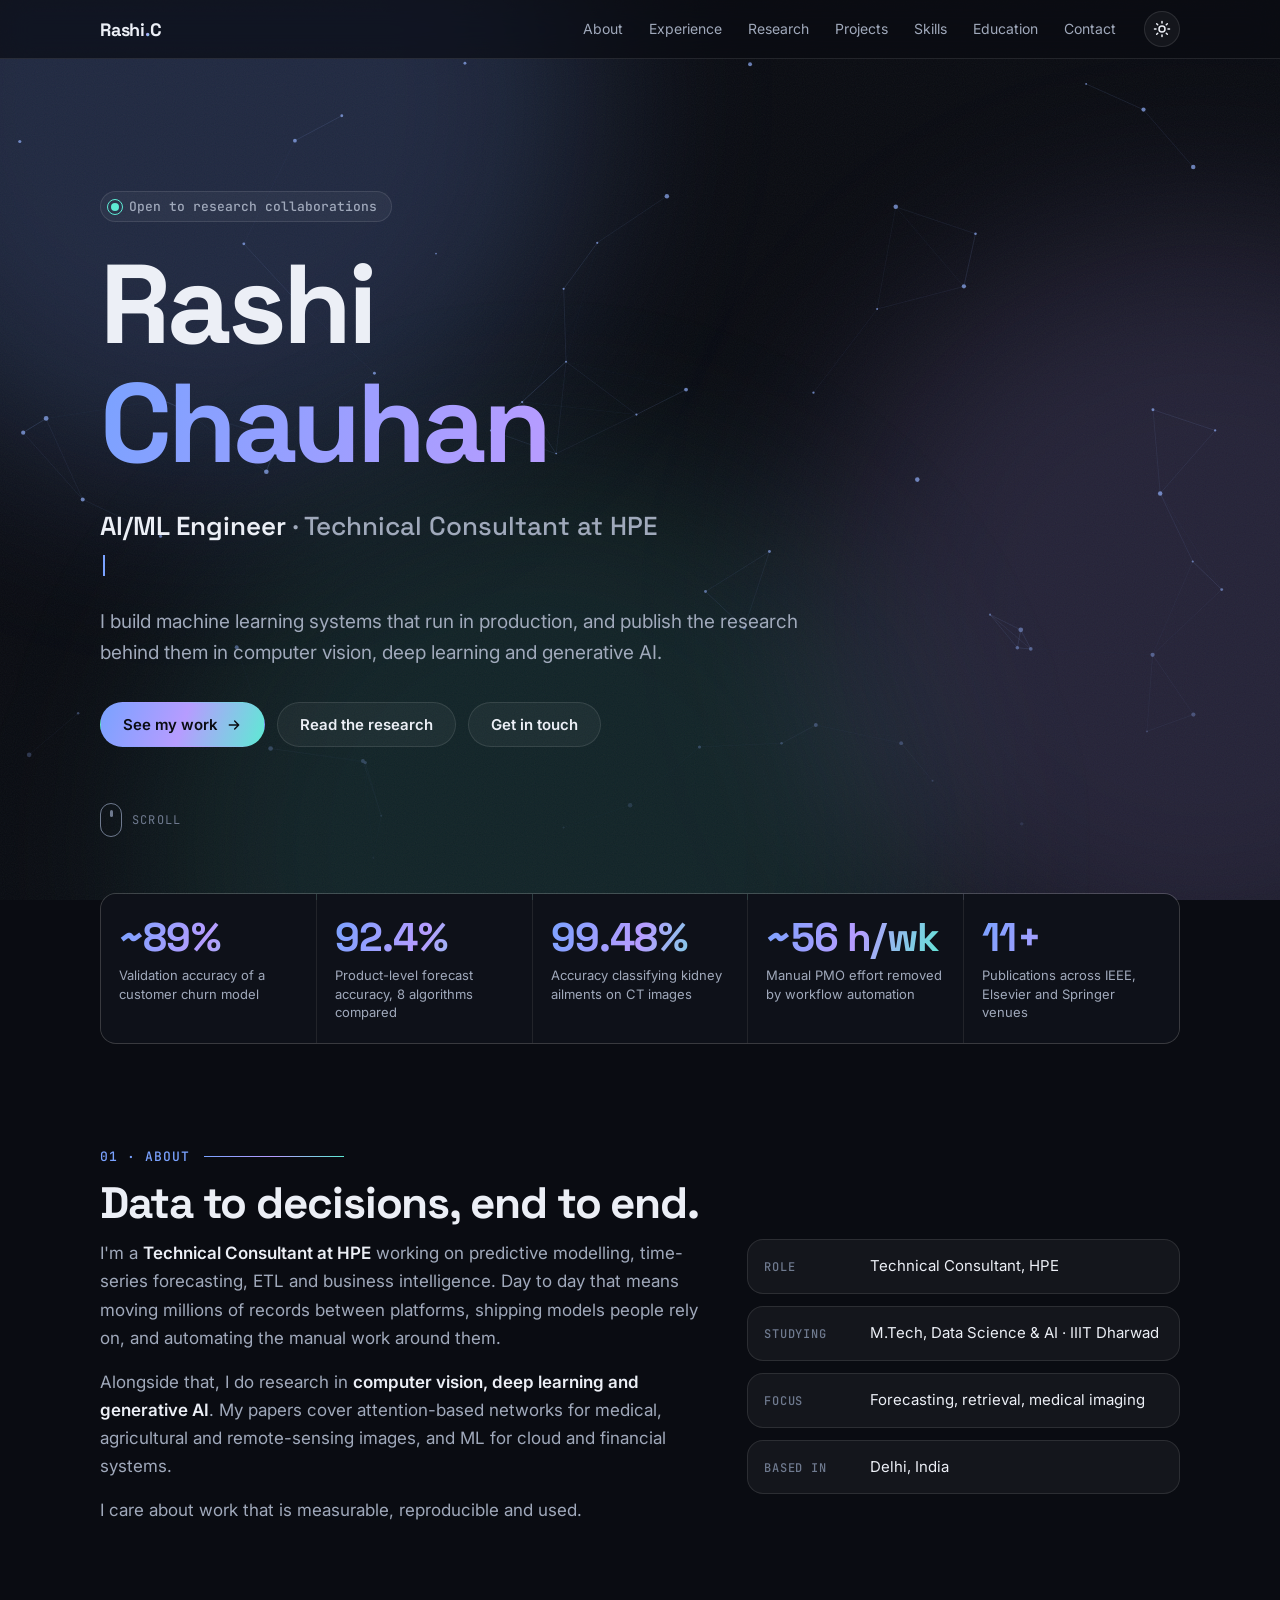
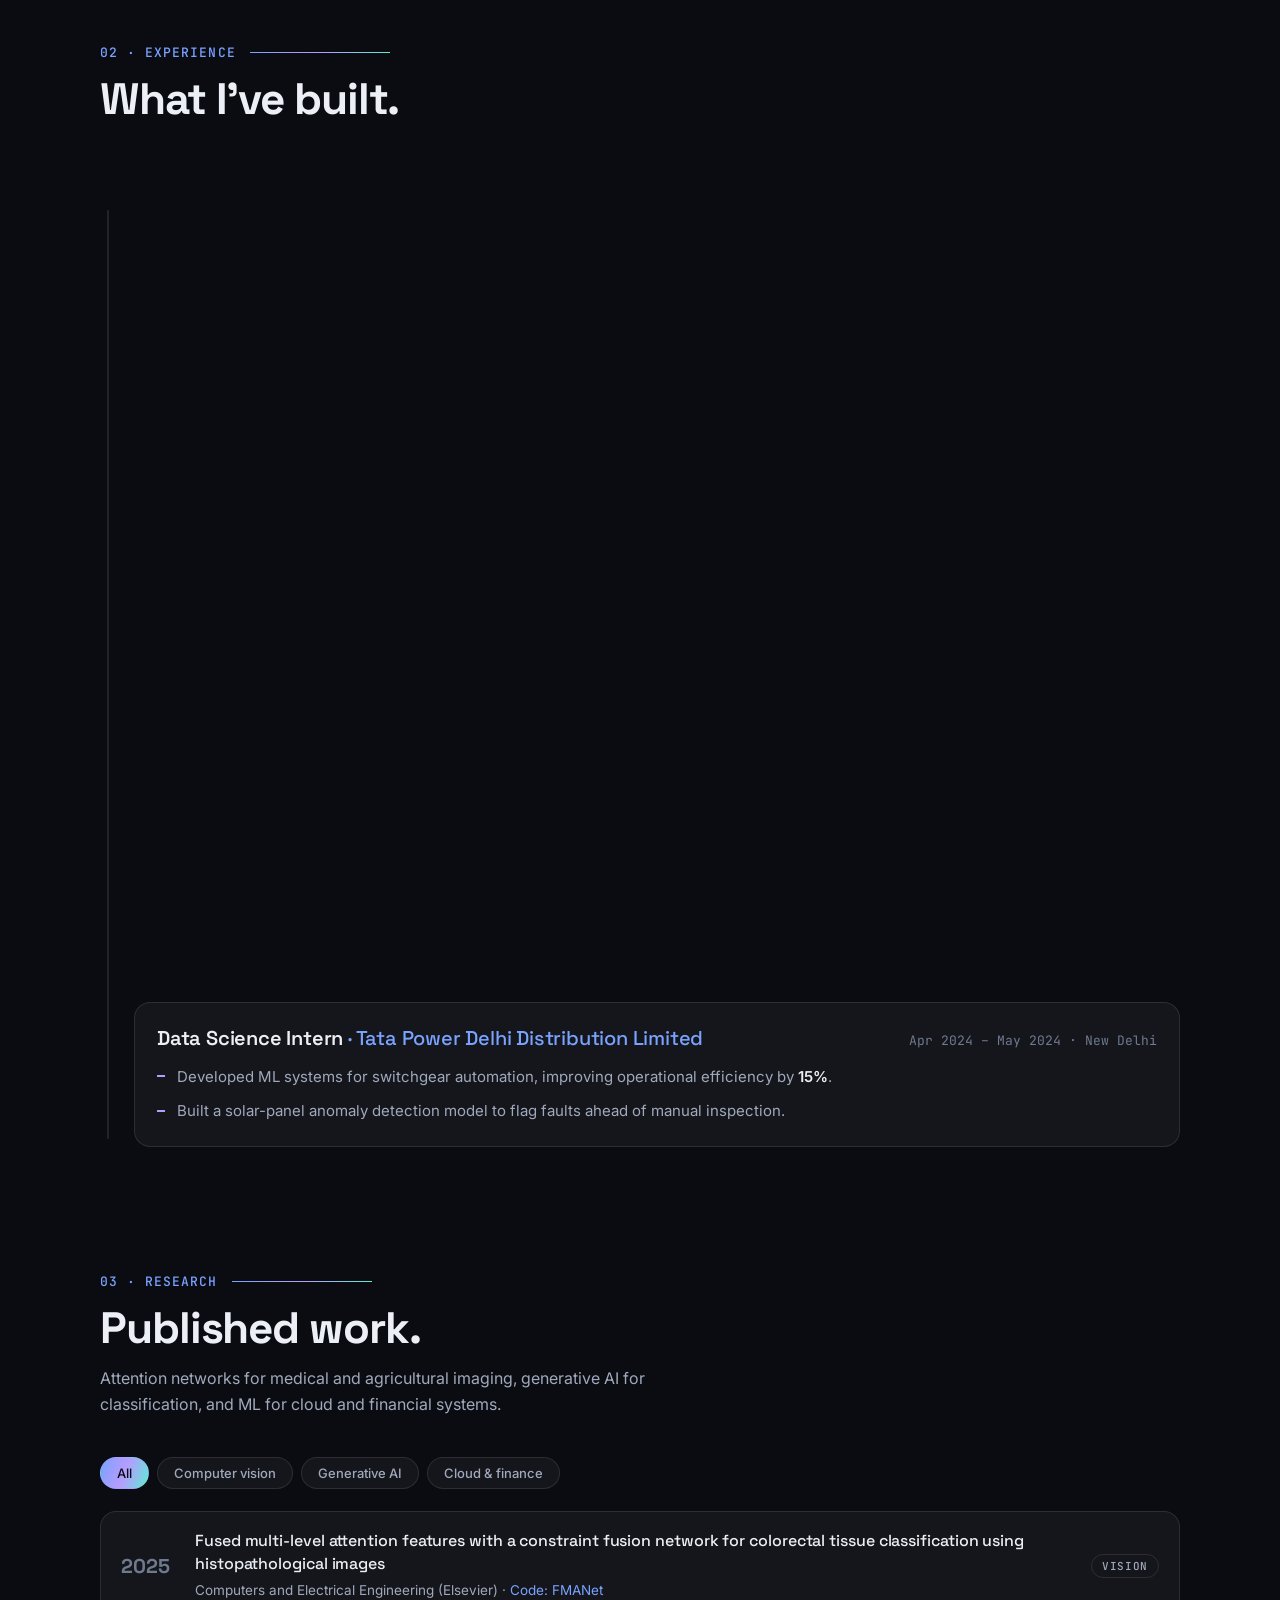
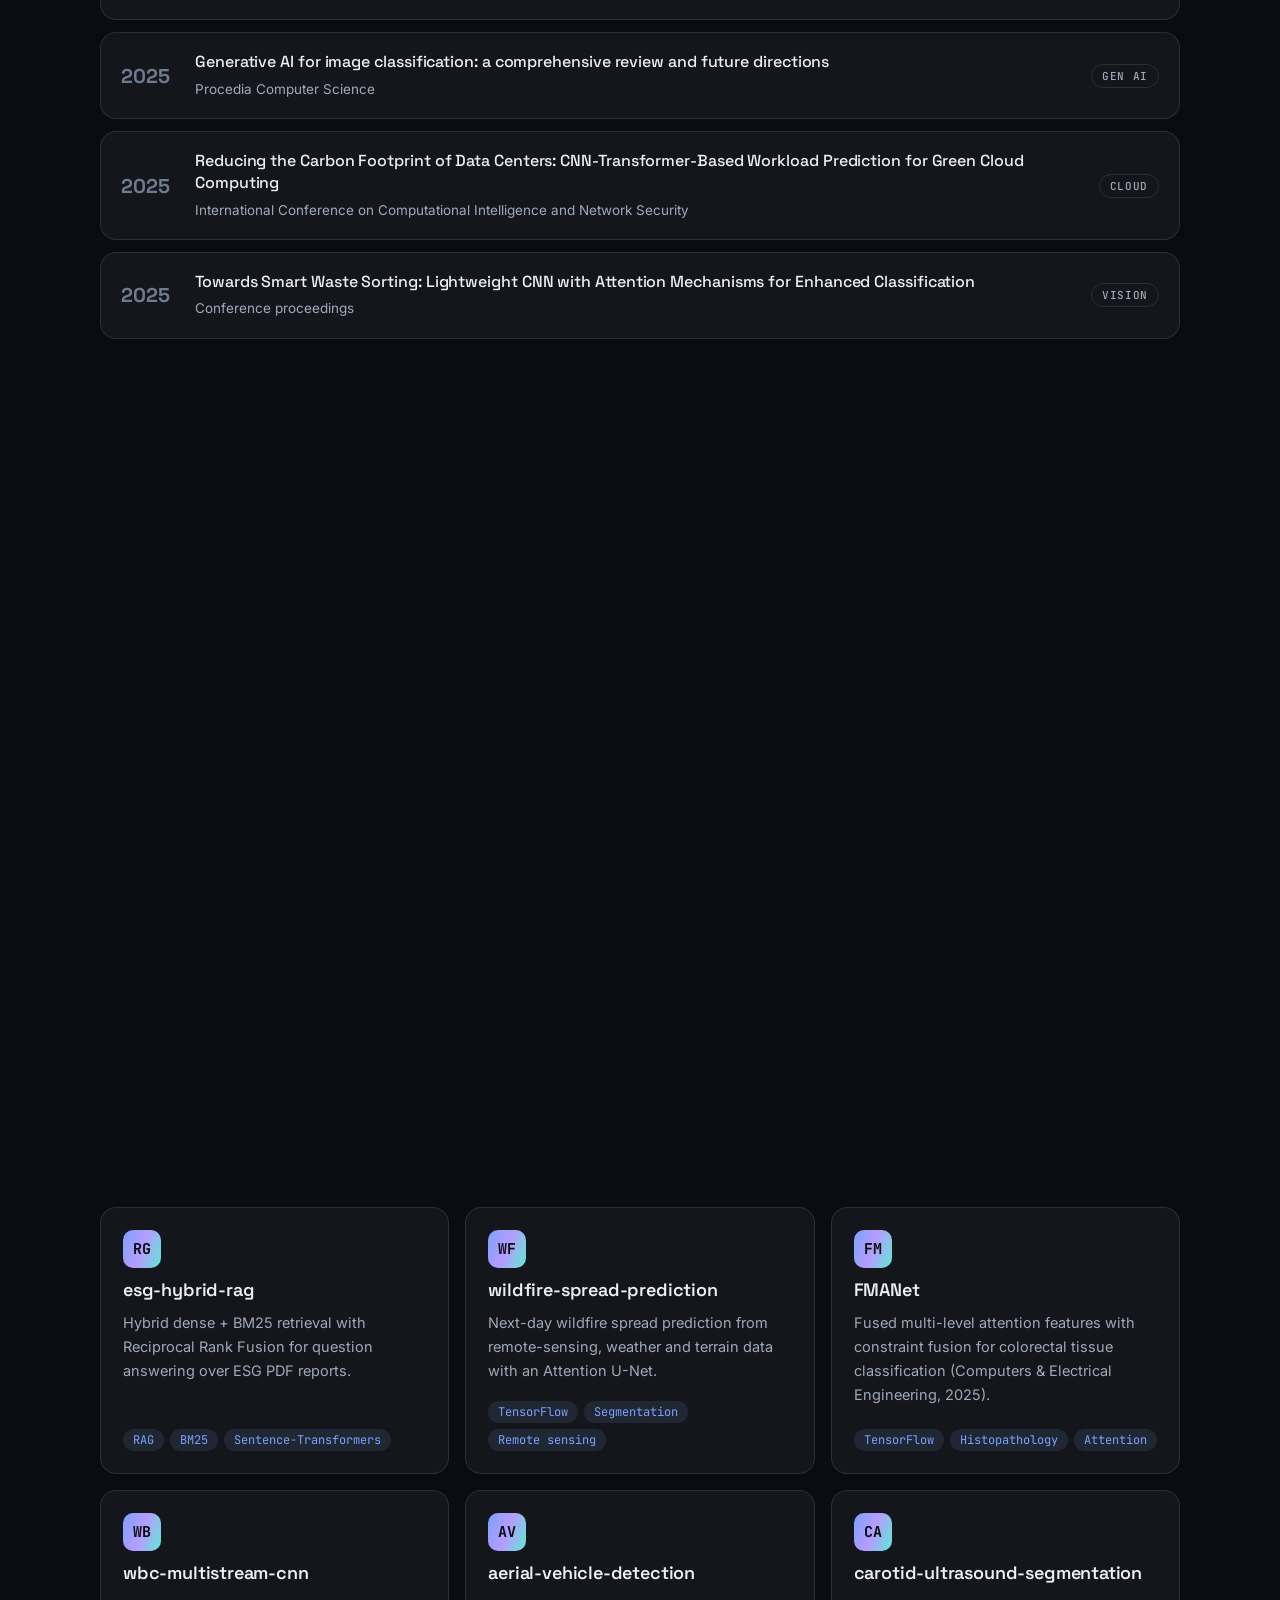
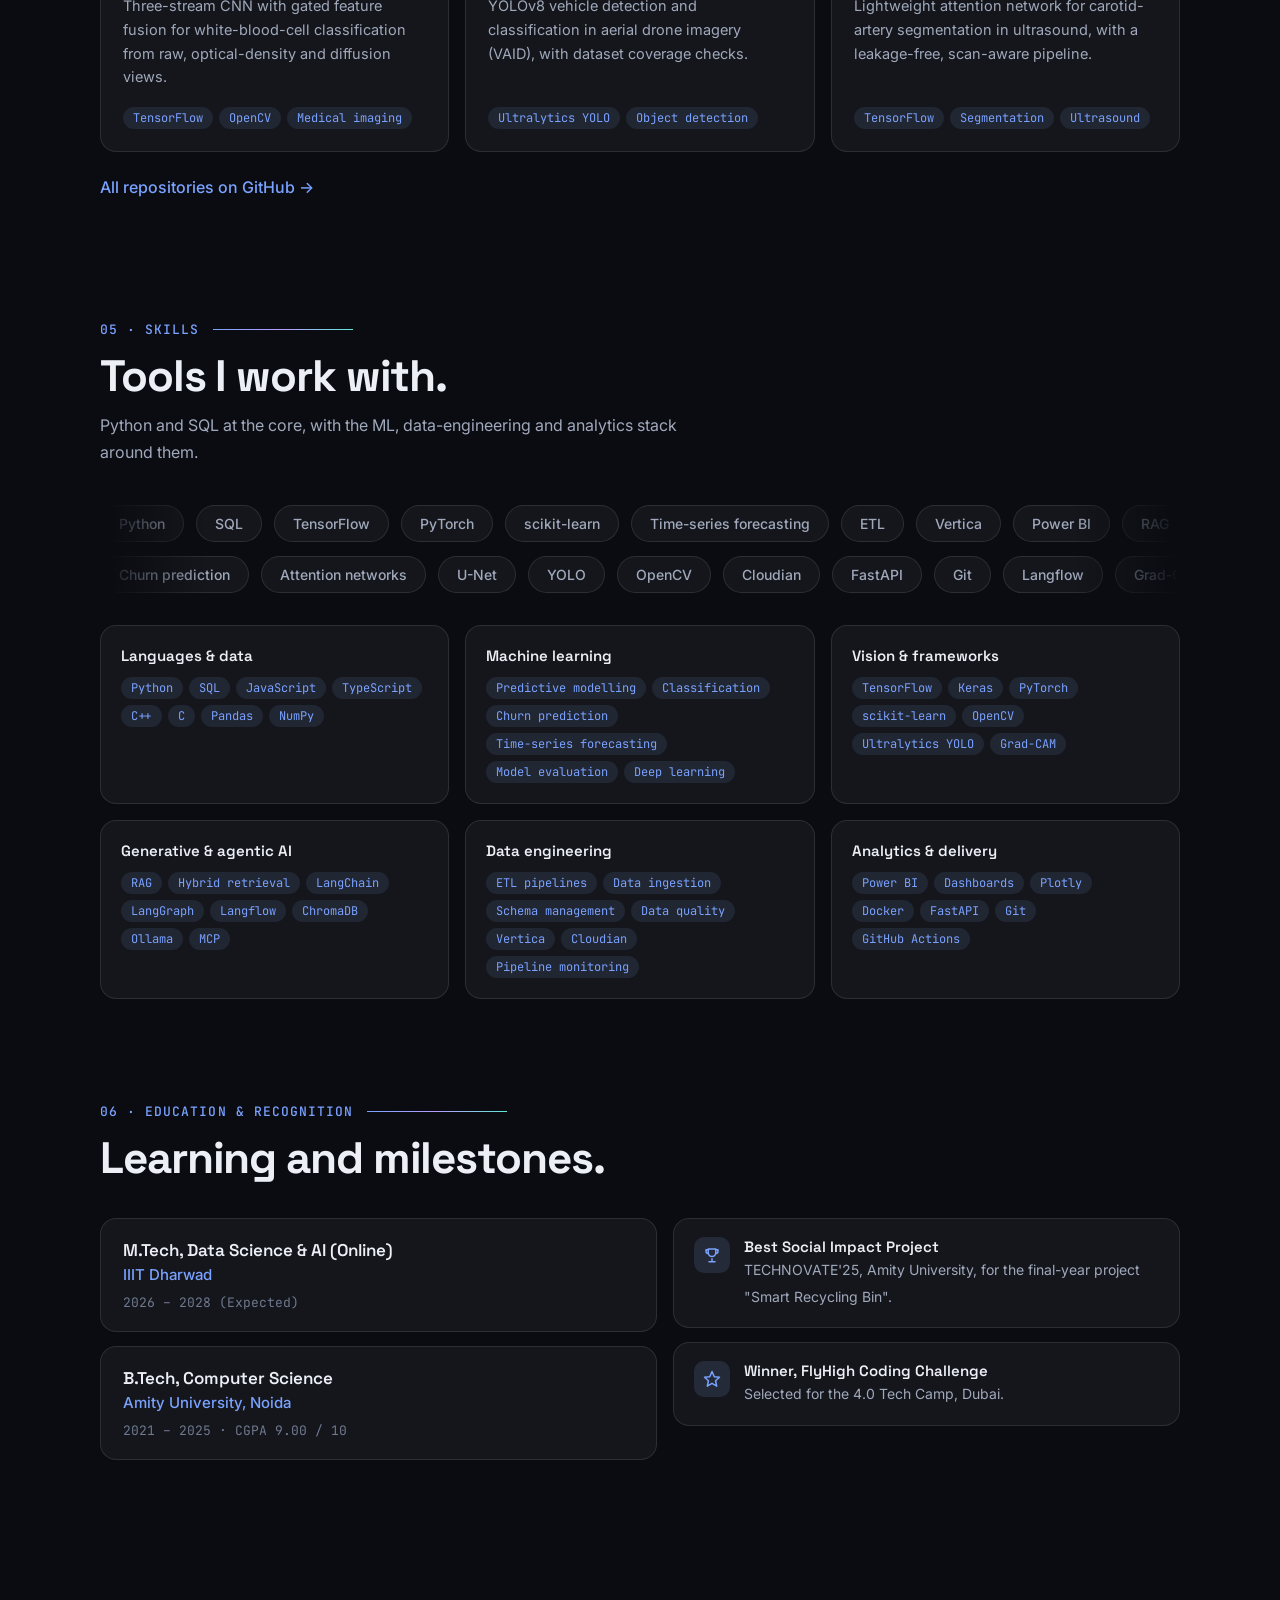
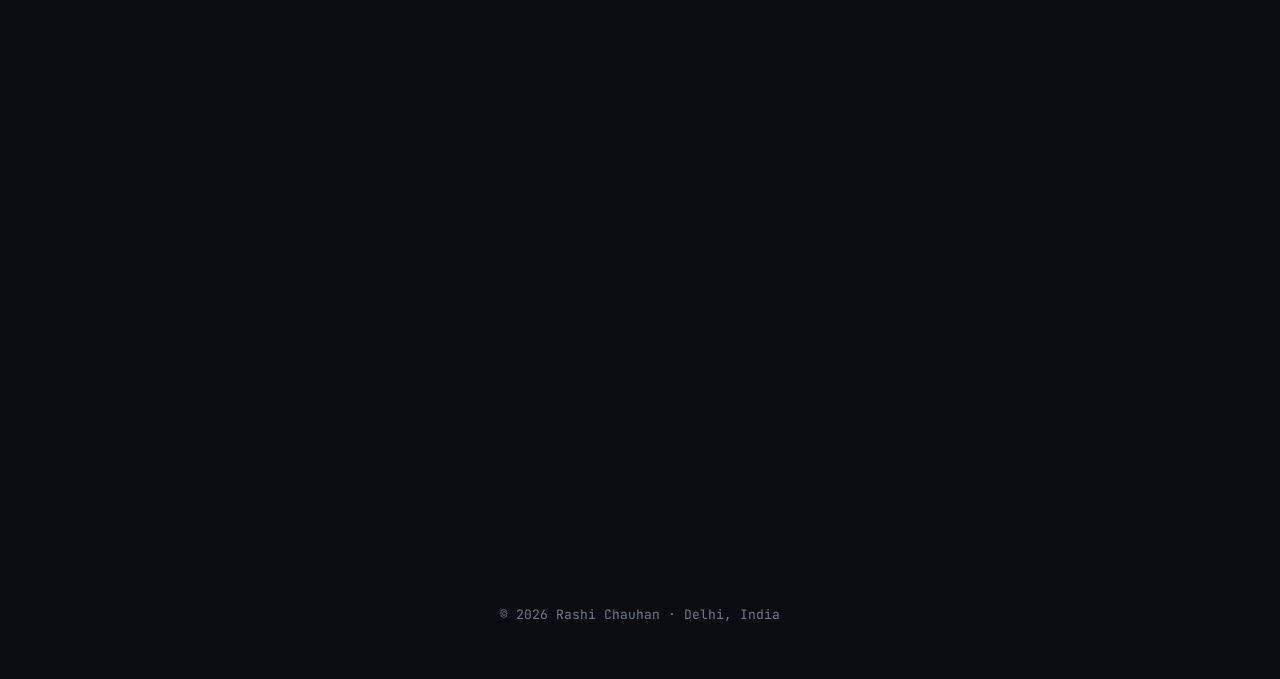
==== commit 7b67153c: "Redesign portfolio with resume content and animated theme Dark-first design with a network canvas he" ====
--- a/index.html
+++ b/index.html
@@ -1,283 +1,745 @@
 <!DOCTYPE html>
-<html lang="en">
+<html lang="en" data-theme="dark">
 <head>
 <meta charset="utf-8">
 <meta name="viewport" content="width=device-width, initial-scale=1">
 <title>Rashi Chauhan | AI/ML Engineer</title>
-<meta name="description" content="Rashi Chauhan, AI/ML Engineer and Technical Consultant at HPE. Production ML, agentic AI, computer vision and published research.">
+<meta name="description" content="Rashi Chauhan, AI/ML Engineer and Technical Consultant at HPE. Forecasting, churn modelling, retrieval systems and published computer-vision research.">
+<meta name="theme-color" content="#0a0c12">
 <meta property="og:title" content="Rashi Chauhan | AI/ML Engineer">
-<meta property="og:description" content="Production ML, agentic AI, computer vision and published research.">
+<meta property="og:description" content="Production ML at HPE and published research in computer vision, deep learning and generative AI.">
 <meta property="og:type" content="website">
+<link rel="preconnect" href="https://fonts.googleapis.com">
+<link rel="preconnect" href="https://fonts.gstatic.com" crossorigin>
+<link href="https://fonts.googleapis.com/css2?family=Inter:wght@400;500;600&family=JetBrains+Mono:wght@400;500&family=Space+Grotesk:wght@500;600;700&display=swap" rel="stylesheet">
+<script type="application/ld+json">
+{"@context":"https://schema.org","@type":"Person","name":"Rashi Chauhan","jobTitle":"AI/ML Engineer, Technical Consultant","worksFor":{"@type":"Organization","name":"Hewlett Packard Enterprise"},"url":"https://rashichauhan67.github.io/Portfolio/","sameAs":["https://github.com/RashiChauhan67","https://linkedin.com/in/rashi-chauhan-67rc","https://scholar.google.com/citations?user=5aJitiMAAAAJ&hl=en"]}
+</script>
 <style>
 :root {
-  --bg: #fbfaf8;
-  --surface: #ffffff;
-  --text: #1f2430;
-  --muted: #5d6573;
-  --line: #e3e0da;
-  --accent: #3f5f8a;
-  --accent-soft: #e8eef6;
-  --focus: #1d4ed8;
-}
-@media (prefers-color-scheme: dark) {
-  :root:not([data-theme="light"]) {
-    --bg: #14171c;
-    --surface: #1b1f26;
-    --text: #e8eaee;
-    --muted: #a3abb8;
-    --line: #2c323c;
-    --accent: #8fb0dc;
-    --accent-soft: #232b38;
-    --focus: #8fb0dc;
-  }
-}
-:root[data-theme="dark"] {
-  --bg: #14171c;
-  --surface: #1b1f26;
-  --text: #e8eaee;
-  --muted: #a3abb8;
-  --line: #2c323c;
-  --accent: #8fb0dc;
-  --accent-soft: #232b38;
-  --focus: #8fb0dc;
+  --bg: #0a0c12;
+  --bg-2: #0e1119;
+  --surface: rgba(255, 255, 255, 0.045);
+  --surface-2: rgba(255, 255, 255, 0.075);
+  --line: rgba(255, 255, 255, 0.10);
+  --text: #eceff6;
+  --muted: #a0a9bb;
+  --faint: #6f7a8f;
+  --a1: #7aa2ff;
+  --a2: #b69cff;
+  --a3: #5eead4;
+  --grad: linear-gradient(110deg, var(--a1), var(--a2) 50%, var(--a3));
+  --node: 150, 180, 255;
+  --blob-a: rgba(122, 162, 255, 0.20);
+  --blob-b: rgba(182, 156, 255, 0.16);
+  --blob-c: rgba(94, 234, 212, 0.11);
+  --on-accent: #0a0c12;
+  --focus: #9db9ff;
+  --radius: 16px;
+  --font-body: "Inter", system-ui, -apple-system, "Segoe UI", Roboto, sans-serif;
+  --font-head: "Space Grotesk", "Inter", system-ui, sans-serif;
+  --font-mono: "JetBrains Mono", ui-monospace, "SF Mono", Menlo, monospace;
+}
+:root[data-theme="light"] {
+  --bg: #f7f6f2;
+  --bg-2: #efede7;
+  --surface: rgba(255, 255, 255, 0.72);
+  --surface-2: rgba(255, 255, 255, 0.95);
+  --line: rgba(20, 25, 40, 0.12);
+  --text: #141824;
+  --muted: #4d566a;
+  --faint: #7a8396;
+  --a1: #2f55d4;
+  --a2: #7a4fd1;
+  --a3: #0d9488;
+  --node: 47, 85, 212;
+  --blob-a: rgba(47, 85, 212, 0.14);
+  --blob-b: rgba(122, 79, 209, 0.12);
+  --blob-c: rgba(13, 148, 136, 0.10);
+  --on-accent: #ffffff;
+  --focus: #2f55d4;
 }
 * { box-sizing: border-box; }
-html { scroll-behavior: smooth; }
+html { scroll-behavior: smooth; scroll-padding-top: 72px; }
 body {
   margin: 0;
   background: var(--bg);
   color: var(--text);
-  font: 16px/1.6 system-ui, -apple-system, "Segoe UI", Roboto, sans-serif;
-}
-a { color: var(--accent); text-decoration: none; }
-a:hover { text-decoration: underline; }
-a:focus-visible, button:focus-visible { outline: 2px solid var(--focus); outline-offset: 2px; border-radius: 4px; }
-.wrap { max-width: 880px; margin: 0 auto; padding: 0 16px; }
+  font: 16px/1.65 var(--font-body);
+  -webkit-font-smoothing: antialiased;
+  overflow-x: hidden;
+}
+a { color: inherit; text-decoration: none; }
+a:focus-visible, button:focus-visible { outline: 2px solid var(--focus); outline-offset: 3px; border-radius: 8px; }
+::selection { background: rgba(122, 162, 255, 0.35); }
+.wrap { width: min(1080px, 100% - 32px); margin-inline: auto; }
+
+/* ---------- ambient background ---------- */
+.ambient { position: fixed; inset: 0; z-index: -2; background: var(--bg); overflow: hidden; }
+.ambient i {
+  position: absolute; width: 60vmax; height: 60vmax; border-radius: 50%;
+  filter: blur(90px); will-change: transform;
+}
+.ambient i:nth-child(1) { background: var(--blob-a); top: -22vmax; left: -14vmax; animation: drift1 26s ease-in-out infinite alternate; }
+.ambient i:nth-child(2) { background: var(--blob-b); top: 18vmax; right: -24vmax; animation: drift2 32s ease-in-out infinite alternate; }
+.ambient i:nth-child(3) { background: var(--blob-c); bottom: -26vmax; left: 12vmax; animation: drift3 38s ease-in-out infinite alternate; }
+@keyframes drift1 { to { transform: translate(14vmax, 10vmax) scale(1.1); } }
+@keyframes drift2 { to { transform: translate(-12vmax, 8vmax) scale(0.9); } }
+@keyframes drift3 { to { transform: translate(10vmax, -10vmax) scale(1.15); } }
+.grain {
+  position: fixed; inset: 0; z-index: -1; pointer-events: none; opacity: 0.05;
+  background-image: url("data:image/svg+xml;utf8,<svg xmlns='http://www.w3.org/2000/svg' width='160' height='160'><filter id='n'><feTurbulence type='fractalNoise' baseFrequency='0.9' numOctaves='2' stitchTiles='stitch'/></filter><rect width='100%' height='100%' filter='url(%23n)'/></svg>");
+}
+.cursor-glow {
+  position: fixed; left: 0; top: 0; width: 420px; height: 420px; margin: -210px 0 0 -210px;
+  border-radius: 50%; pointer-events: none; z-index: -1; opacity: 0;
+  background: radial-gradient(circle, rgba(var(--node), 0.14), transparent 65%);
+  transition: opacity 0.4s;
+}
+.progress {
+  position: fixed; top: 0; left: 0; right: 0; height: 3px; z-index: 60;
+  background: var(--grad); transform: scaleX(0); transform-origin: left;
+}
+
+/* ---------- header ---------- */
 header.top {
-  position: sticky; top: 0; z-index: 10;
-  background: color-mix(in srgb, var(--bg) 92%, transparent);
-  backdrop-filter: blur(6px);
+  position: sticky; top: 0; z-index: 50;
+  background: color-mix(in srgb, var(--bg) 70%, transparent);
+  backdrop-filter: blur(14px) saturate(140%);
+  -webkit-backdrop-filter: blur(14px) saturate(140%);
   border-bottom: 1px solid var(--line);
 }
-header.top .wrap { display: flex; align-items: center; justify-content: space-between; gap: 12px; min-height: 52px; }
-.brand { font-weight: 700; color: var(--text); white-space: nowrap; }
-nav { display: flex; gap: 4px 16px; flex-wrap: wrap; align-items: center; font-size: 14px; }
-nav a { color: var(--muted); }
-nav a:hover { color: var(--text); text-decoration: none; }
+header.top .wrap { display: flex; align-items: center; gap: 16px; min-height: 58px; }
+.brand { font: 700 18px var(--font-head); letter-spacing: -0.01em; white-space: nowrap; }
+.brand span { background: var(--grad); -webkit-background-clip: text; background-clip: text; color: transparent; }
+nav { margin-left: auto; display: flex; align-items: center; gap: 2px; overflow-x: auto; scrollbar-width: none; }
+nav::-webkit-scrollbar { display: none; }
+nav a {
+  position: relative; padding: 6px 12px; font-size: 14px; color: var(--muted); white-space: nowrap; border-radius: 999px;
+  transition: color 0.2s, background 0.2s;
+}
+nav a:hover { color: var(--text); }
+nav a.active { color: var(--text); background: var(--surface-2); }
 #theme {
-  background: none; border: 1px solid var(--line); color: var(--muted);
-  border-radius: 6px; padding: 2px 8px; font: inherit; font-size: 13px; cursor: pointer;
-}
-.hero { padding: 64px 0 40px; }
-.hero h1 { font-size: clamp(32px, 6vw, 48px); line-height: 1.15; margin: 0 0 8px; }
-.hero .role { font-size: 20px; color: var(--accent); margin: 0 0 16px; font-weight: 600; }
-.hero p.lead { max-width: 62ch; color: var(--muted); margin: 0 0 24px; font-size: 18px; }
-.links { display: flex; flex-wrap: wrap; gap: 10px; }
+  flex: none; width: 36px; height: 36px; display: grid; place-items: center;
+  background: var(--surface); border: 1px solid var(--line); color: var(--text);
+  border-radius: 50%; cursor: pointer; transition: transform 0.3s, background 0.2s;
+}
+#theme:hover { transform: rotate(25deg); background: var(--surface-2); }
+#theme svg { width: 18px; height: 18px; }
+
+/* ---------- hero ---------- */
+.hero { position: relative; padding: clamp(64px, 12vw, 132px) 0 56px; }
+#net { position: absolute; inset: 0; width: 100%; height: 100%; z-index: -1; opacity: 0.9;
+  mask-image: linear-gradient(to bottom, #000 55%, transparent); -webkit-mask-image: linear-gradient(to bottom, #000 55%, transparent); }
+.status {
+  display: inline-flex; align-items: center; gap: 10px; padding: 6px 14px 6px 10px;
+  border: 1px solid var(--line); border-radius: 999px; background: var(--surface);
+  font: 500 13px var(--font-mono); color: var(--muted); margin-bottom: 28px;
+}
+.status .dot { width: 8px; height: 8px; border-radius: 50%; background: var(--a3); position: relative; }
+.status .dot::after { content: ""; position: absolute; inset: -4px; border-radius: 50%; border: 1px solid var(--a3); animation: ping 2s ease-out infinite; }
+@keyframes ping { from { transform: scale(0.5); opacity: 1; } to { transform: scale(1.8); opacity: 0; } }
+h1.name { margin: 0; font: 700 clamp(46px, 11vw, 112px)/0.98 var(--font-head); letter-spacing: -0.035em; }
+h1.name .line { display: block; overflow: hidden; padding-bottom: 0.08em; }
+h1.name .line > span { display: inline-block; }
+h1.name .grad { background: var(--grad); -webkit-background-clip: text; background-clip: text; color: transparent; background-size: 200% 100%; animation: sheen 8s linear infinite; }
+@keyframes sheen { to { background-position: -200% 0; } }
+.role { margin: 22px 0 0; font: 500 clamp(18px, 3vw, 26px) var(--font-head); color: var(--muted); }
+.role b { font-weight: 600; color: var(--text); }
+.typed { margin: 10px 0 0; font: 400 clamp(15px, 2.4vw, 19px) var(--font-mono); color: var(--a1); min-height: 1.6em; }
+.typed .caret { display: inline-block; width: 2px; height: 1.1em; background: var(--a1); margin-left: 3px; vertical-align: -0.2em; animation: blink 1s steps(1) infinite; }
+@keyframes blink { 50% { opacity: 0; } }
+.lead { max-width: 60ch; margin: 22px 0 0; color: var(--muted); font-size: clamp(16px, 2.2vw, 19px); }
+.cta { display: flex; flex-wrap: wrap; gap: 12px; margin-top: 34px; }
 .btn {
-  display: inline-block; padding: 8px 16px; border-radius: 8px; font-size: 15px;
-  border: 1px solid var(--line); background: var(--surface); color: var(--text);
-}
-.btn.primary { background: var(--accent); border-color: var(--accent); color: #fff; }
-@media (prefers-color-scheme: dark) { :root:not([data-theme="light"]) .btn.primary { color: #14171c; } }
-:root[data-theme="dark"] .btn.primary { color: #14171c; }
-.btn:hover { text-decoration: none; filter: brightness(1.05); }
-section { padding: 36px 0; border-top: 1px solid var(--line); }
-section h2 { font-size: 24px; margin: 0 0 20px; }
-.grid { display: grid; gap: 14px; grid-template-columns: repeat(auto-fill, minmax(260px, 1fr)); }
+  position: relative; display: inline-flex; align-items: center; gap: 8px; padding: 12px 22px; border-radius: 999px;
+  font: 600 15px var(--font-body); border: 1px solid var(--line); background: var(--surface); color: var(--text);
+  transition: transform 0.25s, background 0.25s, border-color 0.25s, box-shadow 0.25s;
+}
+.btn:hover { transform: translateY(-2px); background: var(--surface-2); border-color: rgba(var(--node), 0.5); }
+.btn.primary { background: var(--grad); border-color: transparent; color: var(--on-accent); }
+.btn.primary:hover { box-shadow: 0 10px 30px rgba(var(--node), 0.35); }
+.btn svg { width: 16px; height: 16px; transition: transform 0.25s; }
+.btn:hover svg { transform: translateX(3px); }
+.scroll-hint { margin-top: 56px; display: flex; align-items: center; gap: 10px; color: var(--faint); font: 400 12px var(--font-mono); letter-spacing: 0.1em; text-transform: uppercase; }
+.scroll-hint i { width: 22px; height: 34px; border: 1.5px solid var(--faint); border-radius: 12px; position: relative; }
+.scroll-hint i::after { content: ""; position: absolute; left: 50%; top: 6px; width: 3px; height: 7px; margin-left: -1.5px; border-radius: 2px; background: var(--faint); animation: wheel 1.8s ease-in-out infinite; }
+@keyframes wheel { 0% { transform: translateY(0); opacity: 1; } 70% { transform: translateY(12px); opacity: 0; } 100% { opacity: 0; } }
+
+/* ---------- stats ---------- */
+.stats { display: grid; grid-template-columns: repeat(5, 1fr); gap: 1px; background: var(--line); border: 1px solid var(--line); border-radius: var(--radius); overflow: hidden; }
+.stat { background: var(--bg-2); padding: 22px 18px; }
+:root[data-theme="light"] .stat { background: var(--surface-2); }
+.stat .num { font: 700 clamp(28px, 4vw, 40px)/1.1 var(--font-head); letter-spacing: -0.02em; background: var(--grad); -webkit-background-clip: text; background-clip: text; color: transparent; }
+.stat .lbl { margin-top: 6px; font-size: 13px; color: var(--muted); line-height: 1.4; }
+@media (max-width: 860px) { .stats { grid-template-columns: repeat(2, 1fr); } .stat:last-child { grid-column: 1 / -1; } }
+
+/* ---------- sections ---------- */
+section { padding: clamp(56px, 9vw, 104px) 0 0; }
+.eyebrow { display: flex; align-items: center; gap: 14px; font: 500 13px var(--font-mono); color: var(--a1); letter-spacing: 0.08em; text-transform: uppercase; margin-bottom: 14px; }
+.eyebrow::after { content: ""; height: 1px; flex: 1; max-width: 140px; background: var(--grad); transform: scaleX(0); transform-origin: left; transition: transform 1s 0.2s cubic-bezier(0.2, 0.7, 0.2, 1); }
+.eyebrow.in::after, html:not(.js) .eyebrow::after { transform: scaleX(1); }
+h2.title { margin: 0 0 12px; font: 700 clamp(28px, 5vw, 44px)/1.1 var(--font-head); letter-spacing: -0.025em; }
+.sub { margin: 0 0 40px; color: var(--muted); max-width: 62ch; }
+
+/* reveal */
+.js .reveal { opacity: 0; transform: translateY(26px); transition: opacity 0.8s cubic-bezier(0.2, 0.7, 0.2, 1), transform 0.8s cubic-bezier(0.2, 0.7, 0.2, 1); transition-delay: var(--d, 0s); }
+.js .reveal.in { opacity: 1; transform: none; }
+
+/* glass cards with cursor spotlight */
 .card {
-  background: var(--surface); border: 1px solid var(--line); border-radius: 10px; padding: 16px;
-  display: flex; flex-direction: column; gap: 6px;
-}
-.card h3 { margin: 0; font-size: 17px; }
-.card p { margin: 0; color: var(--muted); font-size: 15px; }
-.tags { display: flex; flex-wrap: wrap; gap: 6px; margin-top: auto; padding-top: 6px; }
-.tag { font-size: 12px; padding: 2px 8px; border-radius: 999px; background: var(--accent-soft); color: var(--accent); }
-.badge { font-size: 12px; color: var(--muted); }
-ul.plain { list-style: none; margin: 0; padding: 0; display: grid; gap: 14px; }
-ul.plain li { background: var(--surface); border: 1px solid var(--line); border-radius: 10px; padding: 14px 16px; }
-ul.plain .title { font-weight: 600; }
-ul.plain .meta { color: var(--muted); font-size: 14px; }
-.skills { display: grid; gap: 12px; }
-.skills div.row { display: grid; grid-template-columns: 170px 1fr; gap: 8px 16px; align-items: baseline; }
-.skills .label { font-weight: 600; }
-.skills .items { color: var(--muted); }
-@media (max-width: 600px) { .skills div.row { grid-template-columns: 1fr; gap: 2px; } }
-.timeline { display: grid; gap: 14px; }
-.timeline .item { display: grid; grid-template-columns: 110px 1fr; gap: 8px 16px; }
-.timeline .when { color: var(--muted); font-size: 14px; }
-.timeline .what { font-weight: 600; }
-.timeline .where { color: var(--muted); }
-@media (max-width: 600px) { .timeline .item { grid-template-columns: 1fr; gap: 0; } }
-footer { padding: 28px 0 48px; border-top: 1px solid var(--line); color: var(--muted); font-size: 14px; }
+  position: relative; border-radius: var(--radius); background: var(--surface); border: 1px solid var(--line);
+  padding: 22px; overflow: hidden; transition: transform 0.35s cubic-bezier(0.2, 0.7, 0.2, 1), border-color 0.3s, background 0.3s;
+}
+.card::before {
+  content: ""; position: absolute; inset: 0; pointer-events: none; opacity: 0; transition: opacity 0.3s;
+  background: radial-gradient(420px circle at var(--mx, 50%) var(--my, 50%), rgba(var(--node), 0.16), transparent 45%);
+}
+.card:hover { transform: translateY(-4px); border-color: rgba(var(--node), 0.45); background: var(--surface-2); }
+.card:hover::before { opacity: 1; }
+.card > * { position: relative; }
+
+/* about */
+.about { display: grid; grid-template-columns: 1.4fr 1fr; gap: 40px; align-items: start; }
+.about p { margin: 0 0 16px; color: var(--muted); font-size: 17px; }
+.about p strong { color: var(--text); font-weight: 600; }
+.facts { display: grid; gap: 12px; }
+.fact { display: flex; gap: 14px; align-items: baseline; padding: 14px 16px; }
+.fact .k { font: 500 12px var(--font-mono); color: var(--faint); text-transform: uppercase; letter-spacing: 0.08em; min-width: 92px; }
+.fact .v { color: var(--text); font-size: 15px; }
+@media (max-width: 820px) { .about { grid-template-columns: 1fr; gap: 24px; } }
+
+/* timeline */
+.timeline { position: relative; padding-left: 34px; }
+.timeline .rail { position: absolute; left: 7px; top: 8px; bottom: 8px; width: 2px; background: var(--line); border-radius: 2px; }
+.timeline .rail i { position: absolute; left: 0; top: 0; width: 100%; height: 0; background: var(--grad); border-radius: 2px; }
+.job { position: relative; margin-bottom: 22px; }
+.job::before {
+  content: ""; position: absolute; left: -34px; top: 26px; width: 16px; height: 16px; border-radius: 50%;
+  background: var(--bg); border: 2px solid var(--a1); box-shadow: 0 0 0 4px rgba(var(--node), 0.14);
+}
+.job .head { display: flex; flex-wrap: wrap; justify-content: space-between; gap: 4px 20px; align-items: baseline; }
+.job h3 { margin: 0; font: 600 20px var(--font-head); letter-spacing: -0.01em; }
+.job .org { color: var(--a1); font-weight: 500; }
+.job .when { font: 400 13px var(--font-mono); color: var(--faint); }
+.job ul { margin: 14px 0 0; padding: 0; list-style: none; display: grid; gap: 10px; }
+.job li { position: relative; padding-left: 20px; color: var(--muted); font-size: 15px; }
+.job li::before { content: ""; position: absolute; left: 0; top: 0.72em; width: 8px; height: 1.5px; background: var(--a2); }
+.job li b { color: var(--text); font-weight: 600; }
+
+/* research */
+.chips { display: flex; flex-wrap: wrap; gap: 8px; margin-bottom: 22px; }
+.chip {
+  font: 500 13px var(--font-body); padding: 7px 16px; border-radius: 999px; cursor: pointer;
+  background: var(--surface); border: 1px solid var(--line); color: var(--muted); transition: all 0.25s;
+}
+.chip:hover { color: var(--text); border-color: rgba(var(--node), 0.5); }
+.chip[aria-pressed="true"] { background: var(--grad); border-color: transparent; color: var(--on-accent); }
+.pubs { display: grid; gap: 12px; }
+.pub { display: grid; grid-template-columns: 56px 1fr auto; gap: 18px; align-items: center; padding: 18px 20px; }
+.pub[hidden] { display: none; }
+.pub.pop { animation: pop 0.45s cubic-bezier(0.2, 0.7, 0.2, 1) both; animation-delay: var(--d, 0s); }
+@keyframes pop { from { opacity: 0; transform: translateY(14px) scale(0.98); } }
+.pub .yr { font: 700 20px var(--font-head); color: var(--faint); transition: color 0.3s; }
+.pub:hover .yr { color: var(--a1); }
+.pub .t { font: 500 16px/1.4 var(--font-head); letter-spacing: -0.005em; }
+.pub .m { margin-top: 4px; font-size: 13.5px; color: var(--muted); }
+.pub .tag { font: 500 11px var(--font-mono); letter-spacing: 0.06em; text-transform: uppercase; padding: 4px 10px; border-radius: 999px; border: 1px solid var(--line); color: var(--muted); white-space: nowrap; }
+.pub a.code { color: var(--a1); border-bottom: 1px solid transparent; transition: border-color 0.2s; }
+.pub a.code:hover { border-color: var(--a1); }
+@media (max-width: 640px) { .pub { grid-template-columns: 1fr; gap: 6px; } .pub .tag { justify-self: start; } }
+.more { margin-top: 22px; }
+.more a { color: var(--a1); font-weight: 500; }
+.more a:hover { text-decoration: underline; }
+
+/* projects */
+.grid { display: grid; gap: 16px; grid-template-columns: repeat(auto-fill, minmax(300px, 1fr)); }
+.proj { display: flex; flex-direction: column; gap: 10px; min-height: 210px; }
+.proj .top { display: flex; align-items: center; justify-content: space-between; gap: 10px; }
+.proj .ico { width: 38px; height: 38px; border-radius: 10px; display: grid; place-items: center; background: var(--grad); color: var(--on-accent); font: 700 15px var(--font-mono); }
+.proj .arrow { opacity: 0; transform: translate(-6px, 6px); transition: all 0.3s; color: var(--a1); }
+.proj:hover .arrow { opacity: 1; transform: none; }
+.proj h3 { margin: 0; font: 600 18px var(--font-head); letter-spacing: -0.01em; }
+.proj p { margin: 0; color: var(--muted); font-size: 14.5px; }
+.tags { display: flex; flex-wrap: wrap; gap: 6px; margin-top: auto; padding-top: 8px; }
+.tags span { font: 400 12px var(--font-mono); padding: 3px 10px; border-radius: 999px; background: rgba(var(--node), 0.10); color: var(--a1); }
+.proj::after { content: ""; position: absolute; inset: 0; z-index: 2; }
+
+/* skills */
+.marquee { position: relative; overflow: hidden; margin: 0 0 32px; mask-image: linear-gradient(90deg, transparent, #000 10%, #000 90%, transparent); -webkit-mask-image: linear-gradient(90deg, transparent, #000 10%, #000 90%, transparent); }
+.marquee .track { display: flex; gap: 12px; width: max-content; animation: scroll 42s linear infinite; }
+.marquee.rev .track { animation-direction: reverse; animation-duration: 52s; }
+.marquee:hover .track { animation-play-state: paused; }
+.marquee + .marquee { margin-top: -18px; }
+.pill { font: 500 14px var(--font-body); padding: 9px 18px; border-radius: 999px; background: var(--surface); border: 1px solid var(--line); color: var(--muted); white-space: nowrap; }
+@keyframes scroll { to { transform: translateX(-50%); } }
+.skillgrid { display: grid; gap: 16px; grid-template-columns: repeat(auto-fill, minmax(300px, 1fr)); }
+.skillgrid .card { padding: 20px; }
+.skillgrid h3 { margin: 0 0 12px; font: 600 15px var(--font-head); color: var(--text); }
+.skillgrid .tags { margin: 0; padding: 0; }
+
+/* education */
+.two { display: grid; gap: 16px; grid-template-columns: 1.1fr 1fr; }
+@media (max-width: 820px) { .two { grid-template-columns: 1fr; } }
+.edu { display: grid; gap: 14px; }
+.edu .row { padding: 20px 22px; }
+.edu h3 { margin: 0; font: 600 17px var(--font-head); }
+.edu .sch { color: var(--a1); font-size: 15px; font-weight: 500; margin-top: 2px; }
+.edu .dt { color: var(--faint); font: 400 13px var(--font-mono); margin-top: 6px; }
+.honors { display: grid; gap: 14px; align-content: start; }
+.honors .card { padding: 18px 20px; display: flex; gap: 14px; align-items: flex-start; }
+.honors .ic { flex: none; width: 36px; height: 36px; border-radius: 10px; display: grid; place-items: center; background: rgba(var(--node), 0.12); color: var(--a1); }
+.honors .ic svg { width: 18px; height: 18px; }
+.honors b { display: block; font: 600 15px var(--font-head); }
+.honors span { color: var(--muted); font-size: 14px; }
+
+/* contact */
+.contact { text-align: center; padding: clamp(40px, 7vw, 72px) 20px; border-radius: 28px; position: relative; overflow: hidden;
+  background: radial-gradient(900px circle at 50% 0%, rgba(var(--node), 0.18), transparent 60%), var(--surface); border: 1px solid var(--line); }
+.contact h2 { margin: 0 0 12px; font: 700 clamp(30px, 6vw, 56px)/1.05 var(--font-head); letter-spacing: -0.03em; }
+.contact p { margin: 0 auto 28px; max-width: 52ch; color: var(--muted); }
+.contact .cta { justify-content: center; margin-top: 0; }
+footer { padding: 44px 0 56px; text-align: center; color: var(--faint); font: 400 13px var(--font-mono); }
+
+@media (prefers-reduced-motion: reduce) {
+  *, *::before, *::after { animation-duration: 0.001ms !important; animation-iteration-count: 1 !important; transition-duration: 0.001ms !important; scroll-behavior: auto !important; }
+  .js .reveal { opacity: 1; transform: none; }
+  .marquee .track { animation: none; flex-wrap: wrap; width: auto; justify-content: center; }
+  .marquee .track [aria-hidden="true"] { display: none; }
+}
 </style>
+<script>document.documentElement.classList.add("js");try{var t=localStorage.getItem("theme");if(t==="light"||t==="dark")document.documentElement.setAttribute("data-theme",t);}catch(e){}</script>
 </head>
 <body>
 
+<div class="ambient" aria-hidden="true"><i></i><i></i><i></i></div>
+<div class="grain" aria-hidden="true"></div>
+<div class="cursor-glow" id="glow" aria-hidden="true"></div>
+<div class="progress" id="progress" aria-hidden="true"></div>
+
 <header class="top">
   <div class="wrap">
-    <a class="brand" href="#top">Rashi Chauhan</a>
+    <a class="brand" href="#top" aria-label="Rashi Chauhan, home">Rashi<span>.</span>C</a>
     <nav aria-label="Sections">
       <a href="#about">About</a>
+      <a href="#experience">Experience</a>
       <a href="#research">Research</a>
       <a href="#projects">Projects</a>
       <a href="#skills">Skills</a>
-      <a href="#background">Background</a>
+      <a href="#education">Education</a>
       <a href="#contact">Contact</a>
-      <button id="theme" type="button" aria-label="Toggle colour theme">Theme</button>
     </nav>
+    <button id="theme" type="button" aria-label="Switch between dark and light theme">
+      <svg viewBox="0 0 24 24" fill="none" stroke="currentColor" stroke-width="2" stroke-linecap="round" stroke-linejoin="round" aria-hidden="true"><circle cx="12" cy="12" r="4"/><path d="M12 2v2M12 20v2M4.9 4.9l1.4 1.4M17.7 17.7l1.4 1.4M2 12h2M20 12h2M4.9 19.1l1.4-1.4M17.7 6.3l1.4-1.4"/></svg>
+    </button>
   </div>
 </header>
 
 <main id="top">
+
+  <!-- HERO -->
+  <div class="hero">
+    <canvas id="net" aria-hidden="true"></canvas>
+    <div class="wrap">
+      <div class="status"><span class="dot"></span>Open to research collaborations</div>
+      <h1 class="name" aria-label="Rashi Chauhan">
+        <span class="line"><span class="w">Rashi</span></span>
+        <span class="line"><span class="w grad">Chauhan</span></span>
+      </h1>
+      <p class="role"><b>AI/ML Engineer</b> · Technical Consultant at HPE</p>
+      <p class="typed" aria-live="off"><span id="typed">forecasting pipelines</span><span class="caret" aria-hidden="true"></span></p>
+      <p class="lead">I build machine learning systems that run in production, and publish the research behind them in computer vision, deep learning and generative AI.</p>
+      <div class="cta">
+        <a class="btn primary" href="#experience">See my work <svg viewBox="0 0 24 24" fill="none" stroke="currentColor" stroke-width="2.2" stroke-linecap="round" stroke-linejoin="round" aria-hidden="true"><path d="M5 12h14M13 6l6 6-6 6"/></svg></a>
+        <a class="btn" href="#research">Read the research</a>
+        <a class="btn" href="#contact">Get in touch</a>
+      </div>
+      <div class="scroll-hint" aria-hidden="true"><i></i>Scroll</div>
+    </div>
+  </div>
+
   <div class="wrap">
 
-    <div class="hero">
-      <h1>Rashi Chauhan</h1>
-      <p class="role">AI/ML Engineer · Technical Consultant at HPE</p>
-      <p class="lead">I build machine learning systems that run in production and do research in computer vision, deep learning and generative AI.</p>
-      <div class="links">
-        <a class="btn primary" href="#research">Read my research</a>
-        <a class="btn" href="https://github.com/RashiChauhan67">GitHub</a>
-        <a class="btn" href="https://linkedin.com/in/rashi-chauhan-67rc">LinkedIn</a>
-        <a class="btn" href="https://scholar.google.com/citations?user=5aJitiMAAAAJ&amp;hl=en">Google Scholar</a>
-      </div>
+    <!-- STATS -->
+    <div class="stats reveal" id="stats">
+      <div class="stat"><div class="num" data-count="89" data-prefix="~" data-suffix="%">~89%</div><div class="lbl">Validation accuracy of a customer churn model</div></div>
+      <div class="stat"><div class="num" data-count="92.4" data-decimals="1" data-suffix="%">92.4%</div><div class="lbl">Product-level forecast accuracy, 8 algorithms compared</div></div>
+      <div class="stat"><div class="num" data-count="99.48" data-decimals="2" data-suffix="%">99.48%</div><div class="lbl">Accuracy classifying kidney ailments on CT images</div></div>
+      <div class="stat"><div class="num" data-count="56" data-prefix="~" data-suffix=" h/wk">~56 h/wk</div><div class="lbl">Manual PMO effort removed by workflow automation</div></div>
+      <div class="stat"><div class="num" data-count="11" data-suffix="+">11+</div><div class="lbl">Publications across IEEE, Elsevier and Springer venues</div></div>
     </div>
 
+    <!-- ABOUT -->
     <section id="about">
-      <h2>About</h2>
-      <p>I'm an AI/ML engineer and Technical Consultant at HPE. My work covers production ML, data engineering, automation, forecasting and applied AI systems. Alongside industry work, I do research in computer vision, deep learning and generative AI, published in IEEE, Elsevier and Springer venues.</p>
-      <p>My research focuses on lightweight attention-based networks for medical, agricultural and remote-sensing images. My applied work includes hybrid retrieval (RAG) over long reports and ML pipelines for data platforms.</p>
+      <div class="eyebrow reveal">01 · About</div>
+      <h2 class="title reveal">Data to decisions, end to end.</h2>
+      <div class="about">
+        <div class="reveal">
+          <p>I'm a <strong>Technical Consultant at HPE</strong> working on predictive modelling, time-series forecasting, ETL and business intelligence. Day to day that means moving millions of records between platforms, shipping models people rely on, and automating the manual work around them.</p>
+          <p>Alongside that, I do research in <strong>computer vision, deep learning and generative AI</strong>. My papers cover attention-based networks for medical, agricultural and remote-sensing images, and ML for cloud and financial systems.</p>
+          <p>I care about work that is measurable, reproducible and used.</p>
+        </div>
+        <div class="facts">
+          <div class="card fact reveal" style="--d:.05s"><span class="k">Role</span><span class="v">Technical Consultant, HPE</span></div>
+          <div class="card fact reveal" style="--d:.12s"><span class="k">Studying</span><span class="v">M.Tech, Data Science &amp; AI · IIIT Dharwad</span></div>
+          <div class="card fact reveal" style="--d:.19s"><span class="k">Focus</span><span class="v">Forecasting, retrieval, medical imaging</span></div>
+          <div class="card fact reveal" style="--d:.26s"><span class="k">Based in</span><span class="v">Delhi, India</span></div>
+        </div>
+      </div>
     </section>
 
+    <!-- EXPERIENCE -->
+    <section id="experience">
+      <div class="eyebrow reveal">02 · Experience</div>
+      <h2 class="title reveal">What I've built.</h2>
+      <p class="sub reveal">Impact figures are from my own project reporting. Client names are left out.</p>
+      <div class="timeline" id="timeline">
+        <div class="rail" aria-hidden="true"><i id="rail"></i></div>
+
+        <article class="card job reveal">
+          <div class="head"><h3>Technical Consultant <span class="org">· Hewlett Packard Enterprise</span></h3><span class="when">Aug 2025 – Present · Gurugram</span></div>
+          <ul>
+            <li>Built a four-stage <b>ETL pipeline</b> moving millions of records from Cloudian object storage to Vertica, automating DDL generation and schema updates and cutting manual maintenance by <b>~60%</b>.</li>
+            <li>Developed a <b>customer churn model</b> on quotes, contracts and survey data, reaching <b>~89% validation accuracy</b>.</li>
+            <li>Engineered an automated <b>ID-document masking pipeline</b> with AI-driven quality control and manual verification: masking accuracy up <b>~15%</b>, turnaround down <b>~20%</b>.</li>
+            <li>Strengthened banking <b>analytical pipelines</b> with centralized error handling, unified execution-status tracking and stakeholder notifications, reducing failures by <b>~30%</b>.</li>
+            <li>Built workflow automation tools for the Project Management Office, saving <b>~56 hours</b> of effort per week.</li>
+            <li>Developed a <b>RAG application</b> for natural-language retrieval of technical project documentation, with automated ticket escalation and response using Langflow, MailHog and Zammad.</li>
+          </ul>
+        </article>
+
+        <article class="card job reveal">
+          <div class="head"><h3>AI/ML Internship Trainee <span class="org">· Hewlett Packard Enterprise</span></h3><span class="when">Feb 2025 – Jul 2025 · Gurugram</span></div>
+          <ul>
+            <li>Developed and evaluated a <b>forecasting pipeline across 8 ML algorithms</b> for banking analytics, reaching <b>92.4%</b> product-level accuracy.</li>
+            <li>Built <b>5 Power BI dashboards</b> tracking forecast outputs, actual-versus-predicted trends and product-level performance.</li>
+            <li>Diagnosed and resolved NaN predictions and dimensional mismatches, improving data quality and consistency downstream.</li>
+          </ul>
+        </article>
+
+        <article class="card job reveal">
+          <div class="head"><h3>Summer Research Intern <span class="org">· NIT Raipur</span></h3><span class="when">May 2024 – Jun 2024 · Raipur</span></div>
+          <ul>
+            <li>Designed <b>FMANet</b>, a multi-level fusion network reaching <b>95%</b> accuracy on the Colorectal Histology Dataset and <b>97%</b> on NCT-CRC-HE-100K, outperforming baselines.</li>
+            <li>Proposed an attention-based deep neural network for kidney ailment diagnosis, reaching <b>99.48%</b> accuracy on CT images.</li>
+          </ul>
+        </article>
+
+        <article class="card job reveal">
+          <div class="head"><h3>Data Science Intern <span class="org">· Tata Power Delhi Distribution Limited</span></h3><span class="when">Apr 2024 – May 2024 · New Delhi</span></div>
+          <ul>
+            <li>Developed ML systems for switchgear automation, improving operational efficiency by <b>15%</b>.</li>
+            <li>Built a solar-panel anomaly detection model to flag faults ahead of manual inspection.</li>
+          </ul>
+        </article>
+      </div>
+    </section>
+
+    <!-- RESEARCH -->
     <section id="research">
-      <h2>Selected research</h2>
-      <ul class="plain">
-        <li>
-          <div class="title">Fused multi-level attention features with a constraint fusion network for colorectal tissue classification using histopathological images</div>
-          <div class="meta">Computers and Electrical Engineering, 2025 · <a href="https://github.com/RashiChauhan67/FMANet">Code (FMANet)</a></div>
-        </li>
-        <li>
-          <div class="title">Generative AI for image classification: a comprehensive review and future directions</div>
-          <div class="meta">Procedia Computer Science, 2025</div>
-        </li>
-        <li>
-          <div class="title">Reducing the Carbon Footprint of Data Centers: CNN-Transformer-Based Workload Prediction for Green Cloud Computing</div>
-          <div class="meta">2025</div>
-        </li>
-        <li>
-          <div class="title">Towards Smart Waste Sorting: Lightweight CNN with Attention Mechanisms for Enhanced Classification</div>
-          <div class="meta">2025</div>
-        </li>
-        <li>
-          <div class="title">Cloud-Based SaaS Solutions for Predictive Sales Forecasting in E-Commerce</div>
-          <div class="meta">WCONF, 2025</div>
-        </li>
-        <li>
-          <div class="title">Attention based deep neural network for classification of kidney ailments using CT images</div>
-          <div class="meta">ICCCNT, 2024 · <a href="https://github.com/RashiChauhan67/kidney-ct-attention-cnn">Code</a></div>
-        </li>
-        <li>
-          <div class="title">Plant disease identification using a dual self-attention modified residual-inception network</div>
-          <div class="meta">ICUMT, 2023 · <a href="https://github.com/RashiChauhan67/DARINet">Code (DARINet)</a></div>
-        </li>
-      </ul>
-      <p style="margin-top:16px"><a href="https://scholar.google.com/citations?user=5aJitiMAAAAJ&amp;hl=en">All publications on Google Scholar →</a></p>
+      <div class="eyebrow reveal">03 · Research</div>
+      <h2 class="title reveal">Published work.</h2>
+      <p class="sub reveal">Attention networks for medical and agricultural imaging, generative AI for classification, and ML for cloud and financial systems.</p>
+      <div class="chips reveal" role="group" aria-label="Filter publications">
+        <button class="chip" type="button" data-f="all" aria-pressed="true">All</button>
+        <button class="chip" type="button" data-f="vision" aria-pressed="false">Computer vision</button>
+        <button class="chip" type="button" data-f="genai" aria-pressed="false">Generative AI</button>
+        <button class="chip" type="button" data-f="cloud" aria-pressed="false">Cloud &amp; finance</button>
+      </div>
+      <div class="pubs" id="pubs">
+        <article class="card pub reveal" data-c="vision"><div class="yr">2025</div><div><div class="t">Fused multi-level attention features with a constraint fusion network for colorectal tissue classification using histopathological images</div><div class="m">Computers and Electrical Engineering (Elsevier) · <a class="code" href="https://github.com/RashiChauhan67/FMANet">Code: FMANet</a></div></div><span class="tag">Vision</span></article>
+        <article class="card pub reveal" data-c="genai"><div class="yr">2025</div><div><div class="t">Generative AI for image classification: a comprehensive review and future directions</div><div class="m">Procedia Computer Science</div></div><span class="tag">Gen AI</span></article>
+        <article class="card pub reveal" data-c="cloud"><div class="yr">2025</div><div><div class="t">Reducing the Carbon Footprint of Data Centers: CNN-Transformer-Based Workload Prediction for Green Cloud Computing</div><div class="m">International Conference on Computational Intelligence and Network Security</div></div><span class="tag">Cloud</span></article>
+        <article class="card pub reveal" data-c="vision"><div class="yr">2025</div><div><div class="t">Towards Smart Waste Sorting: Lightweight CNN with Attention Mechanisms for Enhanced Classification</div><div class="m">Conference proceedings</div></div><span class="tag">Vision</span></article>
+        <article class="card pub reveal" data-c="cloud"><div class="yr">2025</div><div><div class="t">Integrating Machine Learning for Optimized Credit Card Processing: Enhancing Acquisition, Approval, and Fraud Detection</div><div class="m">WCONF</div></div><span class="tag">Finance</span></article>
+        <article class="card pub reveal" data-c="cloud"><div class="yr">2025</div><div><div class="t">Optimizing Cloud Resources for Financial Market Prediction: A Machine Learning Study on NVIDIA Stock Data</div><div class="m">WCONF</div></div><span class="tag">Cloud</span></article>
+        <article class="card pub reveal" data-c="cloud"><div class="yr">2025</div><div><div class="t">Cloud-Based SaaS Solutions for Predictive Sales Forecasting in E-Commerce</div><div class="m">WCONF</div></div><span class="tag">Forecasting</span></article>
+        <article class="card pub reveal" data-c="vision"><div class="yr">2024</div><div><div class="t">Attention based deep neural network for classification of kidney ailments using CT images</div><div class="m">ICCCNT · <a class="code" href="https://github.com/RashiChauhan67/kidney-ct-attention-cnn">Code</a></div></div><span class="tag">Vision</span></article>
+        <article class="card pub reveal" data-c="vision"><div class="yr">2023</div><div><div class="t">Plant disease identification using a dual self-attention modified residual-inception network</div><div class="m">IEEE ICUMT · <a class="code" href="https://github.com/RashiChauhan67/DARINet">Code: DARINet</a></div></div><span class="tag">Vision</span></article>
+      </div>
+      <p class="more reveal"><a href="https://scholar.google.com/citations?user=5aJitiMAAAAJ&amp;hl=en">All publications on Google Scholar →</a></p>
     </section>
 
+    <!-- PROJECTS -->
     <section id="projects">
-      <h2>Projects</h2>
+      <div class="eyebrow reveal">04 · Projects</div>
+      <h2 class="title reveal">Open-source work.</h2>
+      <p class="sub reveal">Code for the research above and applied projects. Each repo has its own README and setup steps.</p>
       <div class="grid">
-        <article class="card">
+        <article class="card proj reveal" style="--d:.0s">
+          <div class="top"><div class="ico">RG</div><svg class="arrow" width="20" height="20" viewBox="0 0 24 24" fill="none" stroke="currentColor" stroke-width="2" stroke-linecap="round" stroke-linejoin="round" aria-hidden="true"><path d="M7 17L17 7M8 7h9v9"/></svg></div>
           <h3><a href="https://github.com/RashiChauhan67/esg-hybrid-rag">esg-hybrid-rag</a></h3>
           <p>Hybrid dense + BM25 retrieval with Reciprocal Rank Fusion for question answering over ESG PDF reports.</p>
-          <div class="tags"><span class="tag">RAG</span><span class="tag">BM25</span><span class="tag">Sentence-Transformers</span></div>
-        </article>
-        <article class="card">
+          <div class="tags"><span>RAG</span><span>BM25</span><span>Sentence-Transformers</span></div>
+        </article>
+        <article class="card proj reveal" style="--d:.07s">
+          <div class="top"><div class="ico">WF</div><svg class="arrow" width="20" height="20" viewBox="0 0 24 24" fill="none" stroke="currentColor" stroke-width="2" stroke-linecap="round" stroke-linejoin="round" aria-hidden="true"><path d="M7 17L17 7M8 7h9v9"/></svg></div>
           <h3><a href="https://github.com/RashiChauhan67/wildfire-spread-prediction">wildfire-spread-prediction</a></h3>
           <p>Next-day wildfire spread prediction from remote-sensing, weather and terrain data with an Attention U-Net.</p>
-          <div class="tags"><span class="tag">TensorFlow</span><span class="tag">Segmentation</span><span class="tag">Remote sensing</span></div>
-        </article>
-        <article class="card">
+          <div class="tags"><span>TensorFlow</span><span>Segmentation</span><span>Remote sensing</span></div>
+        </article>
+        <article class="card proj reveal" style="--d:.14s">
+          <div class="top"><div class="ico">FM</div><svg class="arrow" width="20" height="20" viewBox="0 0 24 24" fill="none" stroke="currentColor" stroke-width="2" stroke-linecap="round" stroke-linejoin="round" aria-hidden="true"><path d="M7 17L17 7M8 7h9v9"/></svg></div>
+          <h3><a href="https://github.com/RashiChauhan67/FMANet">FMANet</a></h3>
+          <p>Fused multi-level attention features with constraint fusion for colorectal tissue classification (Computers &amp; Electrical Engineering, 2025).</p>
+          <div class="tags"><span>TensorFlow</span><span>Histopathology</span><span>Attention</span></div>
+        </article>
+        <article class="card proj reveal" style="--d:.0s">
+          <div class="top"><div class="ico">WB</div><svg class="arrow" width="20" height="20" viewBox="0 0 24 24" fill="none" stroke="currentColor" stroke-width="2" stroke-linecap="round" stroke-linejoin="round" aria-hidden="true"><path d="M7 17L17 7M8 7h9v9"/></svg></div>
           <h3><a href="https://github.com/RashiChauhan67/wbc-multistream-cnn">wbc-multistream-cnn</a></h3>
-          <p>Three-stream CNN with gated feature fusion for white-blood-cell classification.</p>
-          <div class="tags"><span class="tag">TensorFlow</span><span class="tag">OpenCV</span><span class="tag">Medical imaging</span></div>
-        </article>
-        <article class="card">
+          <p>Three-stream CNN with gated feature fusion for white-blood-cell classification from raw, optical-density and diffusion views.</p>
+          <div class="tags"><span>TensorFlow</span><span>OpenCV</span><span>Medical imaging</span></div>
+        </article>
+        <article class="card proj reveal" style="--d:.07s">
+          <div class="top"><div class="ico">AV</div><svg class="arrow" width="20" height="20" viewBox="0 0 24 24" fill="none" stroke="currentColor" stroke-width="2" stroke-linecap="round" stroke-linejoin="round" aria-hidden="true"><path d="M7 17L17 7M8 7h9v9"/></svg></div>
           <h3><a href="https://github.com/RashiChauhan67/aerial-vehicle-detection">aerial-vehicle-detection</a></h3>
-          <p>YOLOv8 vehicle detection and classification in aerial drone imagery (VAID).</p>
-          <div class="tags"><span class="tag">Ultralytics YOLO</span><span class="tag">Object detection</span></div>
-        </article>
-        <article class="card">
+          <p>YOLOv8 vehicle detection and classification in aerial drone imagery (VAID), with dataset coverage checks.</p>
+          <div class="tags"><span>Ultralytics YOLO</span><span>Object detection</span></div>
+        </article>
+        <article class="card proj reveal" style="--d:.14s">
+          <div class="top"><div class="ico">CA</div><svg class="arrow" width="20" height="20" viewBox="0 0 24 24" fill="none" stroke="currentColor" stroke-width="2" stroke-linecap="round" stroke-linejoin="round" aria-hidden="true"><path d="M7 17L17 7M8 7h9v9"/></svg></div>
           <h3><a href="https://github.com/RashiChauhan67/carotid-ultrasound-segmentation">carotid-ultrasound-segmentation</a></h3>
-          <p>Lightweight attention network for carotid-artery segmentation in ultrasound images, with a leakage-free, scan-aware pipeline.</p>
-          <div class="tags"><span class="tag">TensorFlow</span><span class="tag">Segmentation</span><span class="tag">Ultrasound</span></div>
-        </article>
-        <article class="card">
-          <h3><a href="https://github.com/RashiChauhan67/Maternal-Health-Risk-Predictor">Maternal-Health-Risk-Predictor</a></h3>
-          <p>Machine-learning web app that predicts maternal health risk levels from clinical inputs.</p>
-          <div class="tags"><span class="tag">Python</span><span class="tag">scikit-learn</span><span class="tag">Web app</span></div>
-        </article>
-      </div>
-      <p style="margin-top:16px"><a href="https://github.com/RashiChauhan67?tab=repositories">More on GitHub →</a></p>
+          <p>Lightweight attention network for carotid-artery segmentation in ultrasound, with a leakage-free, scan-aware pipeline.</p>
+          <div class="tags"><span>TensorFlow</span><span>Segmentation</span><span>Ultrasound</span></div>
+        </article>
+      </div>
+      <p class="more reveal"><a href="https://github.com/RashiChauhan67?tab=repositories">All repositories on GitHub →</a></p>
     </section>
 
+    <!-- SKILLS -->
     <section id="skills">
-      <h2>Skills</h2>
-      <div class="skills">
-        <div class="row"><div class="label">Languages and data</div><div class="items">Python, SQL, JavaScript, TypeScript, C++, C, Pandas, NumPy</div></div>
-        <div class="row"><div class="label">ML and vision</div><div class="items">TensorFlow, Keras, PyTorch, scikit-learn, OpenCV, Ultralytics YOLO, Albumentations</div></div>
-        <div class="row"><div class="label">Methods</div><div class="items">CNNs, attention mechanisms, U-Net segmentation, object detection, Grad-CAM, LIME</div></div>
-        <div class="row"><div class="label">Generative and agentic AI</div><div class="items">LangChain, LangGraph, Gemini API, ChromaDB, RAG, hybrid retrieval, Sentence-Transformers, Ollama, MCP</div></div>
-        <div class="row"><div class="label">Data engineering</div><div class="items">Vertica, Cloudian, ETL, Power BI, Plotly, Matplotlib, Seaborn</div></div>
-        <div class="row"><div class="label">Backend and deployment</div><div class="items">Docker, Docker Compose, FastAPI, REST APIs, PostgreSQL, Next.js</div></div>
-        <div class="row"><div class="label">Tools</div><div class="items">Git, GitHub Actions, pytest, Jupyter, Kaggle, Google Colab</div></div>
+      <div class="eyebrow reveal">05 · Skills</div>
+      <h2 class="title reveal">Tools I work with.</h2>
+      <p class="sub reveal">Python and SQL at the core, with the ML, data-engineering and analytics stack around them.</p>
+
+      <div class="marquee reveal" aria-label="Skills">
+        <div class="track">
+          <span class="pill">Python</span><span class="pill">SQL</span><span class="pill">TensorFlow</span><span class="pill">PyTorch</span><span class="pill">scikit-learn</span><span class="pill">Time-series forecasting</span><span class="pill">ETL</span><span class="pill">Vertica</span><span class="pill">Power BI</span><span class="pill">RAG</span><span class="pill">LangChain</span><span class="pill">Docker</span>
+          <span class="pill" aria-hidden="true">Python</span><span class="pill" aria-hidden="true">SQL</span><span class="pill" aria-hidden="true">TensorFlow</span><span class="pill" aria-hidden="true">PyTorch</span><span class="pill" aria-hidden="true">scikit-learn</span><span class="pill" aria-hidden="true">Time-series forecasting</span><span class="pill" aria-hidden="true">ETL</span><span class="pill" aria-hidden="true">Vertica</span><span class="pill" aria-hidden="true">Power BI</span><span class="pill" aria-hidden="true">RAG</span><span class="pill" aria-hidden="true">LangChain</span><span class="pill" aria-hidden="true">Docker</span>
+        </div>
+      </div>
+      <div class="marquee rev reveal" aria-hidden="true">
+        <div class="track">
+          <span class="pill">Churn prediction</span><span class="pill">Attention networks</span><span class="pill">U-Net</span><span class="pill">YOLO</span><span class="pill">OpenCV</span><span class="pill">Cloudian</span><span class="pill">FastAPI</span><span class="pill">Git</span><span class="pill">Langflow</span><span class="pill">Grad-CAM</span><span class="pill">MCP</span><span class="pill">PostgreSQL</span>
+          <span class="pill" aria-hidden="true">Churn prediction</span><span class="pill" aria-hidden="true">Attention networks</span><span class="pill" aria-hidden="true">U-Net</span><span class="pill" aria-hidden="true">YOLO</span><span class="pill" aria-hidden="true">OpenCV</span><span class="pill" aria-hidden="true">Cloudian</span><span class="pill" aria-hidden="true">FastAPI</span><span class="pill" aria-hidden="true">Git</span><span class="pill" aria-hidden="true">Langflow</span><span class="pill" aria-hidden="true">Grad-CAM</span><span class="pill" aria-hidden="true">MCP</span><span class="pill" aria-hidden="true">PostgreSQL</span>
+        </div>
+      </div>
+
+      <div class="skillgrid">
+        <div class="card reveal"><h3>Languages &amp; data</h3><div class="tags"><span>Python</span><span>SQL</span><span>JavaScript</span><span>TypeScript</span><span>C++</span><span>C</span><span>Pandas</span><span>NumPy</span></div></div>
+        <div class="card reveal" style="--d:.06s"><h3>Machine learning</h3><div class="tags"><span>Predictive modelling</span><span>Classification</span><span>Churn prediction</span><span>Time-series forecasting</span><span>Model evaluation</span><span>Deep learning</span></div></div>
+        <div class="card reveal" style="--d:.12s"><h3>Vision &amp; frameworks</h3><div class="tags"><span>TensorFlow</span><span>Keras</span><span>PyTorch</span><span>scikit-learn</span><span>OpenCV</span><span>Ultralytics YOLO</span><span>Grad-CAM</span></div></div>
+        <div class="card reveal"><h3>Generative &amp; agentic AI</h3><div class="tags"><span>RAG</span><span>Hybrid retrieval</span><span>LangChain</span><span>LangGraph</span><span>Langflow</span><span>ChromaDB</span><span>Ollama</span><span>MCP</span></div></div>
+        <div class="card reveal" style="--d:.06s"><h3>Data engineering</h3><div class="tags"><span>ETL pipelines</span><span>Data ingestion</span><span>Schema management</span><span>Data quality</span><span>Vertica</span><span>Cloudian</span><span>Pipeline monitoring</span></div></div>
+        <div class="card reveal" style="--d:.12s"><h3>Analytics &amp; delivery</h3><div class="tags"><span>Power BI</span><span>Dashboards</span><span>Plotly</span><span>Docker</span><span>FastAPI</span><span>Git</span><span>GitHub Actions</span></div></div>
       </div>
     </section>
 
-    <section id="background">
-      <h2>Background</h2>
-      <div class="timeline">
-        <div class="item"><div class="when">Current</div><div><div class="what">Technical Consultant</div><div class="where">HPE</div></div></div>
-        <div class="item"><div class="when">2023</div><div><div class="what">Machine Learning Intern</div><div class="where">Suvidha Mahila Foundation · maternal risk prediction and data analysis with Python and TensorFlow</div></div></div>
-        <div class="item"><div class="when">Expected</div><div><div class="what">M.Tech, Data Science &amp; AI</div></div></div>
-        <div class="item"><div class="when">2025</div><div><div class="what">B.Tech, Computer Science</div><div class="where">Amity University Noida</div></div></div>
-        <div class="item"><div class="when">2025</div><div><div class="what">NVIDIA Certified Associate</div><div class="where">AI Infrastructure &amp; Operations</div></div></div>
-        <div class="item"><div class="when">2024</div><div><div class="what">CCNA</div><div class="where">Introduction to Networks</div></div></div>
+    <!-- EDUCATION -->
+    <section id="education">
+      <div class="eyebrow reveal">06 · Education &amp; recognition</div>
+      <h2 class="title reveal">Learning and milestones.</h2>
+      <div class="two" style="margin-top:36px">
+        <div class="edu">
+          <div class="card row reveal"><h3>M.Tech, Data Science &amp; AI (Online)</h3><div class="sch">IIIT Dharwad</div><div class="dt">2026 – 2028 (Expected)</div></div>
+          <div class="card row reveal" style="--d:.07s"><h3>B.Tech, Computer Science</h3><div class="sch">Amity University, Noida</div><div class="dt">2021 – 2025 · CGPA 9.00 / 10</div></div>
+          <div class="card row reveal" style="--d:.14s"><h3>NVIDIA-Certified Associate</h3><div class="sch">AI Infrastructure and Operations</div><div class="dt">NVIDIA · 2025</div></div>
+          <div class="card row reveal" style="--d:.21s"><h3>CCNA: Introduction to Networks</h3><div class="sch">Cisco</div><div class="dt">2024</div></div>
+        </div>
+        <div class="honors">
+          <div class="card reveal"><span class="ic"><svg viewBox="0 0 24 24" fill="none" stroke="currentColor" stroke-width="2" stroke-linecap="round" stroke-linejoin="round" aria-hidden="true"><path d="M8 21h8M12 17v4M7 4h10v5a5 5 0 0 1-10 0V4zM17 5h3v2a3 3 0 0 1-3 3M7 5H4v2a3 3 0 0 0 3 3"/></svg></span><div><b>Best Social Impact Project</b><span>TECHNOVATE'25, Amity University, for the final-year project "Smart Recycling Bin".</span></div></div>
+          <div class="card reveal" style="--d:.07s"><span class="ic"><svg viewBox="0 0 24 24" fill="none" stroke="currentColor" stroke-width="2" stroke-linecap="round" stroke-linejoin="round" aria-hidden="true"><path d="M12 2l3 7 7 .6-5.3 4.7 1.6 7.2L12 17.8 5.7 21.5l1.6-7.2L2 9.6 9 9z"/></svg></span><div><b>Winner, FlyHigh Coding Challenge</b><span>Selected for the 4.0 Tech Camp, Dubai.</span></div></div>
+          <div class="card reveal" style="--d:.14s"><span class="ic"><svg viewBox="0 0 24 24" fill="none" stroke="currentColor" stroke-width="2" stroke-linecap="round" stroke-linejoin="round" aria-hidden="true"><circle cx="12" cy="9" r="6"/><path d="M8.5 14.5L7 22l5-3 5 3-1.5-7.5"/></svg></span><div><b>2nd Place, Technopreneur Hackathon</b><span>4.0 Tech Camp, Dubai.</span></div></div>
+        </div>
       </div>
     </section>
 
+    <!-- CONTACT -->
     <section id="contact">
-      <h2>Contact</h2>
-      <p>I'm open to research collaborations and to conversations about applied ML work.</p>
-      <div class="links">
-        <a class="btn primary" href="mailto:rashichauhan67@gmail.com">rashichauhan67@gmail.com</a>
-        <a class="btn" href="https://linkedin.com/in/rashi-chauhan-67rc">LinkedIn</a>
-        <a class="btn" href="https://github.com/RashiChauhan67">GitHub</a>
+      <div class="contact reveal">
+        <h2>Let's build something.</h2>
+        <p>I'm open to research collaborations and to conversations about applied ML, forecasting and retrieval work.</p>
+        <div class="cta">
+          <a class="btn primary" href="mailto:rashichauhan67@gmail.com">rashichauhan67@gmail.com</a>
+          <a class="btn" href="https://linkedin.com/in/rashi-chauhan-67rc">LinkedIn</a>
+          <a class="btn" href="https://github.com/RashiChauhan67">GitHub</a>
+          <a class="btn" href="https://scholar.google.com/citations?user=5aJitiMAAAAJ&amp;hl=en">Google Scholar</a>
+        </div>
       </div>
     </section>
 
   </div>
 </main>
 
-<footer>
-  <div class="wrap">© <span id="year">2026</span> Rashi Chauhan</div>
-</footer>
+<footer><div class="wrap">© <span id="year">2026</span> Rashi Chauhan · Delhi, India</div></footer>
 
 <script>
 (function () {
-  var root = document.documentElement;
-  try {
-    var saved = localStorage.getItem("theme");
-    if (saved === "light" || saved === "dark") root.setAttribute("data-theme", saved);
-  } catch (e) {}
-  document.getElementById("theme").addEventListener("click", function () {
-    var dark = root.getAttribute("data-theme") === "dark" ||
-      (!root.getAttribute("data-theme") && window.matchMedia("(prefers-color-scheme: dark)").matches);
-    var next = dark ? "light" : "dark";
+  "use strict";
+  var doc = document, root = doc.documentElement;
+  var reduce = window.matchMedia("(prefers-reduced-motion: reduce)").matches;
+  var $ = function (s, c) { return (c || doc).querySelector(s); };
+  var $$ = function (s, c) { return Array.prototype.slice.call((c || doc).querySelectorAll(s)); };
+
+  /* theme toggle */
+  $("#theme").addEventListener("click", function () {
+    var next = root.getAttribute("data-theme") === "dark" ? "light" : "dark";
     root.setAttribute("data-theme", next);
     try { localStorage.setItem("theme", next); } catch (e) {}
+    var m = doc.querySelector('meta[name="theme-color"]');
+    if (m) m.setAttribute("content", next === "dark" ? "#0a0c12" : "#f7f6f2");
   });
-  document.getElementById("year").textContent = new Date().getFullYear();
+  $("#year").textContent = new Date().getFullYear();
+
+  /* scroll progress, rail and active nav */
+  var bar = $("#progress"), rail = $("#rail"), tl = $("#timeline");
+  var links = $$("nav a"), sections = links.map(function (a) { return $(a.getAttribute("href")); });
+  function onScroll() {
+    var h = root.scrollHeight - window.innerHeight;
+    bar.style.transform = "scaleX(" + (h > 0 ? Math.min(1, window.scrollY / h) : 0) + ")";
+    if (tl && rail) {
+      var r = tl.getBoundingClientRect();
+      var p = (window.innerHeight * 0.6 - r.top) / r.height;
+      rail.style.height = Math.max(0, Math.min(1, p)) * 100 + "%";
+    }
+    var cur = -1, y = window.innerHeight * 0.35;
+    sections.forEach(function (s, i) { if (s && s.getBoundingClientRect().top <= y) cur = i; });
+    links.forEach(function (a, i) {
+      var on = i === cur; a.classList.toggle("active", on);
+      if (on) a.setAttribute("aria-current", "true"); else a.removeAttribute("aria-current");
+    });
+  }
+  window.addEventListener("scroll", onScroll, { passive: true });
+  window.addEventListener("resize", onScroll);
+  onScroll();
+
+  /* reveal on scroll */
+  var reveals = $$(".reveal, .eyebrow");
+  if (reduce || !("IntersectionObserver" in window)) {
+    reveals.forEach(function (el) { el.classList.add("in"); });
+  } else {
+    var io = new IntersectionObserver(function (es) {
+      es.forEach(function (e) { if (e.isIntersecting) { e.target.classList.add("in"); io.unobserve(e.target); } });
+    }, { threshold: 0.12, rootMargin: "0px 0px -6% 0px" });
+    reveals.forEach(function (el) { io.observe(el); });
+  }
+
+  /* hero name: slide-up entrance */
+  if (!reduce && root.classList.contains("js")) {
+    $$("h1.name .w").forEach(function (w, i) {
+      w.animate([{ transform: "translateY(110%)" }, { transform: "none" }],
+        { duration: 900, delay: 120 + i * 140, easing: "cubic-bezier(.2,.7,.2,1)", fill: "backwards" });
+    });
+  }
+
+  /* count-up stats */
+  function fmt(n, d) { return n.toFixed(d || 0); }
+  var counters = $$("[data-count]");
+  function runCount(el) {
+    var end = parseFloat(el.dataset.count), d = parseInt(el.dataset.decimals || "0", 10);
+    var pre = el.dataset.prefix || "", suf = el.dataset.suffix || "";
+    if (reduce) { el.textContent = pre + fmt(end, d) + suf; return; }
+    var t0 = null, dur = 1600;
+    function step(t) {
+      if (t0 === null) t0 = t;
+      var p = Math.min(1, (t - t0) / dur), e = 1 - Math.pow(1 - p, 3);
+      el.textContent = pre + fmt(end * e, d) + suf;
+      if (p < 1) requestAnimationFrame(step);
+    }
+    requestAnimationFrame(step);
+  }
+  if ("IntersectionObserver" in window && !reduce) {
+    var co = new IntersectionObserver(function (es) {
+      es.forEach(function (e) { if (e.isIntersecting) { runCount(e.target); co.unobserve(e.target); } });
+    }, { threshold: 0.6 });
+    counters.forEach(function (c) { c.textContent = (c.dataset.prefix || "") + fmt(0, parseInt(c.dataset.decimals || "0", 10)) + (c.dataset.suffix || ""); co.observe(c); });
+  }
+
+  /* typed role line */
+  var typedEl = $("#typed");
+  var phrases = ["forecasting pipelines", "customer churn models", "retrieval systems (RAG)", "medical-imaging networks", "ETL at scale"];
+  if (!reduce) {
+    var pi = 0, ci = 0, del = false;
+    (function tick() {
+      var full = phrases[pi];
+      typedEl.textContent = full.slice(0, ci);
+      var wait = del ? 28 : 62;
+      if (!del && ci === full.length) { del = true; wait = 1500; }
+      else if (del && ci === 0) { del = false; pi = (pi + 1) % phrases.length; wait = 350; }
+      else ci += del ? -1 : 1;
+      setTimeout(tick, wait);
+    })();
+  }
+
+  /* card spotlight + cursor glow */
+  var fine = window.matchMedia("(hover: hover) and (pointer: fine)").matches;
+  if (fine && !reduce) {
+    doc.addEventListener("pointermove", function (e) {
+      var g = $("#glow"); g.style.opacity = "1"; g.style.transform = "translate(" + e.clientX + "px," + e.clientY + "px)";
+      var c = e.target.closest ? e.target.closest(".card") : null;
+      if (c) { var r = c.getBoundingClientRect(); c.style.setProperty("--mx", (e.clientX - r.left) + "px"); c.style.setProperty("--my", (e.clientY - r.top) + "px"); }
+    }, { passive: true });
+    doc.addEventListener("pointerleave", function () { $("#glow").style.opacity = "0"; });
+  }
+
+  /* publication filter */
+  var chips = $$(".chip"), pubs = $$(".pub");
+  chips.forEach(function (chip) {
+    chip.addEventListener("click", function () {
+      var f = chip.dataset.f;
+      chips.forEach(function (c) { c.setAttribute("aria-pressed", c === chip ? "true" : "false"); });
+      var n = 0;
+      pubs.forEach(function (p) {
+        var show = f === "all" || p.dataset.c === f;
+        p.hidden = !show;
+        p.classList.remove("pop");
+        if (show) { p.classList.add("in"); p.style.setProperty("--d", (n++ * 0.05) + "s"); void p.offsetWidth; if (!reduce) p.classList.add("pop"); }
+      });
+    });
+  });
+
+  /* neural-network canvas */
+  var cv = $("#net"), ctx = cv.getContext("2d"), nodes = [], W = 0, H = 0, dpr = 1, mouse = { x: -999, y: -999 }, running = true, raf = 0;
+  function size() {
+    var r = cv.getBoundingClientRect(); dpr = Math.min(2, window.devicePixelRatio || 1);
+    W = r.width; H = r.height; cv.width = W * dpr; cv.height = H * dpr; ctx.setTransform(dpr, 0, 0, dpr, 0, 0);
+    var count = Math.round(Math.min(90, Math.max(28, (W * H) / 16000)));
+    nodes = [];
+    for (var i = 0; i < count; i++) nodes.push({ x: Math.random() * W, y: Math.random() * H, vx: (Math.random() - 0.5) * 0.32, vy: (Math.random() - 0.5) * 0.32, r: Math.random() * 1.6 + 0.8 });
+  }
+  function rgb() { var s = getComputedStyle(root).getPropertyValue("--node").trim(); return s || "150,180,255"; }
+  function draw() {
+    ctx.clearRect(0, 0, W, H);
+    var col = rgb(), maxD = 140, i, j, a, b, dx, dy, d;
+    for (i = 0; i < nodes.length; i++) {
+      a = nodes[i];
+      if (!reduce) {
+        a.x += a.vx; a.y += a.vy;
+        if (a.x < 0 || a.x > W) a.vx *= -1;
+        if (a.y < 0 || a.y > H) a.vy *= -1;
+        dx = a.x - mouse.x; dy = a.y - mouse.y; d = Math.sqrt(dx * dx + dy * dy);
+        if (d < 120 && d > 0) { a.x += (dx / d) * 0.6; a.y += (dy / d) * 0.6; }
+      }
+      for (j = i + 1; j < nodes.length; j++) {
+        b = nodes[j]; dx = a.x - b.x; dy = a.y - b.y; d = Math.sqrt(dx * dx + dy * dy);
+        if (d < maxD) { ctx.strokeStyle = "rgba(" + col + "," + (0.22 * (1 - d / maxD)).toFixed(3) + ")"; ctx.lineWidth = 1; ctx.beginPath(); ctx.moveTo(a.x, a.y); ctx.lineTo(b.x, b.y); ctx.stroke(); }
+      }
+      ctx.fillStyle = "rgba(" + col + ",0.75)"; ctx.beginPath(); ctx.arc(a.x, a.y, a.r, 0, 6.2832); ctx.fill();
+    }
+    if (!reduce && running) raf = requestAnimationFrame(draw);
+  }
+  size(); draw();
+  window.addEventListener("resize", function () { size(); if (reduce) draw(); });
+  cv.parentNode.addEventListener("pointermove", function (e) { var r = cv.getBoundingClientRect(); mouse.x = e.clientX - r.left; mouse.y = e.clientY - r.top; }, { passive: true });
+  cv.parentNode.addEventListener("pointerleave", function () { mouse.x = mouse.y = -999; });
+  if ("IntersectionObserver" in window && !reduce) {
+    new IntersectionObserver(function (es) {
+      running = es[0].isIntersecting; cancelAnimationFrame(raf); if (running) draw();
+    }).observe(cv);
+  }
+  doc.addEventListener("visibilitychange", function () { if (reduce) return; running = !doc.hidden; cancelAnimationFrame(raf); if (running) draw(); });
+  $("#theme").addEventListener("click", function () { if (reduce) setTimeout(draw, 0); });
 })();
 </script>
 </body>
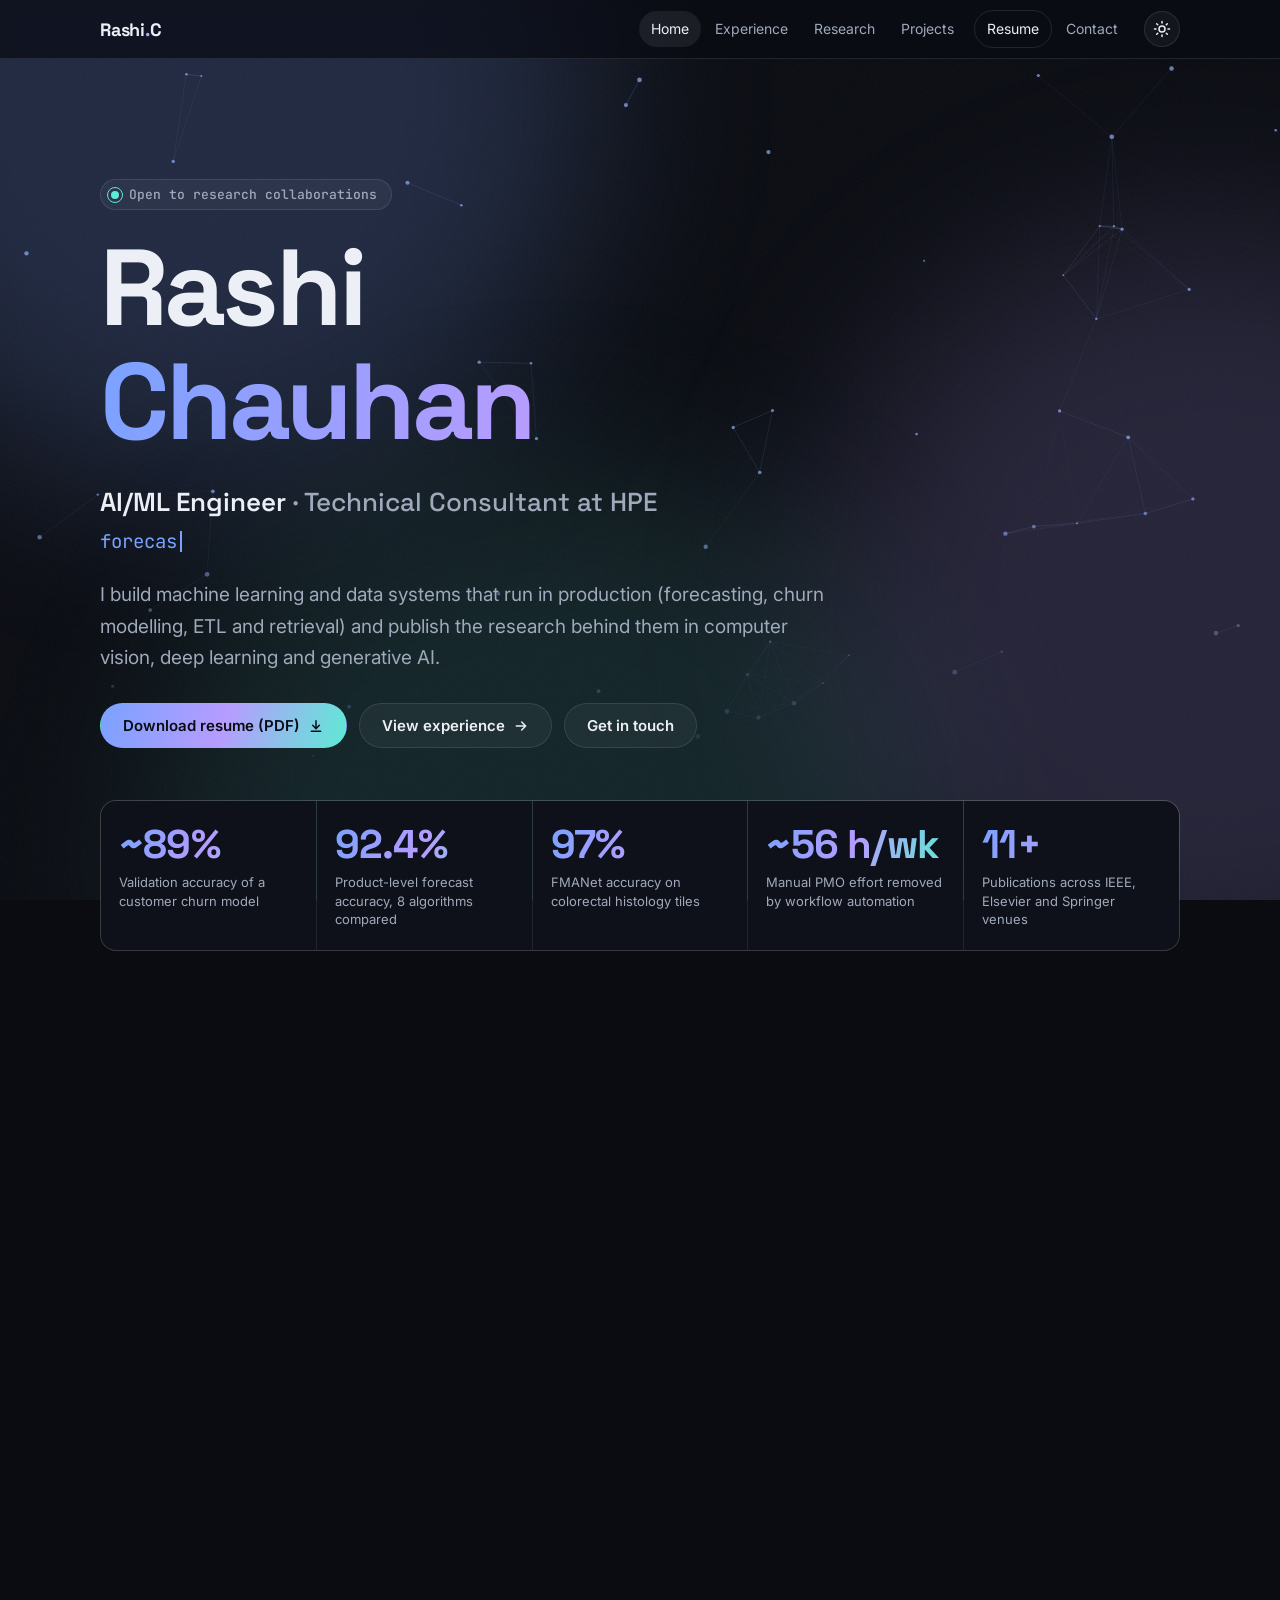
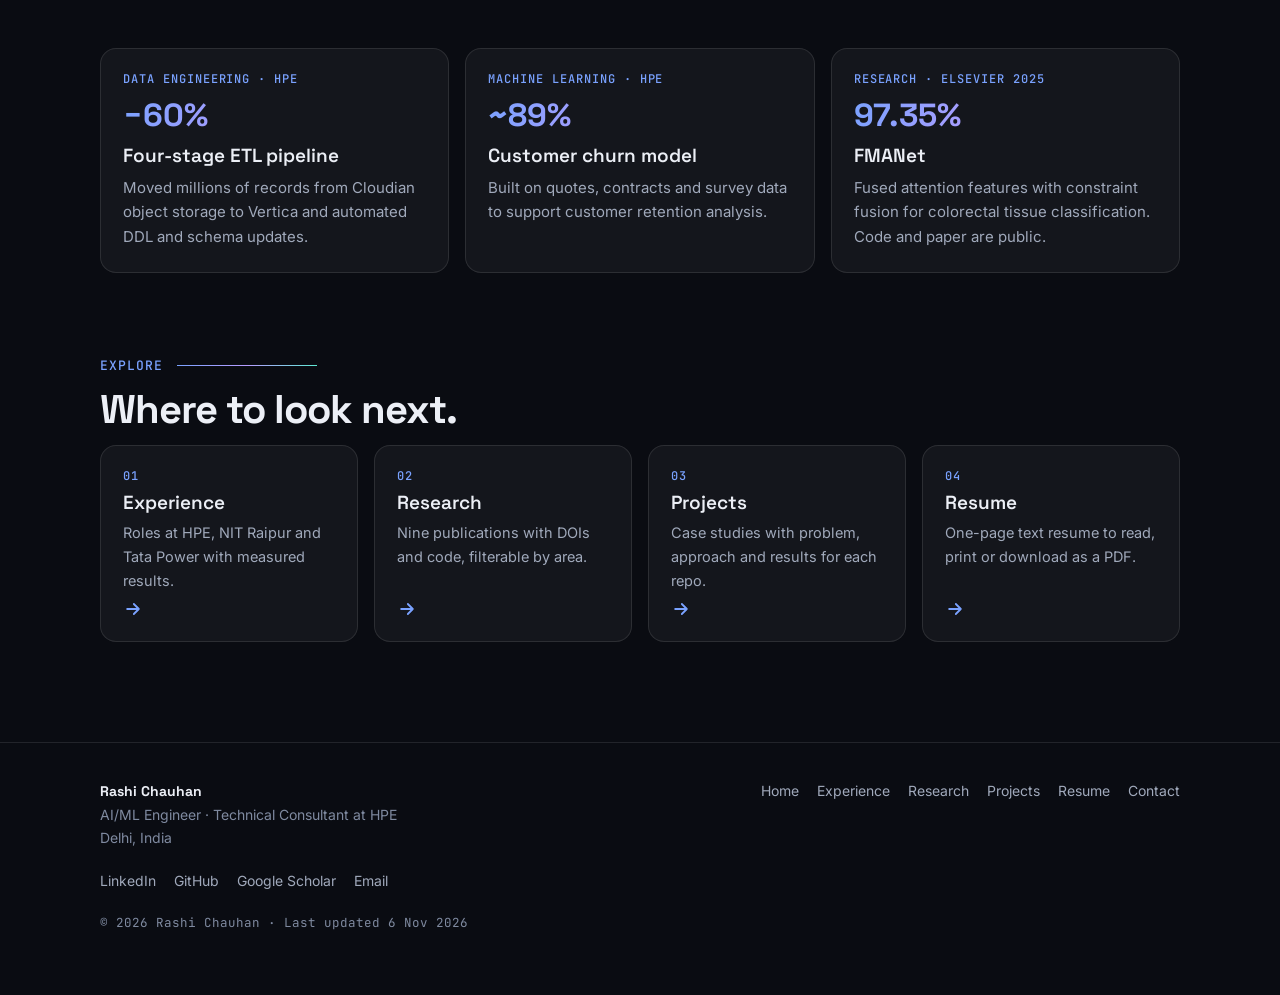
==== commit 84299089: "Rebuild portfolio as a multi-page, recruiter-friendly site Add Experience, Research, Projects, Resum" ====
--- a/index.html
+++ b/index.html
@@ -3,342 +3,45 @@
 <head>
 <meta charset="utf-8">
 <meta name="viewport" content="width=device-width, initial-scale=1">
-<title>Rashi Chauhan | AI/ML Engineer</title>
-<meta name="description" content="Rashi Chauhan, AI/ML Engineer and Technical Consultant at HPE. Forecasting, churn modelling, retrieval systems and published computer-vision research.">
+<title>Rashi Chauhan | AI/ML Engineer &amp; Technical Consultant at HPE</title>
+<meta name="description" content="Rashi Chauhan is an AI/ML Engineer and Technical Consultant at HPE. Forecasting, churn modelling, ETL and RAG in production, plus published research in computer vision and deep learning.">
+<meta name="author" content="Rashi Chauhan">
 <meta name="theme-color" content="#0a0c12">
-<meta property="og:title" content="Rashi Chauhan | AI/ML Engineer">
-<meta property="og:description" content="Production ML at HPE and published research in computer vision, deep learning and generative AI.">
+<link rel="canonical" href="https://rashichauhan67.github.io/Portfolio/index.html">
+<link rel="icon" href="assets/favicon.svg" type="image/svg+xml">
+<meta property="og:site_name" content="Rashi Chauhan">
+<meta property="og:title" content="Rashi Chauhan | AI/ML Engineer &amp; Technical Consultant at HPE">
+<meta property="og:description" content="Rashi Chauhan is an AI/ML Engineer and Technical Consultant at HPE. Forecasting, churn modelling, ETL and RAG in production, plus published research in computer vision and deep learning.">
 <meta property="og:type" content="website">
+<meta property="og:url" content="https://rashichauhan67.github.io/Portfolio/index.html">
+<meta property="og:image" content="https://rashichauhan67.github.io/Portfolio/assets/og.png">
+<meta property="og:image:width" content="1200">
+<meta property="og:image:height" content="630">
+<meta name="twitter:card" content="summary_large_image">
 <link rel="preconnect" href="https://fonts.googleapis.com">
 <link rel="preconnect" href="https://fonts.gstatic.com" crossorigin>
 <link href="https://fonts.googleapis.com/css2?family=Inter:wght@400;500;600&family=JetBrains+Mono:wght@400;500&family=Space+Grotesk:wght@500;600;700&display=swap" rel="stylesheet">
-<script type="application/ld+json">
-{"@context":"https://schema.org","@type":"Person","name":"Rashi Chauhan","jobTitle":"AI/ML Engineer, Technical Consultant","worksFor":{"@type":"Organization","name":"Hewlett Packard Enterprise"},"url":"https://rashichauhan67.github.io/Portfolio/","sameAs":["https://github.com/RashiChauhan67","https://linkedin.com/in/rashi-chauhan-67rc","https://scholar.google.com/citations?user=5aJitiMAAAAJ&hl=en"]}
-</script>
-<style>
-:root {
-  --bg: #0a0c12;
-  --bg-2: #0e1119;
-  --surface: rgba(255, 255, 255, 0.045);
-  --surface-2: rgba(255, 255, 255, 0.075);
-  --line: rgba(255, 255, 255, 0.10);
-  --text: #eceff6;
-  --muted: #a0a9bb;
-  --faint: #6f7a8f;
-  --a1: #7aa2ff;
-  --a2: #b69cff;
-  --a3: #5eead4;
-  --grad: linear-gradient(110deg, var(--a1), var(--a2) 50%, var(--a3));
-  --node: 150, 180, 255;
-  --blob-a: rgba(122, 162, 255, 0.20);
-  --blob-b: rgba(182, 156, 255, 0.16);
-  --blob-c: rgba(94, 234, 212, 0.11);
-  --on-accent: #0a0c12;
-  --focus: #9db9ff;
-  --radius: 16px;
-  --font-body: "Inter", system-ui, -apple-system, "Segoe UI", Roboto, sans-serif;
-  --font-head: "Space Grotesk", "Inter", system-ui, sans-serif;
-  --font-mono: "JetBrains Mono", ui-monospace, "SF Mono", Menlo, monospace;
-}
-:root[data-theme="light"] {
-  --bg: #f7f6f2;
-  --bg-2: #efede7;
-  --surface: rgba(255, 255, 255, 0.72);
-  --surface-2: rgba(255, 255, 255, 0.95);
-  --line: rgba(20, 25, 40, 0.12);
-  --text: #141824;
-  --muted: #4d566a;
-  --faint: #7a8396;
-  --a1: #2f55d4;
-  --a2: #7a4fd1;
-  --a3: #0d9488;
-  --node: 47, 85, 212;
-  --blob-a: rgba(47, 85, 212, 0.14);
-  --blob-b: rgba(122, 79, 209, 0.12);
-  --blob-c: rgba(13, 148, 136, 0.10);
-  --on-accent: #ffffff;
-  --focus: #2f55d4;
-}
-* { box-sizing: border-box; }
-html { scroll-behavior: smooth; scroll-padding-top: 72px; }
-body {
-  margin: 0;
-  background: var(--bg);
-  color: var(--text);
-  font: 16px/1.65 var(--font-body);
-  -webkit-font-smoothing: antialiased;
-  overflow-x: hidden;
-}
-a { color: inherit; text-decoration: none; }
-a:focus-visible, button:focus-visible { outline: 2px solid var(--focus); outline-offset: 3px; border-radius: 8px; }
-::selection { background: rgba(122, 162, 255, 0.35); }
-.wrap { width: min(1080px, 100% - 32px); margin-inline: auto; }
-
-/* ---------- ambient background ---------- */
-.ambient { position: fixed; inset: 0; z-index: -2; background: var(--bg); overflow: hidden; }
-.ambient i {
-  position: absolute; width: 60vmax; height: 60vmax; border-radius: 50%;
-  filter: blur(90px); will-change: transform;
-}
-.ambient i:nth-child(1) { background: var(--blob-a); top: -22vmax; left: -14vmax; animation: drift1 26s ease-in-out infinite alternate; }
-.ambient i:nth-child(2) { background: var(--blob-b); top: 18vmax; right: -24vmax; animation: drift2 32s ease-in-out infinite alternate; }
-.ambient i:nth-child(3) { background: var(--blob-c); bottom: -26vmax; left: 12vmax; animation: drift3 38s ease-in-out infinite alternate; }
-@keyframes drift1 { to { transform: translate(14vmax, 10vmax) scale(1.1); } }
-@keyframes drift2 { to { transform: translate(-12vmax, 8vmax) scale(0.9); } }
-@keyframes drift3 { to { transform: translate(10vmax, -10vmax) scale(1.15); } }
-.grain {
-  position: fixed; inset: 0; z-index: -1; pointer-events: none; opacity: 0.05;
-  background-image: url("data:image/svg+xml;utf8,<svg xmlns='http://www.w3.org/2000/svg' width='160' height='160'><filter id='n'><feTurbulence type='fractalNoise' baseFrequency='0.9' numOctaves='2' stitchTiles='stitch'/></filter><rect width='100%' height='100%' filter='url(%23n)'/></svg>");
-}
-.cursor-glow {
-  position: fixed; left: 0; top: 0; width: 420px; height: 420px; margin: -210px 0 0 -210px;
-  border-radius: 50%; pointer-events: none; z-index: -1; opacity: 0;
-  background: radial-gradient(circle, rgba(var(--node), 0.14), transparent 65%);
-  transition: opacity 0.4s;
-}
-.progress {
-  position: fixed; top: 0; left: 0; right: 0; height: 3px; z-index: 60;
-  background: var(--grad); transform: scaleX(0); transform-origin: left;
-}
-
-/* ---------- header ---------- */
-header.top {
-  position: sticky; top: 0; z-index: 50;
-  background: color-mix(in srgb, var(--bg) 70%, transparent);
-  backdrop-filter: blur(14px) saturate(140%);
-  -webkit-backdrop-filter: blur(14px) saturate(140%);
-  border-bottom: 1px solid var(--line);
-}
-header.top .wrap { display: flex; align-items: center; gap: 16px; min-height: 58px; }
-.brand { font: 700 18px var(--font-head); letter-spacing: -0.01em; white-space: nowrap; }
-.brand span { background: var(--grad); -webkit-background-clip: text; background-clip: text; color: transparent; }
-nav { margin-left: auto; display: flex; align-items: center; gap: 2px; overflow-x: auto; scrollbar-width: none; }
-nav::-webkit-scrollbar { display: none; }
-nav a {
-  position: relative; padding: 6px 12px; font-size: 14px; color: var(--muted); white-space: nowrap; border-radius: 999px;
-  transition: color 0.2s, background 0.2s;
-}
-nav a:hover { color: var(--text); }
-nav a.active { color: var(--text); background: var(--surface-2); }
-#theme {
-  flex: none; width: 36px; height: 36px; display: grid; place-items: center;
-  background: var(--surface); border: 1px solid var(--line); color: var(--text);
-  border-radius: 50%; cursor: pointer; transition: transform 0.3s, background 0.2s;
-}
-#theme:hover { transform: rotate(25deg); background: var(--surface-2); }
-#theme svg { width: 18px; height: 18px; }
-
-/* ---------- hero ---------- */
-.hero { position: relative; padding: clamp(64px, 12vw, 132px) 0 56px; }
-#net { position: absolute; inset: 0; width: 100%; height: 100%; z-index: -1; opacity: 0.9;
-  mask-image: linear-gradient(to bottom, #000 55%, transparent); -webkit-mask-image: linear-gradient(to bottom, #000 55%, transparent); }
-.status {
-  display: inline-flex; align-items: center; gap: 10px; padding: 6px 14px 6px 10px;
-  border: 1px solid var(--line); border-radius: 999px; background: var(--surface);
-  font: 500 13px var(--font-mono); color: var(--muted); margin-bottom: 28px;
-}
-.status .dot { width: 8px; height: 8px; border-radius: 50%; background: var(--a3); position: relative; }
-.status .dot::after { content: ""; position: absolute; inset: -4px; border-radius: 50%; border: 1px solid var(--a3); animation: ping 2s ease-out infinite; }
-@keyframes ping { from { transform: scale(0.5); opacity: 1; } to { transform: scale(1.8); opacity: 0; } }
-h1.name { margin: 0; font: 700 clamp(46px, 11vw, 112px)/0.98 var(--font-head); letter-spacing: -0.035em; }
-h1.name .line { display: block; overflow: hidden; padding-bottom: 0.08em; }
-h1.name .line > span { display: inline-block; }
-h1.name .grad { background: var(--grad); -webkit-background-clip: text; background-clip: text; color: transparent; background-size: 200% 100%; animation: sheen 8s linear infinite; }
-@keyframes sheen { to { background-position: -200% 0; } }
-.role { margin: 22px 0 0; font: 500 clamp(18px, 3vw, 26px) var(--font-head); color: var(--muted); }
-.role b { font-weight: 600; color: var(--text); }
-.typed { margin: 10px 0 0; font: 400 clamp(15px, 2.4vw, 19px) var(--font-mono); color: var(--a1); min-height: 1.6em; }
-.typed .caret { display: inline-block; width: 2px; height: 1.1em; background: var(--a1); margin-left: 3px; vertical-align: -0.2em; animation: blink 1s steps(1) infinite; }
-@keyframes blink { 50% { opacity: 0; } }
-.lead { max-width: 60ch; margin: 22px 0 0; color: var(--muted); font-size: clamp(16px, 2.2vw, 19px); }
-.cta { display: flex; flex-wrap: wrap; gap: 12px; margin-top: 34px; }
-.btn {
-  position: relative; display: inline-flex; align-items: center; gap: 8px; padding: 12px 22px; border-radius: 999px;
-  font: 600 15px var(--font-body); border: 1px solid var(--line); background: var(--surface); color: var(--text);
-  transition: transform 0.25s, background 0.25s, border-color 0.25s, box-shadow 0.25s;
-}
-.btn:hover { transform: translateY(-2px); background: var(--surface-2); border-color: rgba(var(--node), 0.5); }
-.btn.primary { background: var(--grad); border-color: transparent; color: var(--on-accent); }
-.btn.primary:hover { box-shadow: 0 10px 30px rgba(var(--node), 0.35); }
-.btn svg { width: 16px; height: 16px; transition: transform 0.25s; }
-.btn:hover svg { transform: translateX(3px); }
-.scroll-hint { margin-top: 56px; display: flex; align-items: center; gap: 10px; color: var(--faint); font: 400 12px var(--font-mono); letter-spacing: 0.1em; text-transform: uppercase; }
-.scroll-hint i { width: 22px; height: 34px; border: 1.5px solid var(--faint); border-radius: 12px; position: relative; }
-.scroll-hint i::after { content: ""; position: absolute; left: 50%; top: 6px; width: 3px; height: 7px; margin-left: -1.5px; border-radius: 2px; background: var(--faint); animation: wheel 1.8s ease-in-out infinite; }
-@keyframes wheel { 0% { transform: translateY(0); opacity: 1; } 70% { transform: translateY(12px); opacity: 0; } 100% { opacity: 0; } }
-
-/* ---------- stats ---------- */
-.stats { display: grid; grid-template-columns: repeat(5, 1fr); gap: 1px; background: var(--line); border: 1px solid var(--line); border-radius: var(--radius); overflow: hidden; }
-.stat { background: var(--bg-2); padding: 22px 18px; }
-:root[data-theme="light"] .stat { background: var(--surface-2); }
-.stat .num { font: 700 clamp(28px, 4vw, 40px)/1.1 var(--font-head); letter-spacing: -0.02em; background: var(--grad); -webkit-background-clip: text; background-clip: text; color: transparent; }
-.stat .lbl { margin-top: 6px; font-size: 13px; color: var(--muted); line-height: 1.4; }
-@media (max-width: 860px) { .stats { grid-template-columns: repeat(2, 1fr); } .stat:last-child { grid-column: 1 / -1; } }
-
-/* ---------- sections ---------- */
-section { padding: clamp(56px, 9vw, 104px) 0 0; }
-.eyebrow { display: flex; align-items: center; gap: 14px; font: 500 13px var(--font-mono); color: var(--a1); letter-spacing: 0.08em; text-transform: uppercase; margin-bottom: 14px; }
-.eyebrow::after { content: ""; height: 1px; flex: 1; max-width: 140px; background: var(--grad); transform: scaleX(0); transform-origin: left; transition: transform 1s 0.2s cubic-bezier(0.2, 0.7, 0.2, 1); }
-.eyebrow.in::after, html:not(.js) .eyebrow::after { transform: scaleX(1); }
-h2.title { margin: 0 0 12px; font: 700 clamp(28px, 5vw, 44px)/1.1 var(--font-head); letter-spacing: -0.025em; }
-.sub { margin: 0 0 40px; color: var(--muted); max-width: 62ch; }
-
-/* reveal */
-.js .reveal { opacity: 0; transform: translateY(26px); transition: opacity 0.8s cubic-bezier(0.2, 0.7, 0.2, 1), transform 0.8s cubic-bezier(0.2, 0.7, 0.2, 1); transition-delay: var(--d, 0s); }
-.js .reveal.in { opacity: 1; transform: none; }
-
-/* glass cards with cursor spotlight */
-.card {
-  position: relative; border-radius: var(--radius); background: var(--surface); border: 1px solid var(--line);
-  padding: 22px; overflow: hidden; transition: transform 0.35s cubic-bezier(0.2, 0.7, 0.2, 1), border-color 0.3s, background 0.3s;
-}
-.card::before {
-  content: ""; position: absolute; inset: 0; pointer-events: none; opacity: 0; transition: opacity 0.3s;
-  background: radial-gradient(420px circle at var(--mx, 50%) var(--my, 50%), rgba(var(--node), 0.16), transparent 45%);
-}
-.card:hover { transform: translateY(-4px); border-color: rgba(var(--node), 0.45); background: var(--surface-2); }
-.card:hover::before { opacity: 1; }
-.card > * { position: relative; }
-
-/* about */
-.about { display: grid; grid-template-columns: 1.4fr 1fr; gap: 40px; align-items: start; }
-.about p { margin: 0 0 16px; color: var(--muted); font-size: 17px; }
-.about p strong { color: var(--text); font-weight: 600; }
-.facts { display: grid; gap: 12px; }
-.fact { display: flex; gap: 14px; align-items: baseline; padding: 14px 16px; }
-.fact .k { font: 500 12px var(--font-mono); color: var(--faint); text-transform: uppercase; letter-spacing: 0.08em; min-width: 92px; }
-.fact .v { color: var(--text); font-size: 15px; }
-@media (max-width: 820px) { .about { grid-template-columns: 1fr; gap: 24px; } }
-
-/* timeline */
-.timeline { position: relative; padding-left: 34px; }
-.timeline .rail { position: absolute; left: 7px; top: 8px; bottom: 8px; width: 2px; background: var(--line); border-radius: 2px; }
-.timeline .rail i { position: absolute; left: 0; top: 0; width: 100%; height: 0; background: var(--grad); border-radius: 2px; }
-.job { position: relative; margin-bottom: 22px; }
-.job::before {
-  content: ""; position: absolute; left: -34px; top: 26px; width: 16px; height: 16px; border-radius: 50%;
-  background: var(--bg); border: 2px solid var(--a1); box-shadow: 0 0 0 4px rgba(var(--node), 0.14);
-}
-.job .head { display: flex; flex-wrap: wrap; justify-content: space-between; gap: 4px 20px; align-items: baseline; }
-.job h3 { margin: 0; font: 600 20px var(--font-head); letter-spacing: -0.01em; }
-.job .org { color: var(--a1); font-weight: 500; }
-.job .when { font: 400 13px var(--font-mono); color: var(--faint); }
-.job ul { margin: 14px 0 0; padding: 0; list-style: none; display: grid; gap: 10px; }
-.job li { position: relative; padding-left: 20px; color: var(--muted); font-size: 15px; }
-.job li::before { content: ""; position: absolute; left: 0; top: 0.72em; width: 8px; height: 1.5px; background: var(--a2); }
-.job li b { color: var(--text); font-weight: 600; }
-
-/* research */
-.chips { display: flex; flex-wrap: wrap; gap: 8px; margin-bottom: 22px; }
-.chip {
-  font: 500 13px var(--font-body); padding: 7px 16px; border-radius: 999px; cursor: pointer;
-  background: var(--surface); border: 1px solid var(--line); color: var(--muted); transition: all 0.25s;
-}
-.chip:hover { color: var(--text); border-color: rgba(var(--node), 0.5); }
-.chip[aria-pressed="true"] { background: var(--grad); border-color: transparent; color: var(--on-accent); }
-.pubs { display: grid; gap: 12px; }
-.pub { display: grid; grid-template-columns: 56px 1fr auto; gap: 18px; align-items: center; padding: 18px 20px; }
-.pub[hidden] { display: none; }
-.pub.pop { animation: pop 0.45s cubic-bezier(0.2, 0.7, 0.2, 1) both; animation-delay: var(--d, 0s); }
-@keyframes pop { from { opacity: 0; transform: translateY(14px) scale(0.98); } }
-.pub .yr { font: 700 20px var(--font-head); color: var(--faint); transition: color 0.3s; }
-.pub:hover .yr { color: var(--a1); }
-.pub .t { font: 500 16px/1.4 var(--font-head); letter-spacing: -0.005em; }
-.pub .m { margin-top: 4px; font-size: 13.5px; color: var(--muted); }
-.pub .tag { font: 500 11px var(--font-mono); letter-spacing: 0.06em; text-transform: uppercase; padding: 4px 10px; border-radius: 999px; border: 1px solid var(--line); color: var(--muted); white-space: nowrap; }
-.pub a.code { color: var(--a1); border-bottom: 1px solid transparent; transition: border-color 0.2s; }
-.pub a.code:hover { border-color: var(--a1); }
-@media (max-width: 640px) { .pub { grid-template-columns: 1fr; gap: 6px; } .pub .tag { justify-self: start; } }
-.more { margin-top: 22px; }
-.more a { color: var(--a1); font-weight: 500; }
-.more a:hover { text-decoration: underline; }
-
-/* projects */
-.grid { display: grid; gap: 16px; grid-template-columns: repeat(auto-fill, minmax(300px, 1fr)); }
-.proj { display: flex; flex-direction: column; gap: 10px; min-height: 210px; }
-.proj .top { display: flex; align-items: center; justify-content: space-between; gap: 10px; }
-.proj .ico { width: 38px; height: 38px; border-radius: 10px; display: grid; place-items: center; background: var(--grad); color: var(--on-accent); font: 700 15px var(--font-mono); }
-.proj .arrow { opacity: 0; transform: translate(-6px, 6px); transition: all 0.3s; color: var(--a1); }
-.proj:hover .arrow { opacity: 1; transform: none; }
-.proj h3 { margin: 0; font: 600 18px var(--font-head); letter-spacing: -0.01em; }
-.proj p { margin: 0; color: var(--muted); font-size: 14.5px; }
-.tags { display: flex; flex-wrap: wrap; gap: 6px; margin-top: auto; padding-top: 8px; }
-.tags span { font: 400 12px var(--font-mono); padding: 3px 10px; border-radius: 999px; background: rgba(var(--node), 0.10); color: var(--a1); }
-.proj::after { content: ""; position: absolute; inset: 0; z-index: 2; }
-
-/* skills */
-.marquee { position: relative; overflow: hidden; margin: 0 0 32px; mask-image: linear-gradient(90deg, transparent, #000 10%, #000 90%, transparent); -webkit-mask-image: linear-gradient(90deg, transparent, #000 10%, #000 90%, transparent); }
-.marquee .track { display: flex; gap: 12px; width: max-content; animation: scroll 42s linear infinite; }
-.marquee.rev .track { animation-direction: reverse; animation-duration: 52s; }
-.marquee:hover .track { animation-play-state: paused; }
-.marquee + .marquee { margin-top: -18px; }
-.pill { font: 500 14px var(--font-body); padding: 9px 18px; border-radius: 999px; background: var(--surface); border: 1px solid var(--line); color: var(--muted); white-space: nowrap; }
-@keyframes scroll { to { transform: translateX(-50%); } }
-.skillgrid { display: grid; gap: 16px; grid-template-columns: repeat(auto-fill, minmax(300px, 1fr)); }
-.skillgrid .card { padding: 20px; }
-.skillgrid h3 { margin: 0 0 12px; font: 600 15px var(--font-head); color: var(--text); }
-.skillgrid .tags { margin: 0; padding: 0; }
-
-/* education */
-.two { display: grid; gap: 16px; grid-template-columns: 1.1fr 1fr; }
-@media (max-width: 820px) { .two { grid-template-columns: 1fr; } }
-.edu { display: grid; gap: 14px; }
-.edu .row { padding: 20px 22px; }
-.edu h3 { margin: 0; font: 600 17px var(--font-head); }
-.edu .sch { color: var(--a1); font-size: 15px; font-weight: 500; margin-top: 2px; }
-.edu .dt { color: var(--faint); font: 400 13px var(--font-mono); margin-top: 6px; }
-.honors { display: grid; gap: 14px; align-content: start; }
-.honors .card { padding: 18px 20px; display: flex; gap: 14px; align-items: flex-start; }
-.honors .ic { flex: none; width: 36px; height: 36px; border-radius: 10px; display: grid; place-items: center; background: rgba(var(--node), 0.12); color: var(--a1); }
-.honors .ic svg { width: 18px; height: 18px; }
-.honors b { display: block; font: 600 15px var(--font-head); }
-.honors span { color: var(--muted); font-size: 14px; }
-
-/* contact */
-.contact { text-align: center; padding: clamp(40px, 7vw, 72px) 20px; border-radius: 28px; position: relative; overflow: hidden;
-  background: radial-gradient(900px circle at 50% 0%, rgba(var(--node), 0.18), transparent 60%), var(--surface); border: 1px solid var(--line); }
-.contact h2 { margin: 0 0 12px; font: 700 clamp(30px, 6vw, 56px)/1.05 var(--font-head); letter-spacing: -0.03em; }
-.contact p { margin: 0 auto 28px; max-width: 52ch; color: var(--muted); }
-.contact .cta { justify-content: center; margin-top: 0; }
-footer { padding: 44px 0 56px; text-align: center; color: var(--faint); font: 400 13px var(--font-mono); }
-
-@media (prefers-reduced-motion: reduce) {
-  *, *::before, *::after { animation-duration: 0.001ms !important; animation-iteration-count: 1 !important; transition-duration: 0.001ms !important; scroll-behavior: auto !important; }
-  .js .reveal { opacity: 1; transform: none; }
-  .marquee .track { animation: none; flex-wrap: wrap; width: auto; justify-content: center; }
-  .marquee .track [aria-hidden="true"] { display: none; }
-}
-</style>
+<link rel="stylesheet" href="assets/css/site.css">
+<script type="application/ld+json">{"@context": "https://schema.org", "@type": "ProfilePage", "mainEntity": {"@type": "Person", "name": "Rashi Chauhan", "jobTitle": "AI/ML Engineer, Technical Consultant", "worksFor": {"@type": "Organization", "name": "Hewlett Packard Enterprise"}, "alumniOf": [{"@type": "CollegeOrUniversity", "name": "Amity University, Noida"}], "url": "https://rashichauhan67.github.io/Portfolio/", "image": "https://rashichauhan67.github.io/Portfolio/assets/og.png", "address": {"@type": "PostalAddress", "addressLocality": "Delhi", "addressCountry": "IN"}, "knowsAbout": ["Machine learning", "Time-series forecasting", "Computer vision", "Deep learning", "ETL", "Retrieval-augmented generation", "Python", "SQL"], "sameAs": ["https://github.com/RashiChauhan67", "https://linkedin.com/in/rashi-chauhan-67rc", "https://scholar.google.com/citations?user=5aJitiMAAAAJ&hl=en"]}, "dateModified": "2026-11-06"}</script>
 <script>document.documentElement.classList.add("js");try{var t=localStorage.getItem("theme");if(t==="light"||t==="dark")document.documentElement.setAttribute("data-theme",t);}catch(e){}</script>
 </head>
-<body>
-
+<body data-page="home">
+<a class="skip" href="#main">Skip to content</a>
 <div class="ambient" aria-hidden="true"><i></i><i></i><i></i></div>
 <div class="grain" aria-hidden="true"></div>
 <div class="cursor-glow" id="glow" aria-hidden="true"></div>
 <div class="progress" id="progress" aria-hidden="true"></div>
-
 <header class="top">
   <div class="wrap">
-    <a class="brand" href="#top" aria-label="Rashi Chauhan, home">Rashi<span>.</span>C</a>
-    <nav aria-label="Sections">
-      <a href="#about">About</a>
-      <a href="#experience">Experience</a>
-      <a href="#research">Research</a>
-      <a href="#projects">Projects</a>
-      <a href="#skills">Skills</a>
-      <a href="#education">Education</a>
-      <a href="#contact">Contact</a>
-    </nav>
+    <a class="brand" href="index.html" aria-label="Rashi Chauhan, home">Rashi<span>.</span>C</a>
+    <nav class="main" aria-label="Main"><a href="index.html" aria-current="page">Home</a><a href="experience.html">Experience</a><a href="research.html">Research</a><a href="projects.html">Projects</a><a href="resume.html" class="cta-link">Resume</a><a href="contact.html">Contact</a></nav>
     <button id="theme" type="button" aria-label="Switch between dark and light theme">
       <svg viewBox="0 0 24 24" fill="none" stroke="currentColor" stroke-width="2" stroke-linecap="round" stroke-linejoin="round" aria-hidden="true"><circle cx="12" cy="12" r="4"/><path d="M12 2v2M12 20v2M4.9 4.9l1.4 1.4M17.7 17.7l1.4 1.4M2 12h2M20 12h2M4.9 19.1l1.4-1.4M17.7 6.3l1.4-1.4"/></svg>
     </button>
   </div>
 </header>
 
-<main id="top">
-
-  <!-- HERO -->
+<main id="main">
   <div class="hero">
     <canvas id="net" aria-hidden="true"></canvas>
     <div class="wrap">
@@ -348,399 +51,76 @@
         <span class="line"><span class="w grad">Chauhan</span></span>
       </h1>
       <p class="role"><b>AI/ML Engineer</b> · Technical Consultant at HPE</p>
-      <p class="typed" aria-live="off"><span id="typed">forecasting pipelines</span><span class="caret" aria-hidden="true"></span></p>
-      <p class="lead">I build machine learning systems that run in production, and publish the research behind them in computer vision, deep learning and generative AI.</p>
+      <p class="typed" aria-hidden="true"><span id="typed">forecasting pipelines</span><span class="caret"></span></p>
+      <p class="lead">I build machine learning and data systems that run in production (forecasting, churn modelling, ETL and retrieval) and publish the research behind them in computer vision, deep learning and generative AI.</p>
       <div class="cta">
-        <a class="btn primary" href="#experience">See my work <svg viewBox="0 0 24 24" fill="none" stroke="currentColor" stroke-width="2.2" stroke-linecap="round" stroke-linejoin="round" aria-hidden="true"><path d="M5 12h14M13 6l6 6-6 6"/></svg></a>
-        <a class="btn" href="#research">Read the research</a>
-        <a class="btn" href="#contact">Get in touch</a>
+        <a class="btn primary" href="assets/Rashi_Chauhan_Resume.pdf" download>Download resume (PDF) <svg class="dl" viewBox="0 0 24 24" fill="none" stroke="currentColor" stroke-width="2.2" stroke-linecap="round" stroke-linejoin="round" aria-hidden="true"><path d="M12 4v11M7 11l5 5 5-5M5 20h14"/></svg></a>
+        <a class="btn" href="experience.html">View experience <svg class="go" viewBox="0 0 24 24" fill="none" stroke="currentColor" stroke-width="2.2" stroke-linecap="round" stroke-linejoin="round" aria-hidden="true"><path d="M5 12h14M13 6l6 6-6 6"/></svg></a>
+        <a class="btn" href="contact.html">Get in touch</a>
       </div>
-      <div class="scroll-hint" aria-hidden="true"><i></i>Scroll</div>
     </div>
   </div>
 
   <div class="wrap">
-
-    <!-- STATS -->
-    <div class="stats reveal" id="stats">
-      <div class="stat"><div class="num" data-count="89" data-prefix="~" data-suffix="%">~89%</div><div class="lbl">Validation accuracy of a customer churn model</div></div>
-      <div class="stat"><div class="num" data-count="92.4" data-decimals="1" data-suffix="%">92.4%</div><div class="lbl">Product-level forecast accuracy, 8 algorithms compared</div></div>
-      <div class="stat"><div class="num" data-count="99.48" data-decimals="2" data-suffix="%">99.48%</div><div class="lbl">Accuracy classifying kidney ailments on CT images</div></div>
-      <div class="stat"><div class="num" data-count="56" data-prefix="~" data-suffix=" h/wk">~56 h/wk</div><div class="lbl">Manual PMO effort removed by workflow automation</div></div>
-      <div class="stat"><div class="num" data-count="11" data-suffix="+">11+</div><div class="lbl">Publications across IEEE, Elsevier and Springer venues</div></div>
+    <div class="stats reveal" role="list" aria-label="Key results">
+      <div class="stat" role="listitem"><div class="num" data-count="89" data-prefix="~" data-suffix="%">~89%</div><div class="lbl">Validation accuracy of a customer churn model</div></div>
+      <div class="stat" role="listitem"><div class="num" data-count="92.4" data-decimals="1" data-suffix="%">92.4%</div><div class="lbl">Product-level forecast accuracy, 8 algorithms compared</div></div>
+      <div class="stat" role="listitem"><div class="num" data-count="97" data-suffix="%">97%</div><div class="lbl">FMANet accuracy on colorectal histology tiles</div></div>
+      <div class="stat" role="listitem"><div class="num" data-count="56" data-prefix="~" data-suffix=" h/wk">~56 h/wk</div><div class="lbl">Manual PMO effort removed by workflow automation</div></div>
+      <div class="stat" role="listitem"><div class="num" data-count="11" data-suffix="+">11+</div><div class="lbl">Publications across IEEE, Elsevier and Springer venues</div></div>
     </div>
 
-    <!-- ABOUT -->
-    <section id="about">
-      <div class="eyebrow reveal">01 · About</div>
-      <h2 class="title reveal">Data to decisions, end to end.</h2>
-      <div class="about">
+    <section aria-labelledby="snap-h">
+      <div class="eyebrow reveal">Snapshot</div>
+      <h2 class="title reveal" id="snap-h">Data to decisions, end to end.</h2>
+      <div class="snap">
         <div class="reveal">
-          <p>I'm a <strong>Technical Consultant at HPE</strong> working on predictive modelling, time-series forecasting, ETL and business intelligence. Day to day that means moving millions of records between platforms, shipping models people rely on, and automating the manual work around them.</p>
-          <p>Alongside that, I do research in <strong>computer vision, deep learning and generative AI</strong>. My papers cover attention-based networks for medical, agricultural and remote-sensing images, and ML for cloud and financial systems.</p>
+          <p>I'm a <strong>Technical Consultant at HPE</strong> working on predictive modelling, time-series forecasting, ETL and business intelligence. That means moving millions of records between platforms, shipping models people rely on, and automating the manual work around them.</p>
+          <p>Alongside that, I do research in <strong>computer vision, deep learning and generative AI</strong>: attention-based networks for medical, agricultural and remote-sensing images, and ML for cloud and financial systems.</p>
           <p>I care about work that is measurable, reproducible and used.</p>
         </div>
         <div class="facts">
-          <div class="card fact reveal" style="--d:.05s"><span class="k">Role</span><span class="v">Technical Consultant, HPE</span></div>
-          <div class="card fact reveal" style="--d:.12s"><span class="k">Studying</span><span class="v">M.Tech, Data Science &amp; AI · IIIT Dharwad</span></div>
-          <div class="card fact reveal" style="--d:.19s"><span class="k">Focus</span><span class="v">Forecasting, retrieval, medical imaging</span></div>
-          <div class="card fact reveal" style="--d:.26s"><span class="k">Based in</span><span class="v">Delhi, India</span></div>
+          <div class="card fact reveal" style="--d:.04s"><span class="k">Role</span><span class="v">Technical Consultant, HPE (since Aug 2025)</span></div>
+          <div class="card fact reveal" style="--d:.10s"><span class="k">Education</span><span class="v">B.Tech CS 2025 (CGPA 9.00) · M.Tech DS &amp; AI, IIIT Dharwad (2026–28)</span></div>
+          <div class="card fact reveal" style="--d:.16s"><span class="k">Core stack</span><span class="v">Python, SQL, TensorFlow, Vertica, Power BI</span></div>
+          <div class="card fact reveal" style="--d:.22s"><span class="k">Research</span><span class="v">11+ publications, 3 first-author papers with released code</span></div>
+          <div class="card fact reveal" style="--d:.28s"><span class="k">Location</span><span class="v">Delhi, India</span></div>
         </div>
       </div>
     </section>
 
-    <!-- EXPERIENCE -->
-    <section id="experience">
-      <div class="eyebrow reveal">02 · Experience</div>
-      <h2 class="title reveal">What I've built.</h2>
-      <p class="sub reveal">Impact figures are from my own project reporting. Client names are left out.</p>
-      <div class="timeline" id="timeline">
-        <div class="rail" aria-hidden="true"><i id="rail"></i></div>
-
-        <article class="card job reveal">
-          <div class="head"><h3>Technical Consultant <span class="org">· Hewlett Packard Enterprise</span></h3><span class="when">Aug 2025 – Present · Gurugram</span></div>
-          <ul>
-            <li>Built a four-stage <b>ETL pipeline</b> moving millions of records from Cloudian object storage to Vertica, automating DDL generation and schema updates and cutting manual maintenance by <b>~60%</b>.</li>
-            <li>Developed a <b>customer churn model</b> on quotes, contracts and survey data, reaching <b>~89% validation accuracy</b>.</li>
-            <li>Engineered an automated <b>ID-document masking pipeline</b> with AI-driven quality control and manual verification: masking accuracy up <b>~15%</b>, turnaround down <b>~20%</b>.</li>
-            <li>Strengthened banking <b>analytical pipelines</b> with centralized error handling, unified execution-status tracking and stakeholder notifications, reducing failures by <b>~30%</b>.</li>
-            <li>Built workflow automation tools for the Project Management Office, saving <b>~56 hours</b> of effort per week.</li>
-            <li>Developed a <b>RAG application</b> for natural-language retrieval of technical project documentation, with automated ticket escalation and response using Langflow, MailHog and Zammad.</li>
-          </ul>
-        </article>
-
-        <article class="card job reveal">
-          <div class="head"><h3>AI/ML Internship Trainee <span class="org">· Hewlett Packard Enterprise</span></h3><span class="when">Feb 2025 – Jul 2025 · Gurugram</span></div>
-          <ul>
-            <li>Developed and evaluated a <b>forecasting pipeline across 8 ML algorithms</b> for banking analytics, reaching <b>92.4%</b> product-level accuracy.</li>
-            <li>Built <b>5 Power BI dashboards</b> tracking forecast outputs, actual-versus-predicted trends and product-level performance.</li>
-            <li>Diagnosed and resolved NaN predictions and dimensional mismatches, improving data quality and consistency downstream.</li>
-          </ul>
-        </article>
-
-        <article class="card job reveal">
-          <div class="head"><h3>Summer Research Intern <span class="org">· NIT Raipur</span></h3><span class="when">May 2024 – Jun 2024 · Raipur</span></div>
-          <ul>
-            <li>Designed <b>FMANet</b>, a multi-level fusion network reaching <b>95%</b> accuracy on the Colorectal Histology Dataset and <b>97%</b> on NCT-CRC-HE-100K, outperforming baselines.</li>
-            <li>Proposed an attention-based deep neural network for kidney ailment diagnosis, reaching <b>99.48%</b> accuracy on CT images.</li>
-          </ul>
-        </article>
-
-        <article class="card job reveal">
-          <div class="head"><h3>Data Science Intern <span class="org">· Tata Power Delhi Distribution Limited</span></h3><span class="when">Apr 2024 – May 2024 · New Delhi</span></div>
-          <ul>
-            <li>Developed ML systems for switchgear automation, improving operational efficiency by <b>15%</b>.</li>
-            <li>Built a solar-panel anomaly detection model to flag faults ahead of manual inspection.</li>
-          </ul>
-        </article>
+    <section aria-labelledby="feat-h">
+      <div class="eyebrow reveal">Highlights</div>
+      <h2 class="title reveal" id="feat-h">Selected results.</h2>
+      <div class="featured">
+        <a class="card reveal" href="experience.html"><span class="kicker">Data engineering · HPE</span><span class="big">−60%</span><h3>Four-stage ETL pipeline</h3><p>Moved millions of records from Cloudian object storage to Vertica and automated DDL and schema updates.</p></a>
+        <a class="card reveal" style="--d:.07s" href="experience.html"><span class="kicker">Machine learning · HPE</span><span class="big">~89%</span><h3>Customer churn model</h3><p>Built on quotes, contracts and survey data to support customer retention analysis.</p></a>
+        <a class="card reveal" style="--d:.14s" href="projects.html"><span class="kicker">Research · Elsevier 2025</span><span class="big">97.35%</span><h3>FMANet</h3><p>Fused attention features with constraint fusion for colorectal tissue classification. Code and paper are public.</p></a>
       </div>
     </section>
 
-    <!-- RESEARCH -->
-    <section id="research">
-      <div class="eyebrow reveal">03 · Research</div>
-      <h2 class="title reveal">Published work.</h2>
-      <p class="sub reveal">Attention networks for medical and agricultural imaging, generative AI for classification, and ML for cloud and financial systems.</p>
-      <div class="chips reveal" role="group" aria-label="Filter publications">
-        <button class="chip" type="button" data-f="all" aria-pressed="true">All</button>
-        <button class="chip" type="button" data-f="vision" aria-pressed="false">Computer vision</button>
-        <button class="chip" type="button" data-f="genai" aria-pressed="false">Generative AI</button>
-        <button class="chip" type="button" data-f="cloud" aria-pressed="false">Cloud &amp; finance</button>
-      </div>
-      <div class="pubs" id="pubs">
-        <article class="card pub reveal" data-c="vision"><div class="yr">2025</div><div><div class="t">Fused multi-level attention features with a constraint fusion network for colorectal tissue classification using histopathological images</div><div class="m">Computers and Electrical Engineering (Elsevier) · <a class="code" href="https://github.com/RashiChauhan67/FMANet">Code: FMANet</a></div></div><span class="tag">Vision</span></article>
-        <article class="card pub reveal" data-c="genai"><div class="yr">2025</div><div><div class="t">Generative AI for image classification: a comprehensive review and future directions</div><div class="m">Procedia Computer Science</div></div><span class="tag">Gen AI</span></article>
-        <article class="card pub reveal" data-c="cloud"><div class="yr">2025</div><div><div class="t">Reducing the Carbon Footprint of Data Centers: CNN-Transformer-Based Workload Prediction for Green Cloud Computing</div><div class="m">International Conference on Computational Intelligence and Network Security</div></div><span class="tag">Cloud</span></article>
-        <article class="card pub reveal" data-c="vision"><div class="yr">2025</div><div><div class="t">Towards Smart Waste Sorting: Lightweight CNN with Attention Mechanisms for Enhanced Classification</div><div class="m">Conference proceedings</div></div><span class="tag">Vision</span></article>
-        <article class="card pub reveal" data-c="cloud"><div class="yr">2025</div><div><div class="t">Integrating Machine Learning for Optimized Credit Card Processing: Enhancing Acquisition, Approval, and Fraud Detection</div><div class="m">WCONF</div></div><span class="tag">Finance</span></article>
-        <article class="card pub reveal" data-c="cloud"><div class="yr">2025</div><div><div class="t">Optimizing Cloud Resources for Financial Market Prediction: A Machine Learning Study on NVIDIA Stock Data</div><div class="m">WCONF</div></div><span class="tag">Cloud</span></article>
-        <article class="card pub reveal" data-c="cloud"><div class="yr">2025</div><div><div class="t">Cloud-Based SaaS Solutions for Predictive Sales Forecasting in E-Commerce</div><div class="m">WCONF</div></div><span class="tag">Forecasting</span></article>
-        <article class="card pub reveal" data-c="vision"><div class="yr">2024</div><div><div class="t">Attention based deep neural network for classification of kidney ailments using CT images</div><div class="m">ICCCNT · <a class="code" href="https://github.com/RashiChauhan67/kidney-ct-attention-cnn">Code</a></div></div><span class="tag">Vision</span></article>
-        <article class="card pub reveal" data-c="vision"><div class="yr">2023</div><div><div class="t">Plant disease identification using a dual self-attention modified residual-inception network</div><div class="m">IEEE ICUMT · <a class="code" href="https://github.com/RashiChauhan67/DARINet">Code: DARINet</a></div></div><span class="tag">Vision</span></article>
-      </div>
-      <p class="more reveal"><a href="https://scholar.google.com/citations?user=5aJitiMAAAAJ&amp;hl=en">All publications on Google Scholar →</a></p>
-    </section>
-
-    <!-- PROJECTS -->
-    <section id="projects">
-      <div class="eyebrow reveal">04 · Projects</div>
-      <h2 class="title reveal">Open-source work.</h2>
-      <p class="sub reveal">Code for the research above and applied projects. Each repo has its own README and setup steps.</p>
-      <div class="grid">
-        <article class="card proj reveal" style="--d:.0s">
-          <div class="top"><div class="ico">RG</div><svg class="arrow" width="20" height="20" viewBox="0 0 24 24" fill="none" stroke="currentColor" stroke-width="2" stroke-linecap="round" stroke-linejoin="round" aria-hidden="true"><path d="M7 17L17 7M8 7h9v9"/></svg></div>
-          <h3><a href="https://github.com/RashiChauhan67/esg-hybrid-rag">esg-hybrid-rag</a></h3>
-          <p>Hybrid dense + BM25 retrieval with Reciprocal Rank Fusion for question answering over ESG PDF reports.</p>
-          <div class="tags"><span>RAG</span><span>BM25</span><span>Sentence-Transformers</span></div>
-        </article>
-        <article class="card proj reveal" style="--d:.07s">
-          <div class="top"><div class="ico">WF</div><svg class="arrow" width="20" height="20" viewBox="0 0 24 24" fill="none" stroke="currentColor" stroke-width="2" stroke-linecap="round" stroke-linejoin="round" aria-hidden="true"><path d="M7 17L17 7M8 7h9v9"/></svg></div>
-          <h3><a href="https://github.com/RashiChauhan67/wildfire-spread-prediction">wildfire-spread-prediction</a></h3>
-          <p>Next-day wildfire spread prediction from remote-sensing, weather and terrain data with an Attention U-Net.</p>
-          <div class="tags"><span>TensorFlow</span><span>Segmentation</span><span>Remote sensing</span></div>
-        </article>
-        <article class="card proj reveal" style="--d:.14s">
-          <div class="top"><div class="ico">FM</div><svg class="arrow" width="20" height="20" viewBox="0 0 24 24" fill="none" stroke="currentColor" stroke-width="2" stroke-linecap="round" stroke-linejoin="round" aria-hidden="true"><path d="M7 17L17 7M8 7h9v9"/></svg></div>
-          <h3><a href="https://github.com/RashiChauhan67/FMANet">FMANet</a></h3>
-          <p>Fused multi-level attention features with constraint fusion for colorectal tissue classification (Computers &amp; Electrical Engineering, 2025).</p>
-          <div class="tags"><span>TensorFlow</span><span>Histopathology</span><span>Attention</span></div>
-        </article>
-        <article class="card proj reveal" style="--d:.0s">
-          <div class="top"><div class="ico">WB</div><svg class="arrow" width="20" height="20" viewBox="0 0 24 24" fill="none" stroke="currentColor" stroke-width="2" stroke-linecap="round" stroke-linejoin="round" aria-hidden="true"><path d="M7 17L17 7M8 7h9v9"/></svg></div>
-          <h3><a href="https://github.com/RashiChauhan67/wbc-multistream-cnn">wbc-multistream-cnn</a></h3>
-          <p>Three-stream CNN with gated feature fusion for white-blood-cell classification from raw, optical-density and diffusion views.</p>
-          <div class="tags"><span>TensorFlow</span><span>OpenCV</span><span>Medical imaging</span></div>
-        </article>
-        <article class="card proj reveal" style="--d:.07s">
-          <div class="top"><div class="ico">AV</div><svg class="arrow" width="20" height="20" viewBox="0 0 24 24" fill="none" stroke="currentColor" stroke-width="2" stroke-linecap="round" stroke-linejoin="round" aria-hidden="true"><path d="M7 17L17 7M8 7h9v9"/></svg></div>
-          <h3><a href="https://github.com/RashiChauhan67/aerial-vehicle-detection">aerial-vehicle-detection</a></h3>
-          <p>YOLOv8 vehicle detection and classification in aerial drone imagery (VAID), with dataset coverage checks.</p>
-          <div class="tags"><span>Ultralytics YOLO</span><span>Object detection</span></div>
-        </article>
-        <article class="card proj reveal" style="--d:.14s">
-          <div class="top"><div class="ico">CA</div><svg class="arrow" width="20" height="20" viewBox="0 0 24 24" fill="none" stroke="currentColor" stroke-width="2" stroke-linecap="round" stroke-linejoin="round" aria-hidden="true"><path d="M7 17L17 7M8 7h9v9"/></svg></div>
-          <h3><a href="https://github.com/RashiChauhan67/carotid-ultrasound-segmentation">carotid-ultrasound-segmentation</a></h3>
-          <p>Lightweight attention network for carotid-artery segmentation in ultrasound, with a leakage-free, scan-aware pipeline.</p>
-          <div class="tags"><span>TensorFlow</span><span>Segmentation</span><span>Ultrasound</span></div>
-        </article>
-      </div>
-      <p class="more reveal"><a href="https://github.com/RashiChauhan67?tab=repositories">All repositories on GitHub →</a></p>
-    </section>
-
-    <!-- SKILLS -->
-    <section id="skills">
-      <div class="eyebrow reveal">05 · Skills</div>
-      <h2 class="title reveal">Tools I work with.</h2>
-      <p class="sub reveal">Python and SQL at the core, with the ML, data-engineering and analytics stack around them.</p>
-
-      <div class="marquee reveal" aria-label="Skills">
-        <div class="track">
-          <span class="pill">Python</span><span class="pill">SQL</span><span class="pill">TensorFlow</span><span class="pill">PyTorch</span><span class="pill">scikit-learn</span><span class="pill">Time-series forecasting</span><span class="pill">ETL</span><span class="pill">Vertica</span><span class="pill">Power BI</span><span class="pill">RAG</span><span class="pill">LangChain</span><span class="pill">Docker</span>
-          <span class="pill" aria-hidden="true">Python</span><span class="pill" aria-hidden="true">SQL</span><span class="pill" aria-hidden="true">TensorFlow</span><span class="pill" aria-hidden="true">PyTorch</span><span class="pill" aria-hidden="true">scikit-learn</span><span class="pill" aria-hidden="true">Time-series forecasting</span><span class="pill" aria-hidden="true">ETL</span><span class="pill" aria-hidden="true">Vertica</span><span class="pill" aria-hidden="true">Power BI</span><span class="pill" aria-hidden="true">RAG</span><span class="pill" aria-hidden="true">LangChain</span><span class="pill" aria-hidden="true">Docker</span>
-        </div>
-      </div>
-      <div class="marquee rev reveal" aria-hidden="true">
-        <div class="track">
-          <span class="pill">Churn prediction</span><span class="pill">Attention networks</span><span class="pill">U-Net</span><span class="pill">YOLO</span><span class="pill">OpenCV</span><span class="pill">Cloudian</span><span class="pill">FastAPI</span><span class="pill">Git</span><span class="pill">Langflow</span><span class="pill">Grad-CAM</span><span class="pill">MCP</span><span class="pill">PostgreSQL</span>
-          <span class="pill" aria-hidden="true">Churn prediction</span><span class="pill" aria-hidden="true">Attention networks</span><span class="pill" aria-hidden="true">U-Net</span><span class="pill" aria-hidden="true">YOLO</span><span class="pill" aria-hidden="true">OpenCV</span><span class="pill" aria-hidden="true">Cloudian</span><span class="pill" aria-hidden="true">FastAPI</span><span class="pill" aria-hidden="true">Git</span><span class="pill" aria-hidden="true">Langflow</span><span class="pill" aria-hidden="true">Grad-CAM</span><span class="pill" aria-hidden="true">MCP</span><span class="pill" aria-hidden="true">PostgreSQL</span>
-        </div>
-      </div>
-
-      <div class="skillgrid">
-        <div class="card reveal"><h3>Languages &amp; data</h3><div class="tags"><span>Python</span><span>SQL</span><span>JavaScript</span><span>TypeScript</span><span>C++</span><span>C</span><span>Pandas</span><span>NumPy</span></div></div>
-        <div class="card reveal" style="--d:.06s"><h3>Machine learning</h3><div class="tags"><span>Predictive modelling</span><span>Classification</span><span>Churn prediction</span><span>Time-series forecasting</span><span>Model evaluation</span><span>Deep learning</span></div></div>
-        <div class="card reveal" style="--d:.12s"><h3>Vision &amp; frameworks</h3><div class="tags"><span>TensorFlow</span><span>Keras</span><span>PyTorch</span><span>scikit-learn</span><span>OpenCV</span><span>Ultralytics YOLO</span><span>Grad-CAM</span></div></div>
-        <div class="card reveal"><h3>Generative &amp; agentic AI</h3><div class="tags"><span>RAG</span><span>Hybrid retrieval</span><span>LangChain</span><span>LangGraph</span><span>Langflow</span><span>ChromaDB</span><span>Ollama</span><span>MCP</span></div></div>
-        <div class="card reveal" style="--d:.06s"><h3>Data engineering</h3><div class="tags"><span>ETL pipelines</span><span>Data ingestion</span><span>Schema management</span><span>Data quality</span><span>Vertica</span><span>Cloudian</span><span>Pipeline monitoring</span></div></div>
-        <div class="card reveal" style="--d:.12s"><h3>Analytics &amp; delivery</h3><div class="tags"><span>Power BI</span><span>Dashboards</span><span>Plotly</span><span>Docker</span><span>FastAPI</span><span>Git</span><span>GitHub Actions</span></div></div>
+    <section aria-labelledby="exp-h">
+      <div class="eyebrow reveal">Explore</div>
+      <h2 class="title reveal" id="exp-h">Where to look next.</h2>
+      <div class="explore">
+        <a class="card reveal" href="experience.html"><span class="n">01</span><h3>Experience</h3><p>Roles at HPE, NIT Raipur and Tata Power with measured results.</p><svg class="arrow" viewBox="0 0 24 24" fill="none" stroke="currentColor" stroke-width="2.2" stroke-linecap="round" stroke-linejoin="round" aria-hidden="true"><path d="M5 12h14M13 6l6 6-6 6"/></svg></a>
+        <a class="card reveal" style="--d:.06s" href="research.html"><span class="n">02</span><h3>Research</h3><p>Nine publications with DOIs and code, filterable by area.</p><svg class="arrow" viewBox="0 0 24 24" fill="none" stroke="currentColor" stroke-width="2.2" stroke-linecap="round" stroke-linejoin="round" aria-hidden="true"><path d="M5 12h14M13 6l6 6-6 6"/></svg></a>
+        <a class="card reveal" style="--d:.12s" href="projects.html"><span class="n">03</span><h3>Projects</h3><p>Case studies with problem, approach and results for each repo.</p><svg class="arrow" viewBox="0 0 24 24" fill="none" stroke="currentColor" stroke-width="2.2" stroke-linecap="round" stroke-linejoin="round" aria-hidden="true"><path d="M5 12h14M13 6l6 6-6 6"/></svg></a>
+        <a class="card reveal" style="--d:.18s" href="resume.html"><span class="n">04</span><h3>Resume</h3><p>One-page text resume to read, print or download as a PDF.</p><svg class="arrow" viewBox="0 0 24 24" fill="none" stroke="currentColor" stroke-width="2.2" stroke-linecap="round" stroke-linejoin="round" aria-hidden="true"><path d="M5 12h14M13 6l6 6-6 6"/></svg></a>
       </div>
     </section>
-
-    <!-- EDUCATION -->
-    <section id="education">
-      <div class="eyebrow reveal">06 · Education &amp; recognition</div>
-      <h2 class="title reveal">Learning and milestones.</h2>
-      <div class="two" style="margin-top:36px">
-        <div class="edu">
-          <div class="card row reveal"><h3>M.Tech, Data Science &amp; AI (Online)</h3><div class="sch">IIIT Dharwad</div><div class="dt">2026 – 2028 (Expected)</div></div>
-          <div class="card row reveal" style="--d:.07s"><h3>B.Tech, Computer Science</h3><div class="sch">Amity University, Noida</div><div class="dt">2021 – 2025 · CGPA 9.00 / 10</div></div>
-          <div class="card row reveal" style="--d:.14s"><h3>NVIDIA-Certified Associate</h3><div class="sch">AI Infrastructure and Operations</div><div class="dt">NVIDIA · 2025</div></div>
-          <div class="card row reveal" style="--d:.21s"><h3>CCNA: Introduction to Networks</h3><div class="sch">Cisco</div><div class="dt">2024</div></div>
-        </div>
-        <div class="honors">
-          <div class="card reveal"><span class="ic"><svg viewBox="0 0 24 24" fill="none" stroke="currentColor" stroke-width="2" stroke-linecap="round" stroke-linejoin="round" aria-hidden="true"><path d="M8 21h8M12 17v4M7 4h10v5a5 5 0 0 1-10 0V4zM17 5h3v2a3 3 0 0 1-3 3M7 5H4v2a3 3 0 0 0 3 3"/></svg></span><div><b>Best Social Impact Project</b><span>TECHNOVATE'25, Amity University, for the final-year project "Smart Recycling Bin".</span></div></div>
-          <div class="card reveal" style="--d:.07s"><span class="ic"><svg viewBox="0 0 24 24" fill="none" stroke="currentColor" stroke-width="2" stroke-linecap="round" stroke-linejoin="round" aria-hidden="true"><path d="M12 2l3 7 7 .6-5.3 4.7 1.6 7.2L12 17.8 5.7 21.5l1.6-7.2L2 9.6 9 9z"/></svg></span><div><b>Winner, FlyHigh Coding Challenge</b><span>Selected for the 4.0 Tech Camp, Dubai.</span></div></div>
-          <div class="card reveal" style="--d:.14s"><span class="ic"><svg viewBox="0 0 24 24" fill="none" stroke="currentColor" stroke-width="2" stroke-linecap="round" stroke-linejoin="round" aria-hidden="true"><circle cx="12" cy="9" r="6"/><path d="M8.5 14.5L7 22l5-3 5 3-1.5-7.5"/></svg></span><div><b>2nd Place, Technopreneur Hackathon</b><span>4.0 Tech Camp, Dubai.</span></div></div>
-        </div>
-      </div>
-    </section>
-
-    <!-- CONTACT -->
-    <section id="contact">
-      <div class="contact reveal">
-        <h2>Let's build something.</h2>
-        <p>I'm open to research collaborations and to conversations about applied ML, forecasting and retrieval work.</p>
-        <div class="cta">
-          <a class="btn primary" href="mailto:rashichauhan67@gmail.com">rashichauhan67@gmail.com</a>
-          <a class="btn" href="https://linkedin.com/in/rashi-chauhan-67rc">LinkedIn</a>
-          <a class="btn" href="https://github.com/RashiChauhan67">GitHub</a>
-          <a class="btn" href="https://scholar.google.com/citations?user=5aJitiMAAAAJ&amp;hl=en">Google Scholar</a>
-        </div>
-      </div>
-    </section>
-
   </div>
 </main>
-
-<footer><div class="wrap">© <span id="year">2026</span> Rashi Chauhan · Delhi, India</div></footer>
-
-<script>
-(function () {
-  "use strict";
-  var doc = document, root = doc.documentElement;
-  var reduce = window.matchMedia("(prefers-reduced-motion: reduce)").matches;
-  var $ = function (s, c) { return (c || doc).querySelector(s); };
-  var $$ = function (s, c) { return Array.prototype.slice.call((c || doc).querySelectorAll(s)); };
-
-  /* theme toggle */
-  $("#theme").addEventListener("click", function () {
-    var next = root.getAttribute("data-theme") === "dark" ? "light" : "dark";
-    root.setAttribute("data-theme", next);
-    try { localStorage.setItem("theme", next); } catch (e) {}
-    var m = doc.querySelector('meta[name="theme-color"]');
-    if (m) m.setAttribute("content", next === "dark" ? "#0a0c12" : "#f7f6f2");
-  });
-  $("#year").textContent = new Date().getFullYear();
-
-  /* scroll progress, rail and active nav */
-  var bar = $("#progress"), rail = $("#rail"), tl = $("#timeline");
-  var links = $$("nav a"), sections = links.map(function (a) { return $(a.getAttribute("href")); });
-  function onScroll() {
-    var h = root.scrollHeight - window.innerHeight;
-    bar.style.transform = "scaleX(" + (h > 0 ? Math.min(1, window.scrollY / h) : 0) + ")";
-    if (tl && rail) {
-      var r = tl.getBoundingClientRect();
-      var p = (window.innerHeight * 0.6 - r.top) / r.height;
-      rail.style.height = Math.max(0, Math.min(1, p)) * 100 + "%";
-    }
-    var cur = -1, y = window.innerHeight * 0.35;
-    sections.forEach(function (s, i) { if (s && s.getBoundingClientRect().top <= y) cur = i; });
-    links.forEach(function (a, i) {
-      var on = i === cur; a.classList.toggle("active", on);
-      if (on) a.setAttribute("aria-current", "true"); else a.removeAttribute("aria-current");
-    });
-  }
-  window.addEventListener("scroll", onScroll, { passive: true });
-  window.addEventListener("resize", onScroll);
-  onScroll();
-
-  /* reveal on scroll */
-  var reveals = $$(".reveal, .eyebrow");
-  if (reduce || !("IntersectionObserver" in window)) {
-    reveals.forEach(function (el) { el.classList.add("in"); });
-  } else {
-    var io = new IntersectionObserver(function (es) {
-      es.forEach(function (e) { if (e.isIntersecting) { e.target.classList.add("in"); io.unobserve(e.target); } });
-    }, { threshold: 0.12, rootMargin: "0px 0px -6% 0px" });
-    reveals.forEach(function (el) { io.observe(el); });
-  }
-
-  /* hero name: slide-up entrance */
-  if (!reduce && root.classList.contains("js")) {
-    $$("h1.name .w").forEach(function (w, i) {
-      w.animate([{ transform: "translateY(110%)" }, { transform: "none" }],
-        { duration: 900, delay: 120 + i * 140, easing: "cubic-bezier(.2,.7,.2,1)", fill: "backwards" });
-    });
-  }
-
-  /* count-up stats */
-  function fmt(n, d) { return n.toFixed(d || 0); }
-  var counters = $$("[data-count]");
-  function runCount(el) {
-    var end = parseFloat(el.dataset.count), d = parseInt(el.dataset.decimals || "0", 10);
-    var pre = el.dataset.prefix || "", suf = el.dataset.suffix || "";
-    if (reduce) { el.textContent = pre + fmt(end, d) + suf; return; }
-    var t0 = null, dur = 1600;
-    function step(t) {
-      if (t0 === null) t0 = t;
-      var p = Math.min(1, (t - t0) / dur), e = 1 - Math.pow(1 - p, 3);
-      el.textContent = pre + fmt(end * e, d) + suf;
-      if (p < 1) requestAnimationFrame(step);
-    }
-    requestAnimationFrame(step);
-  }
-  if ("IntersectionObserver" in window && !reduce) {
-    var co = new IntersectionObserver(function (es) {
-      es.forEach(function (e) { if (e.isIntersecting) { runCount(e.target); co.unobserve(e.target); } });
-    }, { threshold: 0.6 });
-    counters.forEach(function (c) { c.textContent = (c.dataset.prefix || "") + fmt(0, parseInt(c.dataset.decimals || "0", 10)) + (c.dataset.suffix || ""); co.observe(c); });
-  }
-
-  /* typed role line */
-  var typedEl = $("#typed");
-  var phrases = ["forecasting pipelines", "customer churn models", "retrieval systems (RAG)", "medical-imaging networks", "ETL at scale"];
-  if (!reduce) {
-    var pi = 0, ci = 0, del = false;
-    (function tick() {
-      var full = phrases[pi];
-      typedEl.textContent = full.slice(0, ci);
-      var wait = del ? 28 : 62;
-      if (!del && ci === full.length) { del = true; wait = 1500; }
-      else if (del && ci === 0) { del = false; pi = (pi + 1) % phrases.length; wait = 350; }
-      else ci += del ? -1 : 1;
-      setTimeout(tick, wait);
-    })();
-  }
-
-  /* card spotlight + cursor glow */
-  var fine = window.matchMedia("(hover: hover) and (pointer: fine)").matches;
-  if (fine && !reduce) {
-    doc.addEventListener("pointermove", function (e) {
-      var g = $("#glow"); g.style.opacity = "1"; g.style.transform = "translate(" + e.clientX + "px," + e.clientY + "px)";
-      var c = e.target.closest ? e.target.closest(".card") : null;
-      if (c) { var r = c.getBoundingClientRect(); c.style.setProperty("--mx", (e.clientX - r.left) + "px"); c.style.setProperty("--my", (e.clientY - r.top) + "px"); }
-    }, { passive: true });
-    doc.addEventListener("pointerleave", function () { $("#glow").style.opacity = "0"; });
-  }
-
-  /* publication filter */
-  var chips = $$(".chip"), pubs = $$(".pub");
-  chips.forEach(function (chip) {
-    chip.addEventListener("click", function () {
-      var f = chip.dataset.f;
-      chips.forEach(function (c) { c.setAttribute("aria-pressed", c === chip ? "true" : "false"); });
-      var n = 0;
-      pubs.forEach(function (p) {
-        var show = f === "all" || p.dataset.c === f;
-        p.hidden = !show;
-        p.classList.remove("pop");
-        if (show) { p.classList.add("in"); p.style.setProperty("--d", (n++ * 0.05) + "s"); void p.offsetWidth; if (!reduce) p.classList.add("pop"); }
-      });
-    });
-  });
-
-  /* neural-network canvas */
-  var cv = $("#net"), ctx = cv.getContext("2d"), nodes = [], W = 0, H = 0, dpr = 1, mouse = { x: -999, y: -999 }, running = true, raf = 0;
-  function size() {
-    var r = cv.getBoundingClientRect(); dpr = Math.min(2, window.devicePixelRatio || 1);
-    W = r.width; H = r.height; cv.width = W * dpr; cv.height = H * dpr; ctx.setTransform(dpr, 0, 0, dpr, 0, 0);
-    var count = Math.round(Math.min(90, Math.max(28, (W * H) / 16000)));
-    nodes = [];
-    for (var i = 0; i < count; i++) nodes.push({ x: Math.random() * W, y: Math.random() * H, vx: (Math.random() - 0.5) * 0.32, vy: (Math.random() - 0.5) * 0.32, r: Math.random() * 1.6 + 0.8 });
-  }
-  function rgb() { var s = getComputedStyle(root).getPropertyValue("--node").trim(); return s || "150,180,255"; }
-  function draw() {
-    ctx.clearRect(0, 0, W, H);
-    var col = rgb(), maxD = 140, i, j, a, b, dx, dy, d;
-    for (i = 0; i < nodes.length; i++) {
-      a = nodes[i];
-      if (!reduce) {
-        a.x += a.vx; a.y += a.vy;
-        if (a.x < 0 || a.x > W) a.vx *= -1;
-        if (a.y < 0 || a.y > H) a.vy *= -1;
-        dx = a.x - mouse.x; dy = a.y - mouse.y; d = Math.sqrt(dx * dx + dy * dy);
-        if (d < 120 && d > 0) { a.x += (dx / d) * 0.6; a.y += (dy / d) * 0.6; }
-      }
-      for (j = i + 1; j < nodes.length; j++) {
-        b = nodes[j]; dx = a.x - b.x; dy = a.y - b.y; d = Math.sqrt(dx * dx + dy * dy);
-        if (d < maxD) { ctx.strokeStyle = "rgba(" + col + "," + (0.22 * (1 - d / maxD)).toFixed(3) + ")"; ctx.lineWidth = 1; ctx.beginPath(); ctx.moveTo(a.x, a.y); ctx.lineTo(b.x, b.y); ctx.stroke(); }
-      }
-      ctx.fillStyle = "rgba(" + col + ",0.75)"; ctx.beginPath(); ctx.arc(a.x, a.y, a.r, 0, 6.2832); ctx.fill();
-    }
-    if (!reduce && running) raf = requestAnimationFrame(draw);
-  }
-  size(); draw();
-  window.addEventListener("resize", function () { size(); if (reduce) draw(); });
-  cv.parentNode.addEventListener("pointermove", function (e) { var r = cv.getBoundingClientRect(); mouse.x = e.clientX - r.left; mouse.y = e.clientY - r.top; }, { passive: true });
-  cv.parentNode.addEventListener("pointerleave", function () { mouse.x = mouse.y = -999; });
-  if ("IntersectionObserver" in window && !reduce) {
-    new IntersectionObserver(function (es) {
-      running = es[0].isIntersecting; cancelAnimationFrame(raf); if (running) draw();
-    }).observe(cv);
-  }
-  doc.addEventListener("visibilitychange", function () { if (reduce) return; running = !doc.hidden; cancelAnimationFrame(raf); if (running) draw(); });
-  $("#theme").addEventListener("click", function () { if (reduce) setTimeout(draw, 0); });
-})();
-</script>
+<footer>
+  <div class="wrap">
+    <div class="cols">
+      <div><strong style="color:var(--text);font-family:var(--font-head)">Rashi Chauhan</strong><br>AI/ML Engineer · Technical Consultant at HPE<br>Delhi, India</div>
+      <nav aria-label="Footer"><a href="index.html">Home</a><a href="experience.html">Experience</a><a href="research.html">Research</a><a href="projects.html">Projects</a><a href="resume.html">Resume</a><a href="contact.html">Contact</a></nav>
+      <nav aria-label="Profiles"><a href="https://linkedin.com/in/rashi-chauhan-67rc">LinkedIn</a><a href="https://github.com/RashiChauhan67">GitHub</a><a href="https://scholar.google.com/citations?user=5aJitiMAAAAJ&hl=en">Google Scholar</a><a href="mailto:rashichauhan67@gmail.com">Email</a></nav>
+    </div>
+    <p class="fine">© <span id="year">2026</span> Rashi Chauhan · Last updated 6 Nov 2026</p>
+  </div>
+</footer>
+<script src="assets/js/site.js" defer></script>
 </body>
 </html>
--- a/assets/css/site.css
+++ b/assets/css/site.css
@@ -0,0 +1,368 @@
+/* Rashi Chauhan portfolio: shared styles */
+:root {
+  --bg: #0a0c12;
+  --bg-2: #0e1119;
+  --surface: rgba(255, 255, 255, 0.045);
+  --surface-2: rgba(255, 255, 255, 0.075);
+  --line: rgba(255, 255, 255, 0.10);
+  --text: #eceff6;
+  --muted: #a0a9bb;
+  --faint: #7f8aa0;
+  --a1: #7aa2ff;
+  --a2: #b69cff;
+  --a3: #5eead4;
+  --grad: linear-gradient(110deg, var(--a1), var(--a2) 50%, var(--a3));
+  --node: 150, 180, 255;
+  --blob-a: rgba(122, 162, 255, 0.20);
+  --blob-b: rgba(182, 156, 255, 0.16);
+  --blob-c: rgba(94, 234, 212, 0.11);
+  --on-accent: #0a0c12;
+  --focus: #9db9ff;
+  --good: #5eead4;
+  --radius: 16px;
+  --font-body: "Inter", system-ui, -apple-system, "Segoe UI", Roboto, sans-serif;
+  --font-head: "Space Grotesk", "Inter", system-ui, sans-serif;
+  --font-mono: "JetBrains Mono", ui-monospace, "SF Mono", Menlo, monospace;
+}
+:root[data-theme="light"] {
+  --bg: #f7f6f2;
+  --bg-2: #efede7;
+  --surface: rgba(255, 255, 255, 0.72);
+  --surface-2: rgba(255, 255, 255, 0.95);
+  --line: rgba(20, 25, 40, 0.12);
+  --text: #141824;
+  --muted: #4d566a;
+  --faint: #667086;
+  --a1: #2f55d4;
+  --a2: #7a4fd1;
+  --a3: #0d9488;
+  --node: 47, 85, 212;
+  --blob-a: rgba(47, 85, 212, 0.14);
+  --blob-b: rgba(122, 79, 209, 0.12);
+  --blob-c: rgba(13, 148, 136, 0.10);
+  --on-accent: #ffffff;
+  --focus: #2f55d4;
+  --good: #0d9488;
+}
+@view-transition { navigation: auto; }
+::view-transition-old(root) { animation: 0.22s ease both vt-out; }
+::view-transition-new(root) { animation: 0.38s cubic-bezier(0.2, 0.7, 0.2, 1) both vt-in; }
+@keyframes vt-out { to { opacity: 0; transform: translateY(-8px); } }
+@keyframes vt-in { from { opacity: 0; transform: translateY(14px); } }
+
+* { box-sizing: border-box; }
+html { scroll-behavior: smooth; scroll-padding-top: 76px; }
+body {
+  margin: 0; background: var(--bg); color: var(--text);
+  font: 16px/1.65 var(--font-body); -webkit-font-smoothing: antialiased; overflow-x: hidden;
+}
+a { color: inherit; text-decoration: none; }
+a:focus-visible, button:focus-visible, summary:focus-visible { outline: 2px solid var(--focus); outline-offset: 3px; border-radius: 8px; }
+::selection { background: rgba(122, 162, 255, 0.35); }
+.wrap { width: min(1080px, 100% - 32px); margin-inline: auto; }
+.skip { position: absolute; left: 12px; top: -60px; z-index: 100; background: var(--text); color: var(--bg); padding: 10px 16px; border-radius: 8px; font-weight: 600; transition: top 0.2s; }
+.skip:focus { top: 12px; }
+.sr-only { position: absolute; width: 1px; height: 1px; overflow: hidden; clip: rect(0 0 0 0); white-space: nowrap; }
+
+/* ambient background */
+.ambient { position: fixed; inset: 0; z-index: -2; background: var(--bg); overflow: hidden; }
+.ambient i { position: absolute; width: 60vmax; height: 60vmax; border-radius: 50%; filter: blur(90px); will-change: transform; }
+.ambient i:nth-child(1) { background: var(--blob-a); top: -22vmax; left: -14vmax; animation: drift1 26s ease-in-out infinite alternate; }
+.ambient i:nth-child(2) { background: var(--blob-b); top: 18vmax; right: -24vmax; animation: drift2 32s ease-in-out infinite alternate; }
+.ambient i:nth-child(3) { background: var(--blob-c); bottom: -26vmax; left: 12vmax; animation: drift3 38s ease-in-out infinite alternate; }
+@keyframes drift1 { to { transform: translate(14vmax, 10vmax) scale(1.1); } }
+@keyframes drift2 { to { transform: translate(-12vmax, 8vmax) scale(0.9); } }
+@keyframes drift3 { to { transform: translate(10vmax, -10vmax) scale(1.15); } }
+.grain { position: fixed; inset: 0; z-index: -1; pointer-events: none; opacity: 0.05;
+  background-image: url("data:image/svg+xml;utf8,<svg xmlns='http://www.w3.org/2000/svg' width='160' height='160'><filter id='n'><feTurbulence type='fractalNoise' baseFrequency='0.9' numOctaves='2' stitchTiles='stitch'/></filter><rect width='100%' height='100%' filter='url(%23n)'/></svg>"); }
+.cursor-glow { position: fixed; left: 0; top: 0; width: 420px; height: 420px; margin: -210px 0 0 -210px; border-radius: 50%; pointer-events: none; z-index: -1; opacity: 0;
+  background: radial-gradient(circle, rgba(var(--node), 0.14), transparent 65%); transition: opacity 0.4s; }
+.progress { position: fixed; top: 0; left: 0; right: 0; height: 3px; z-index: 60; background: var(--grad); transform: scaleX(0); transform-origin: left; }
+
+/* header */
+header.top { position: sticky; top: 0; z-index: 50; background: color-mix(in srgb, var(--bg) 72%, transparent);
+  backdrop-filter: blur(14px) saturate(140%); -webkit-backdrop-filter: blur(14px) saturate(140%); border-bottom: 1px solid var(--line); }
+header.top .wrap { display: flex; align-items: center; gap: 14px; min-height: 58px; }
+.brand { font: 700 18px var(--font-head); letter-spacing: -0.01em; white-space: nowrap; }
+.brand span { background: var(--grad); -webkit-background-clip: text; background-clip: text; color: transparent; }
+nav.main { margin-left: auto; display: flex; align-items: center; gap: 2px; overflow-x: auto; scrollbar-width: none; }
+nav.main::-webkit-scrollbar { display: none; }
+nav.main a { padding: 6px 12px; font-size: 14px; color: var(--muted); white-space: nowrap; border-radius: 999px; transition: color 0.2s, background 0.2s; }
+nav.main a:hover { color: var(--text); }
+nav.main a[aria-current="page"] { color: var(--text); background: var(--surface-2); }
+nav.main a.cta-link { border: 1px solid var(--line); color: var(--text); margin-left: 6px; }
+nav.main a.cta-link:hover { border-color: rgba(var(--node), 0.6); }
+#theme { flex: none; width: 36px; height: 36px; display: grid; place-items: center; background: var(--surface); border: 1px solid var(--line); color: var(--text); border-radius: 50%; cursor: pointer; transition: transform 0.3s, background 0.2s; }
+#theme:hover { transform: rotate(25deg); background: var(--surface-2); }
+#theme svg { width: 18px; height: 18px; }
+
+/* hero (home) */
+.hero { position: relative; padding: clamp(60px, 11vw, 120px) 0 52px; }
+#net { position: absolute; inset: 0; width: 100%; height: 100%; z-index: -1; opacity: 0.9;
+  mask-image: linear-gradient(to bottom, #000 55%, transparent); -webkit-mask-image: linear-gradient(to bottom, #000 55%, transparent); }
+.status { display: inline-flex; align-items: center; gap: 10px; padding: 6px 14px 6px 10px; border: 1px solid var(--line); border-radius: 999px; background: var(--surface); font: 500 13px var(--font-mono); color: var(--muted); margin-bottom: 26px; }
+.status .dot { width: 8px; height: 8px; border-radius: 50%; background: var(--a3); position: relative; }
+.status .dot::after { content: ""; position: absolute; inset: -4px; border-radius: 50%; border: 1px solid var(--a3); animation: ping 2s ease-out infinite; }
+@keyframes ping { from { transform: scale(0.5); opacity: 1; } to { transform: scale(1.8); opacity: 0; } }
+h1.name { margin: 0; font: 700 clamp(46px, 11vw, 108px)/0.98 var(--font-head); letter-spacing: -0.035em; }
+h1.name .line { display: block; overflow: hidden; padding-bottom: 0.08em; }
+h1.name .line > span { display: inline-block; }
+h1.name .grad { background: var(--grad); -webkit-background-clip: text; background-clip: text; color: transparent; background-size: 200% 100%; animation: sheen 8s linear infinite; }
+@keyframes sheen { to { background-position: -200% 0; } }
+.role { margin: 20px 0 0; font: 500 clamp(18px, 3vw, 26px) var(--font-head); color: var(--muted); }
+.role b { font-weight: 600; color: var(--text); }
+.typed { margin: 10px 0 0; font: 400 clamp(15px, 2.4vw, 19px) var(--font-mono); color: var(--a1); min-height: 1.6em; }
+.typed .caret { display: inline-block; width: 2px; height: 1.1em; background: var(--a1); margin-left: 3px; vertical-align: -0.2em; animation: blink 1s steps(1) infinite; }
+@keyframes blink { 50% { opacity: 0; } }
+.lead { max-width: 62ch; margin: 20px 0 0; color: var(--muted); font-size: clamp(16px, 2.2vw, 19px); }
+.cta { display: flex; flex-wrap: wrap; gap: 12px; margin-top: 30px; }
+.btn { position: relative; display: inline-flex; align-items: center; gap: 8px; padding: 12px 22px; border-radius: 999px; font: 600 15px var(--font-body); border: 1px solid var(--line); background: var(--surface); color: var(--text); cursor: pointer;
+  transition: transform 0.25s, background 0.25s, border-color 0.25s, box-shadow 0.25s; }
+.btn:hover { transform: translateY(-2px); background: var(--surface-2); border-color: rgba(var(--node), 0.5); }
+.btn.primary { background: var(--grad); border-color: transparent; color: var(--on-accent); }
+.btn.primary:hover { box-shadow: 0 10px 30px rgba(var(--node), 0.35); }
+.btn svg { width: 16px; height: 16px; flex: none; }
+.btn .dl { transition: transform 0.3s; }
+.btn:hover .dl { transform: translateY(2px); }
+.btn:hover .go { transform: translateX(3px); }
+.btn .go { transition: transform 0.25s; }
+
+/* inner page hero */
+.phero { padding: clamp(48px, 8vw, 88px) 0 8px; position: relative; }
+.crumbs { font: 400 13px var(--font-mono); color: var(--faint); margin-bottom: 18px; }
+.crumbs a { color: var(--muted); }
+.crumbs a:hover { color: var(--text); text-decoration: underline; }
+.phero h1 { margin: 0 0 14px; font: 700 clamp(36px, 7vw, 68px)/1.04 var(--font-head); letter-spacing: -0.03em; }
+.phero h1 .grad { background: var(--grad); -webkit-background-clip: text; background-clip: text; color: transparent; background-size: 200% 100%; animation: sheen 9s linear infinite; }
+.phero p.lead { margin: 0; }
+
+/* sections */
+section { padding: clamp(44px, 7vw, 84px) 0 0; }
+.eyebrow { display: flex; align-items: center; gap: 14px; font: 500 13px var(--font-mono); color: var(--a1); letter-spacing: 0.08em; text-transform: uppercase; margin-bottom: 14px; }
+.eyebrow::after { content: ""; height: 1px; flex: 1; max-width: 140px; background: var(--grad); transform: scaleX(0); transform-origin: left; transition: transform 1s 0.2s cubic-bezier(0.2, 0.7, 0.2, 1); }
+.eyebrow.in::after, html:not(.js) .eyebrow::after { transform: scaleX(1); }
+h2.title { margin: 0 0 12px; font: 700 clamp(26px, 4.6vw, 40px)/1.12 var(--font-head); letter-spacing: -0.025em; }
+.sub { margin: 0 0 34px; color: var(--muted); max-width: 66ch; }
+.js .reveal { opacity: 0; transform: translateY(26px); transition: opacity 0.8s cubic-bezier(0.2, 0.7, 0.2, 1), transform 0.8s cubic-bezier(0.2, 0.7, 0.2, 1); transition-delay: var(--d, 0s); }
+.js .reveal.in { opacity: 1; transform: none; }
+.js .from-left { transform: translateX(-34px); }
+.js .from-right { transform: translateX(34px); }
+.js .from-left.in, .js .from-right.in { transform: none; }
+
+.card { position: relative; border-radius: var(--radius); background: var(--surface); border: 1px solid var(--line); padding: 22px; overflow: hidden;
+  transition: transform 0.35s cubic-bezier(0.2, 0.7, 0.2, 1), border-color 0.3s, background 0.3s; }
+.card::before { content: ""; position: absolute; inset: 0; pointer-events: none; opacity: 0; transition: opacity 0.3s;
+  background: radial-gradient(420px circle at var(--mx, 50%) var(--my, 50%), rgba(var(--node), 0.16), transparent 45%); }
+.card:hover { transform: translateY(-4px); border-color: rgba(var(--node), 0.45); background: var(--surface-2); }
+.card:hover::before { opacity: 1; }
+.card > * { position: relative; }
+a.card { display: block; }
+
+.tags { display: flex; flex-wrap: wrap; gap: 6px; margin-top: auto; padding-top: 8px; }
+.tags span { font: 400 12px var(--font-mono); padding: 3px 10px; border-radius: 999px; background: rgba(var(--node), 0.10); color: var(--a1); }
+:root[data-theme="light"] .tags span { background: rgba(var(--node), 0.09); }
+.grid { display: grid; gap: 16px; grid-template-columns: repeat(auto-fill, minmax(300px, 1fr)); align-items: start; }
+.more { margin-top: 22px; } .more a { color: var(--a1); font-weight: 500; } .more a:hover { text-decoration: underline; }
+
+/* stats (home) */
+.stats { display: grid; grid-template-columns: repeat(5, 1fr); gap: 1px; background: var(--line); border: 1px solid var(--line); border-radius: var(--radius); overflow: hidden; }
+.stat { background: var(--bg-2); padding: 22px 18px; }
+:root[data-theme="light"] .stat { background: var(--surface-2); }
+.stat .num { font: 700 clamp(28px, 4vw, 40px)/1.1 var(--font-head); letter-spacing: -0.02em; background: var(--grad); -webkit-background-clip: text; background-clip: text; color: transparent; }
+.stat .lbl { margin-top: 6px; font-size: 13px; color: var(--muted); line-height: 1.4; }
+@media (max-width: 860px) { .stats { grid-template-columns: repeat(2, 1fr); } .stat:last-child { grid-column: 1 / -1; } }
+
+/* home: snapshot + explore */
+.snap { display: grid; grid-template-columns: 1.3fr 1fr; gap: 28px; align-items: start; }
+@media (max-width: 820px) { .snap { grid-template-columns: 1fr; } }
+.snap p { margin: 0 0 14px; color: var(--muted); font-size: 17px; } .snap p strong { color: var(--text); font-weight: 600; }
+.facts { display: grid; gap: 10px; }
+.fact { display: flex; gap: 14px; align-items: baseline; padding: 13px 16px; }
+.fact .k { font: 500 12px var(--font-mono); color: var(--faint); text-transform: uppercase; letter-spacing: 0.08em; min-width: 86px; }
+.fact .v { color: var(--text); font-size: 15px; }
+.explore { display: grid; gap: 16px; grid-template-columns: repeat(auto-fill, minmax(240px, 1fr)); }
+.explore .card { display: flex; flex-direction: column; gap: 6px; min-height: 150px; }
+.explore .n { font: 500 12px var(--font-mono); color: var(--a1); letter-spacing: 0.08em; }
+.explore h3 { margin: 0; font: 600 19px var(--font-head); }
+.explore p { margin: 0; color: var(--muted); font-size: 14.5px; }
+.explore .arrow { margin-top: auto; color: var(--a1); transition: transform 0.3s; width: 20px; height: 20px; }
+.explore .card:hover .arrow { transform: translateX(6px); }
+.featured { display: grid; gap: 16px; grid-template-columns: repeat(auto-fill, minmax(300px, 1fr)); }
+.featured .card { display: flex; flex-direction: column; gap: 8px; }
+.featured .kicker { font: 500 12px var(--font-mono); color: var(--a1); text-transform: uppercase; letter-spacing: 0.08em; }
+.featured h3 { margin: 0; font: 600 19px var(--font-head); } .featured p { margin: 0; color: var(--muted); font-size: 15px; }
+.featured .big { font: 700 32px var(--font-head); background: var(--grad); -webkit-background-clip: text; background-clip: text; color: transparent; }
+
+/* experience */
+.timeline { position: relative; padding-left: 34px; }
+.timeline .rail { position: absolute; left: 7px; top: 8px; bottom: 8px; width: 2px; background: var(--line); border-radius: 2px; }
+.timeline .rail i { position: absolute; left: 0; top: 0; width: 100%; height: 0; background: var(--grad); border-radius: 2px; }
+.job { position: relative; margin-bottom: 22px; }
+.job::before { content: ""; position: absolute; left: -34px; top: 26px; width: 16px; height: 16px; border-radius: 50%; background: var(--bg); border: 2px solid var(--a1); box-shadow: 0 0 0 4px rgba(var(--node), 0.14); }
+.job .head { display: flex; flex-wrap: wrap; justify-content: space-between; gap: 4px 20px; align-items: baseline; }
+.job h3 { margin: 0; font: 600 20px var(--font-head); letter-spacing: -0.01em; }
+.job .org { color: var(--a1); font-weight: 500; }
+.job .when { font: 400 13px var(--font-mono); color: var(--faint); }
+.job ul { margin: 14px 0 0; padding: 0; list-style: none; display: grid; gap: 10px; }
+.job li { position: relative; padding-left: 20px; color: var(--muted); font-size: 15px; }
+.job li::before { content: ""; position: absolute; left: 0; top: 0.72em; width: 8px; height: 1.5px; background: var(--a2); }
+.job li b { color: var(--text); font-weight: 600; }
+.js .job li { opacity: 0; transform: translateX(-12px); transition: opacity 0.6s, transform 0.6s; transition-delay: calc(var(--i, 0) * 0.08s + 0.2s); }
+.js .job.in li { opacity: 1; transform: none; }
+.rings { display: grid; grid-template-columns: repeat(auto-fit, minmax(150px, 1fr)); gap: 14px; margin: 0 0 40px; }
+.ringcard { padding: 18px 12px 16px; text-align: center; }
+.ring { position: relative; width: 112px; height: 112px; margin: 0 auto 10px; }
+.ring svg { width: 100%; height: 100%; transform: rotate(-90deg); }
+.ring circle { fill: none; stroke-width: 8; stroke-linecap: round; }
+.ring .bgc { stroke: var(--line); }
+.ring .fg { stroke: url(#ringgrad); stroke-dasharray: var(--v) 100; }
+.js .ring .fg { stroke-dasharray: 0 100; transition: stroke-dasharray 1.6s cubic-bezier(0.2, 0.7, 0.2, 1) 0.15s; }
+.js .ringcard.in .ring .fg { stroke-dasharray: var(--v) 100; }
+.ring .v { position: absolute; inset: 0; display: grid; place-items: center; font: 700 22px var(--font-head); letter-spacing: -0.02em; }
+.ringcard .l { font-size: 13px; color: var(--muted); line-height: 1.4; }
+.ringcard .l b { display: block; color: var(--text); font: 600 14px var(--font-body); margin-bottom: 2px; }
+
+/* research */
+.yearchart { display: flex; align-items: flex-end; gap: 14px; height: 150px; padding: 20px 22px 14px; margin-bottom: 30px; }
+.yearchart .col { flex: 0 0 56px; display: flex; flex-direction: column; align-items: center; justify-content: flex-end; height: 100%; gap: 6px; }
+.yearchart .bar { width: 100%; height: calc(var(--h) * 10px); background: var(--grad); border-radius: 8px 8px 3px 3px; transform-origin: bottom; }
+.js .yearchart .bar { transform: scaleY(0); transition: transform 1.1s cubic-bezier(0.2, 0.7, 0.2, 1) calc(var(--i, 0) * 0.12s + 0.1s); }
+.js .yearchart.in .bar { transform: scaleY(1); }
+.yearchart .n { font: 600 13px var(--font-head); } .yearchart .y { font: 400 12px var(--font-mono); color: var(--faint); }
+.yearchart .legend { margin-left: auto; align-self: center; color: var(--muted); font-size: 14px; max-width: 30ch; }
+.chips { display: flex; flex-wrap: wrap; gap: 8px; margin-bottom: 22px; }
+.chip { font: 500 13px var(--font-body); padding: 7px 16px; border-radius: 999px; cursor: pointer; background: var(--surface); border: 1px solid var(--line); color: var(--muted); transition: all 0.25s; }
+.chip:hover { color: var(--text); border-color: rgba(var(--node), 0.5); }
+.chip[aria-pressed="true"] { background: var(--grad); border-color: transparent; color: var(--on-accent); }
+.pubs { display: grid; gap: 12px; }
+.pub { display: grid; grid-template-columns: 56px 1fr auto; gap: 18px; align-items: center; padding: 18px 20px; }
+.pub[hidden] { display: none; }
+.pub.pop { animation: pop 0.45s cubic-bezier(0.2, 0.7, 0.2, 1) both; animation-delay: var(--d, 0s); }
+@keyframes pop { from { opacity: 0; transform: translateY(14px) scale(0.98); } }
+.pub .yr { font: 700 20px var(--font-head); color: var(--faint); transition: color 0.3s; }
+.pub:hover .yr { color: var(--a1); }
+.pub h3 { margin: 0; font: 500 16px/1.4 var(--font-head); letter-spacing: -0.005em; }
+.pub .m { margin-top: 4px; font-size: 13.5px; color: var(--muted); }
+.pub .m a { color: var(--a1); border-bottom: 1px solid transparent; } .pub .m a:hover { border-color: var(--a1); }
+.pub .side { display: flex; flex-direction: column; gap: 6px; align-items: flex-end; }
+.tag { font: 500 11px var(--font-mono); letter-spacing: 0.06em; text-transform: uppercase; padding: 4px 10px; border-radius: 999px; border: 1px solid var(--line); color: var(--muted); white-space: nowrap; }
+.tag.first { border-color: rgba(var(--node), 0.5); color: var(--a1); }
+@media (max-width: 640px) { .pub { grid-template-columns: 1fr; gap: 6px; } .pub .side { flex-direction: row; align-items: flex-start; } .yearchart .legend { display: none; } }
+
+/* projects */
+.tilt { transform-style: preserve-3d; will-change: transform; }
+.tilt:hover { transform: perspective(900px) rotateX(var(--rx, 0deg)) rotateY(var(--ry, 0deg)) translateY(-4px); }
+.proj { display: flex; flex-direction: column; gap: 10px; padding: 0; }
+.proj summary { list-style: none; cursor: pointer; padding: 22px; display: flex; flex-direction: column; gap: 10px; }
+.proj summary::-webkit-details-marker { display: none; }
+.proj .top { display: flex; align-items: center; justify-content: space-between; gap: 10px; }
+.proj .ico { width: 38px; height: 38px; border-radius: 10px; display: grid; place-items: center; background: var(--grad); color: var(--on-accent); font: 700 15px var(--font-mono); }
+.proj .metric { font: 700 20px var(--font-head); background: var(--grad); -webkit-background-clip: text; background-clip: text; color: transparent; }
+.proj h3 { margin: 0; font: 600 18px var(--font-head); letter-spacing: -0.01em; }
+.proj .blurb { margin: 0; color: var(--muted); font-size: 14.5px; }
+.proj .more-hint { font: 500 12px var(--font-mono); color: var(--a1); display: flex; align-items: center; gap: 6px; margin-top: 4px; }
+.proj .more-hint svg { width: 14px; height: 14px; transition: transform 0.3s; }
+.proj[open] .more-hint svg { transform: rotate(180deg); }
+.proj .body { padding: 0 22px 22px; display: grid; gap: 12px; border-top: 1px solid var(--line); padding-top: 16px; margin: 0 22px; padding-inline: 0; }
+.proj[open] .body { animation: slidedown 0.4s cubic-bezier(0.2, 0.7, 0.2, 1); }
+@keyframes slidedown { from { opacity: 0; transform: translateY(-8px); } }
+.proj .body dl { margin: 0; display: grid; gap: 10px; }
+.proj .body dt { font: 500 11px var(--font-mono); text-transform: uppercase; letter-spacing: 0.08em; color: var(--a1); }
+.proj .body dd { margin: 2px 0 0; color: var(--muted); font-size: 14.5px; }
+.proj .body dd b { color: var(--text); font-weight: 600; }
+.proj .links { display: flex; flex-wrap: wrap; gap: 8px 16px; margin: 0 22px 22px; font-size: 14px; }
+.proj .links a { color: var(--a1); font-weight: 500; } .proj .links a:hover { text-decoration: underline; }
+.proj[hidden] { display: none; }
+
+/* skills */
+.skillgrid { display: grid; gap: 16px; grid-template-columns: repeat(auto-fill, minmax(300px, 1fr)); }
+.skillgrid .card { padding: 20px; } .skillgrid h3 { margin: 0 0 12px; font: 600 15px var(--font-head); }
+.skillgrid .tags { margin: 0; padding: 0; }
+
+/* education / honors */
+.two { display: grid; gap: 16px; grid-template-columns: 1.1fr 1fr; align-items: start; }
+@media (max-width: 820px) { .two { grid-template-columns: 1fr; } }
+.edu, .honors { display: grid; gap: 14px; align-content: start; }
+.edu .row { padding: 20px 22px; }
+.edu h3 { margin: 0; font: 600 17px var(--font-head); }
+.edu .sch { color: var(--a1); font-size: 15px; font-weight: 500; margin-top: 2px; }
+.edu .dt { color: var(--faint); font: 400 13px var(--font-mono); margin-top: 6px; }
+.honors .card { padding: 18px 20px; display: flex; gap: 14px; align-items: flex-start; }
+.honors .ic { flex: none; width: 36px; height: 36px; border-radius: 10px; display: grid; place-items: center; background: rgba(var(--node), 0.12); color: var(--a1); }
+.honors .ic svg { width: 18px; height: 18px; }
+.honors b { display: block; font: 600 15px var(--font-head); } .honors span.d { color: var(--muted); font-size: 14px; }
+
+/* contact */
+.orbs { position: absolute; inset: 0; overflow: hidden; z-index: -1; pointer-events: none; }
+.orbs i { position: absolute; border-radius: 50%; filter: blur(50px); opacity: 0.55; }
+.orbs i:nth-child(1) { width: 320px; height: 320px; background: var(--a1); top: -60px; left: 8%; animation: orb1 14s ease-in-out infinite alternate; }
+.orbs i:nth-child(2) { width: 260px; height: 260px; background: var(--a2); top: 30px; right: 10%; animation: orb2 17s ease-in-out infinite alternate; }
+.orbs i:nth-child(3) { width: 220px; height: 220px; background: var(--a3); bottom: -80px; left: 40%; animation: orb3 19s ease-in-out infinite alternate; }
+@keyframes orb1 { to { transform: translate(120px, 70px) scale(1.2); } }
+@keyframes orb2 { to { transform: translate(-130px, 90px) scale(0.85); } }
+@keyframes orb3 { to { transform: translate(90px, -60px) scale(1.15); } }
+.mailbox { display: flex; flex-wrap: wrap; align-items: center; justify-content: center; gap: 12px; margin-top: 26px; }
+.mailbox .addr { font: 500 clamp(16px, 3vw, 22px) var(--font-mono); padding: 12px 20px; border-radius: 14px; border: 1px dashed rgba(var(--node), 0.6); background: var(--surface); user-select: all; }
+.reasons { display: grid; gap: 16px; grid-template-columns: repeat(auto-fill, minmax(260px, 1fr)); }
+.reasons .card { display: flex; flex-direction: column; gap: 8px; } .reasons h3 { margin: 0; font: 600 18px var(--font-head); }
+.reasons p { margin: 0; color: var(--muted); font-size: 14.5px; } .reasons .btn { align-self: flex-start; margin-top: auto; }
+.links-row { display: grid; gap: 12px; grid-template-columns: repeat(auto-fill, minmax(220px, 1fr)); }
+.links-row a.card { display: flex; flex-direction: column; gap: 2px; padding: 16px 18px; }
+.links-row .k { font: 500 12px var(--font-mono); color: var(--faint); text-transform: uppercase; letter-spacing: 0.08em; } .links-row .v { color: var(--text); font-weight: 500; word-break: break-word; }
+.toast { position: fixed; left: 50%; bottom: 28px; transform: translate(-50%, 30px); opacity: 0; background: var(--text); color: var(--bg); padding: 10px 18px; border-radius: 999px; font: 600 14px var(--font-body); z-index: 90; pointer-events: none; transition: all 0.35s cubic-bezier(0.2, 0.7, 0.2, 1); }
+.toast.show { opacity: 1; transform: translate(-50%, 0); }
+
+/* resume page */
+.rlayout { display: grid; grid-template-columns: 200px 1fr; gap: 40px; align-items: start; }
+@media (max-width: 880px) { .rlayout { grid-template-columns: 1fr; } .toc { display: none; } }
+.toc { position: sticky; top: 84px; display: grid; gap: 4px; font-size: 14px; }
+.toc a { color: var(--muted); padding: 6px 12px; border-left: 2px solid var(--line); transition: all 0.2s; }
+.toc a:hover, .toc a.on { color: var(--text); border-color: var(--a1); background: var(--surface); }
+.ractions { display: flex; flex-wrap: wrap; gap: 10px; margin: 8px 0 30px; }
+.doc { background: var(--surface); border: 1px solid var(--line); border-radius: var(--radius); padding: clamp(22px, 4vw, 44px); }
+.doc h2 { font: 700 15px var(--font-head); letter-spacing: 0.1em; text-transform: uppercase; color: var(--a1); margin: 32px 0 12px; padding-bottom: 8px; border-bottom: 1px solid var(--line); }
+.doc .contact-line { margin-bottom: 4px; }
+.doc .contact-line { color: var(--muted); font-size: 15px; margin: 4px 0 0; }
+.doc .contact-line a { color: var(--a1); }
+.doc h3 { margin: 18px 0 2px; font: 600 16px var(--font-head); }
+.doc h3 .when { float: right; font: 400 13px var(--font-mono); color: var(--faint); }
+.doc .org { color: var(--muted); font-size: 14.5px; margin: 0 0 6px; }
+.doc ul { margin: 6px 0 0; padding-left: 20px; color: var(--muted); font-size: 15px; display: grid; gap: 5px; }
+.doc p { color: var(--muted); font-size: 15px; margin: 0 0 8px; }
+.doc dl.skills { margin: 0; display: grid; gap: 6px; font-size: 15px; } .doc dl.skills div { display: grid; grid-template-columns: 200px 1fr; gap: 4px 16px; }
+.doc dl.skills dt { font-weight: 600; } .doc dl.skills dd { margin: 0; color: var(--muted); }
+@media (max-width: 600px) { .doc dl.skills div { grid-template-columns: 1fr; gap: 0; } .doc h3 .when { float: none; display: block; } }
+.doc .name { font: 700 clamp(28px, 5vw, 40px)/1.1 var(--font-head); letter-spacing: -0.02em; margin: 0; }
+.doc .tagline { color: var(--text); font-weight: 500; margin: 2px 0 6px; }
+
+footer { margin-top: clamp(56px, 8vw, 100px); padding: 36px 0 52px; border-top: 1px solid var(--line); color: var(--faint); font-size: 14px; }
+footer .cols { display: flex; flex-wrap: wrap; gap: 20px 40px; justify-content: space-between; align-items: flex-start; }
+footer nav { display: flex; flex-wrap: wrap; gap: 6px 18px; } footer a { color: var(--muted); } footer a:hover { color: var(--text); text-decoration: underline; }
+footer .fine { margin-top: 22px; font: 400 12.5px var(--font-mono); }
+
+@media (prefers-reduced-motion: reduce) {
+  *, *::before, *::after { animation-duration: 0.001ms !important; animation-iteration-count: 1 !important; transition-duration: 0.001ms !important; scroll-behavior: auto !important; }
+  .js .reveal, .js .job li { opacity: 1; transform: none; }
+  .js .ring .fg { stroke-dasharray: var(--v) 100; }
+  .js .yearchart .bar { transform: none; }
+}
+
+/* print: used for the resume page and PDF */
+@media print {
+  @page { size: A4; margin: 14mm 15mm; }
+  :root, :root[data-theme="dark"], :root[data-theme="light"] { --bg: #fff; --text: #111; --muted: #222; --faint: #444; --line: #bbb; --a1: #111; }
+  html, body { background: #fff !important; color: #111 !important; font: 10.5pt/1.4 Arial, Helvetica, sans-serif !important; }
+  .ambient, .grain, .cursor-glow, .progress, header.top, footer, .skip, .phero, .ractions, .toc, .toast, .no-print { display: none !important; }
+  .wrap { width: 100% !important; margin: 0 !important; }
+  .rlayout { display: block !important; }
+  section { padding: 0 !important; }
+  .doc { background: none !important; border: 0 !important; padding: 0 !important; border-radius: 0 !important; }
+  .doc h2 { color: #111 !important; border-bottom: 1px solid #111 !important; font-size: 11pt !important; margin: 14px 0 6px !important; break-after: avoid; }
+  .doc h3 { font-size: 10.5pt !important; margin: 8px 0 1px !important; break-after: avoid; }
+  .doc h3 .when { font-family: Arial, Helvetica, sans-serif !important; color: #111 !important; }
+  .doc ul, .doc p, .doc .org, .doc dl.skills dd, .doc .contact-line { color: #111 !important; font-size: 10pt !important; }
+  .doc a { color: #111 !important; text-decoration: none !important; }
+  .doc li { break-inside: avoid; }
+  .doc .name { font: 700 20pt Arial, Helvetica, sans-serif !important; }
+  .reveal { opacity: 1 !important; transform: none !important; }
+}
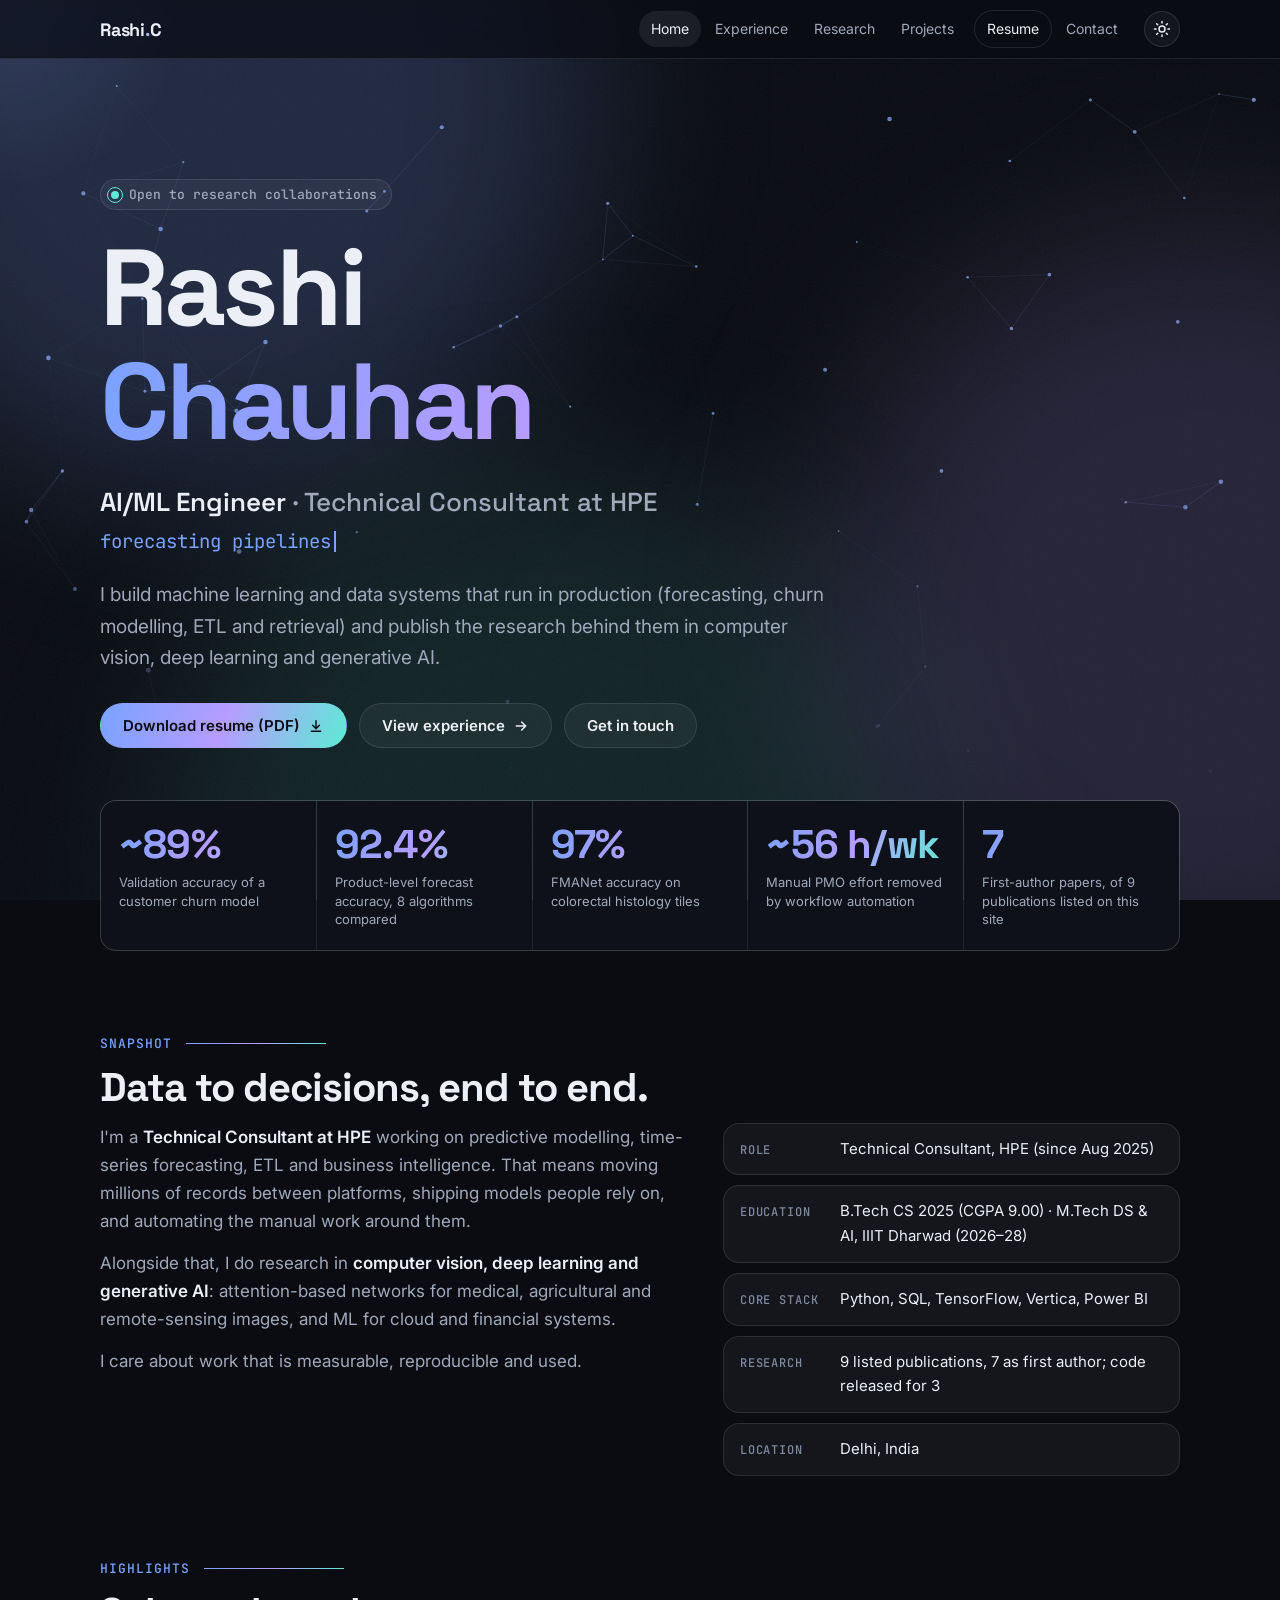
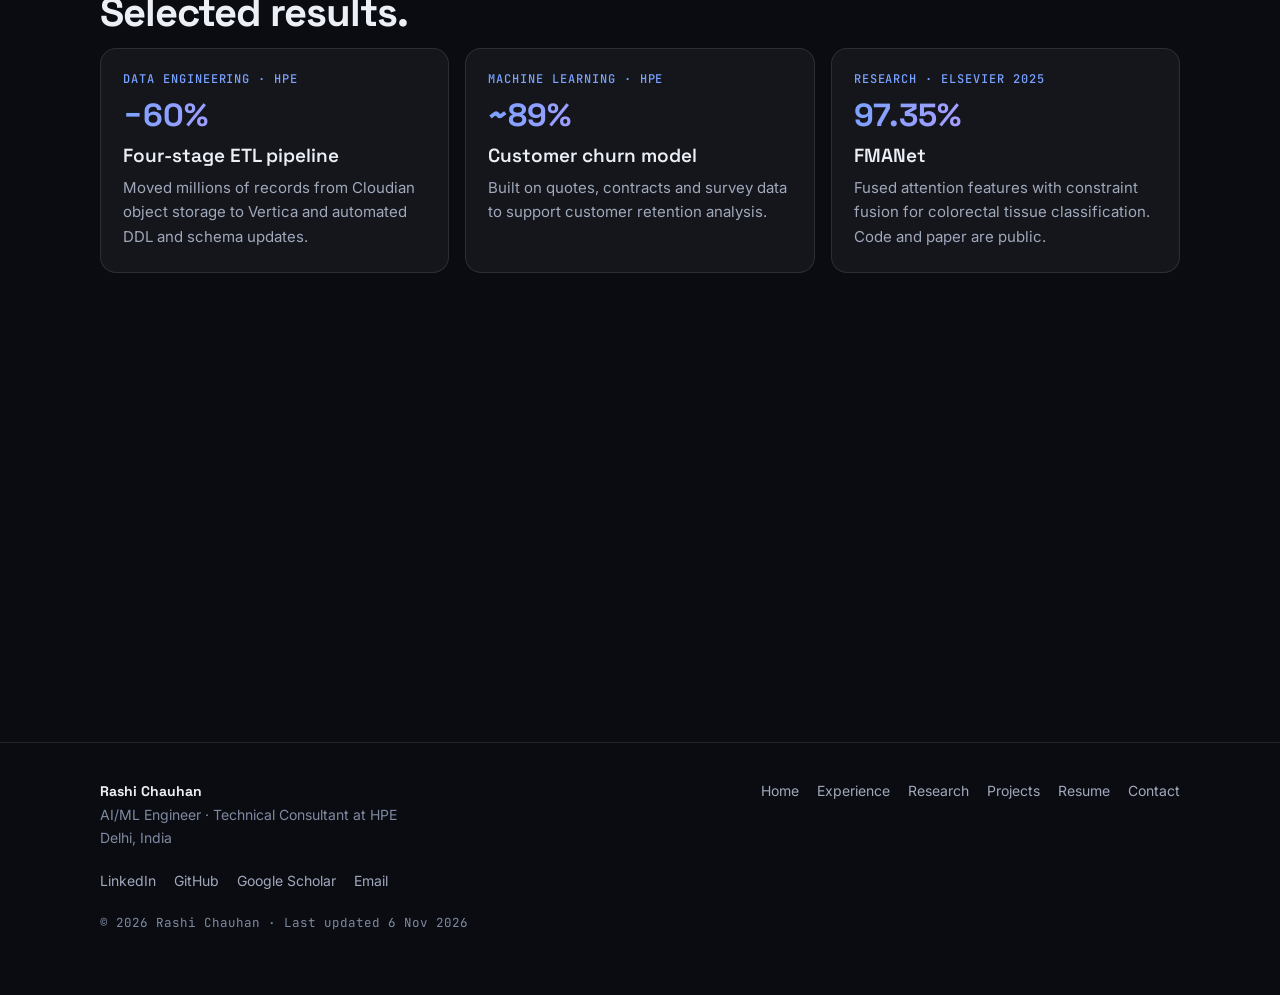
==== commit 0bc44e15: "Update portfolio: first-author papers, Aadhaar/LIC project, resume with links Mark the seven papers " ====
--- a/index.html
+++ b/index.html
@@ -67,7 +67,7 @@
       <div class="stat" role="listitem"><div class="num" data-count="92.4" data-decimals="1" data-suffix="%">92.4%</div><div class="lbl">Product-level forecast accuracy, 8 algorithms compared</div></div>
       <div class="stat" role="listitem"><div class="num" data-count="97" data-suffix="%">97%</div><div class="lbl">FMANet accuracy on colorectal histology tiles</div></div>
       <div class="stat" role="listitem"><div class="num" data-count="56" data-prefix="~" data-suffix=" h/wk">~56 h/wk</div><div class="lbl">Manual PMO effort removed by workflow automation</div></div>
-      <div class="stat" role="listitem"><div class="num" data-count="11" data-suffix="+">11+</div><div class="lbl">Publications across IEEE, Elsevier and Springer venues</div></div>
+      <div class="stat" role="listitem"><div class="num" data-count="7">7</div><div class="lbl">First-author papers, of 9 publications listed on this site</div></div>
     </div>
 
     <section aria-labelledby="snap-h">
@@ -83,7 +83,7 @@
           <div class="card fact reveal" style="--d:.04s"><span class="k">Role</span><span class="v">Technical Consultant, HPE (since Aug 2025)</span></div>
           <div class="card fact reveal" style="--d:.10s"><span class="k">Education</span><span class="v">B.Tech CS 2025 (CGPA 9.00) · M.Tech DS &amp; AI, IIIT Dharwad (2026–28)</span></div>
           <div class="card fact reveal" style="--d:.16s"><span class="k">Core stack</span><span class="v">Python, SQL, TensorFlow, Vertica, Power BI</span></div>
-          <div class="card fact reveal" style="--d:.22s"><span class="k">Research</span><span class="v">11+ publications, 3 first-author papers with released code</span></div>
+          <div class="card fact reveal" style="--d:.22s"><span class="k">Research</span><span class="v">9 listed publications, 7 as first author; code released for 3</span></div>
           <div class="card fact reveal" style="--d:.28s"><span class="k">Location</span><span class="v">Delhi, India</span></div>
         </div>
       </div>
@@ -106,7 +106,7 @@
         <a class="card reveal" href="experience.html"><span class="n">01</span><h3>Experience</h3><p>Roles at HPE, NIT Raipur and Tata Power with measured results.</p><svg class="arrow" viewBox="0 0 24 24" fill="none" stroke="currentColor" stroke-width="2.2" stroke-linecap="round" stroke-linejoin="round" aria-hidden="true"><path d="M5 12h14M13 6l6 6-6 6"/></svg></a>
         <a class="card reveal" style="--d:.06s" href="research.html"><span class="n">02</span><h3>Research</h3><p>Nine publications with DOIs and code, filterable by area.</p><svg class="arrow" viewBox="0 0 24 24" fill="none" stroke="currentColor" stroke-width="2.2" stroke-linecap="round" stroke-linejoin="round" aria-hidden="true"><path d="M5 12h14M13 6l6 6-6 6"/></svg></a>
         <a class="card reveal" style="--d:.12s" href="projects.html"><span class="n">03</span><h3>Projects</h3><p>Case studies with problem, approach and results for each repo.</p><svg class="arrow" viewBox="0 0 24 24" fill="none" stroke="currentColor" stroke-width="2.2" stroke-linecap="round" stroke-linejoin="round" aria-hidden="true"><path d="M5 12h14M13 6l6 6-6 6"/></svg></a>
-        <a class="card reveal" style="--d:.18s" href="resume.html"><span class="n">04</span><h3>Resume</h3><p>One-page text resume to read, print or download as a PDF.</p><svg class="arrow" viewBox="0 0 24 24" fill="none" stroke="currentColor" stroke-width="2.2" stroke-linecap="round" stroke-linejoin="round" aria-hidden="true"><path d="M5 12h14M13 6l6 6-6 6"/></svg></a>
+        <a class="card reveal" style="--d:.18s" href="resume.html"><span class="n">04</span><h3>Resume</h3><p>Read online, print, or download as a PDF.</p><svg class="arrow" viewBox="0 0 24 24" fill="none" stroke="currentColor" stroke-width="2.2" stroke-linecap="round" stroke-linejoin="round" aria-hidden="true"><path d="M5 12h14M13 6l6 6-6 6"/></svg></a>
       </div>
     </section>
   </div>
--- a/assets/css/site.css
+++ b/assets/css/site.css
@@ -323,7 +323,9 @@
 .doc h2 { font: 700 15px var(--font-head); letter-spacing: 0.1em; text-transform: uppercase; color: var(--a1); margin: 32px 0 12px; padding-bottom: 8px; border-bottom: 1px solid var(--line); }
 .doc .contact-line { margin-bottom: 4px; }
 .doc .contact-line { color: var(--muted); font-size: 15px; margin: 4px 0 0; }
-.doc .contact-line a { color: var(--a1); }
+.doc .contact-line a { color: var(--a1); text-decoration: underline; text-underline-offset: 2px; }
+.doc li a { color: var(--a1); text-decoration: underline; text-underline-offset: 2px; }
+.nw { white-space: nowrap; }
 .doc h3 { margin: 18px 0 2px; font: 600 16px var(--font-head); }
 .doc h3 .when { float: right; font: 400 13px var(--font-mono); color: var(--faint); }
 .doc .org { color: var(--muted); font-size: 14.5px; margin: 0 0 6px; }
@@ -357,11 +359,12 @@
   .rlayout { display: block !important; }
   section { padding: 0 !important; }
   .doc { background: none !important; border: 0 !important; padding: 0 !important; border-radius: 0 !important; }
-  .doc h2 { color: #111 !important; border-bottom: 1px solid #111 !important; font-size: 11pt !important; margin: 14px 0 6px !important; break-after: avoid; }
+  .doc h2, .doc h3, .doc dl.skills dt, .doc .tagline { font-family: Arial, Helvetica, sans-serif !important; }
+  .doc h2 { letter-spacing: 0.04em !important; color: #111 !important; border-bottom: 1px solid #111 !important; font-size: 11pt !important; margin: 14px 0 6px !important; break-after: avoid; }
   .doc h3 { font-size: 10.5pt !important; margin: 8px 0 1px !important; break-after: avoid; }
   .doc h3 .when { font-family: Arial, Helvetica, sans-serif !important; color: #111 !important; }
   .doc ul, .doc p, .doc .org, .doc dl.skills dd, .doc .contact-line { color: #111 !important; font-size: 10pt !important; }
-  .doc a { color: #111 !important; text-decoration: none !important; }
+  .doc a, .doc .contact-line a, .doc li a { color: #1a4fa0 !important; text-decoration: underline !important; }
   .doc li { break-inside: avoid; }
   .doc .name { font: 700 20pt Arial, Helvetica, sans-serif !important; }
   .reveal { opacity: 1 !important; transform: none !important; }
